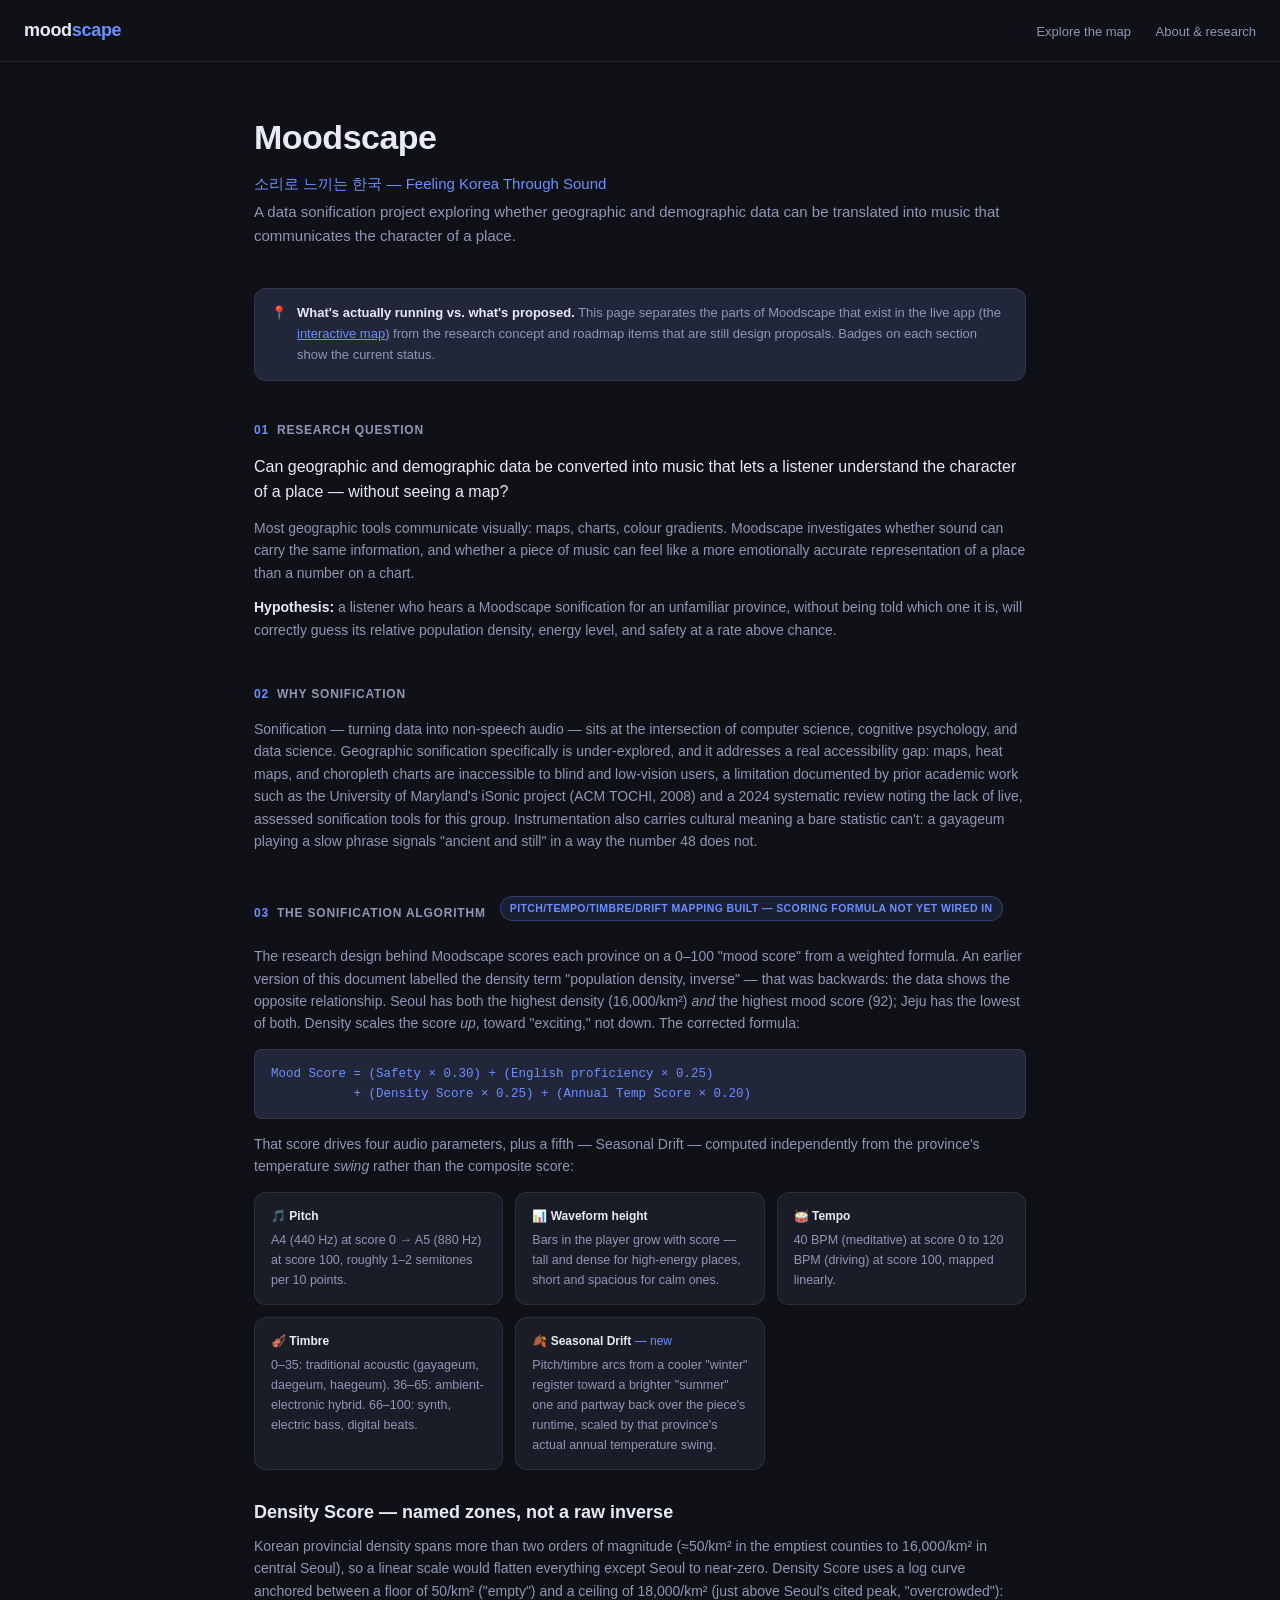
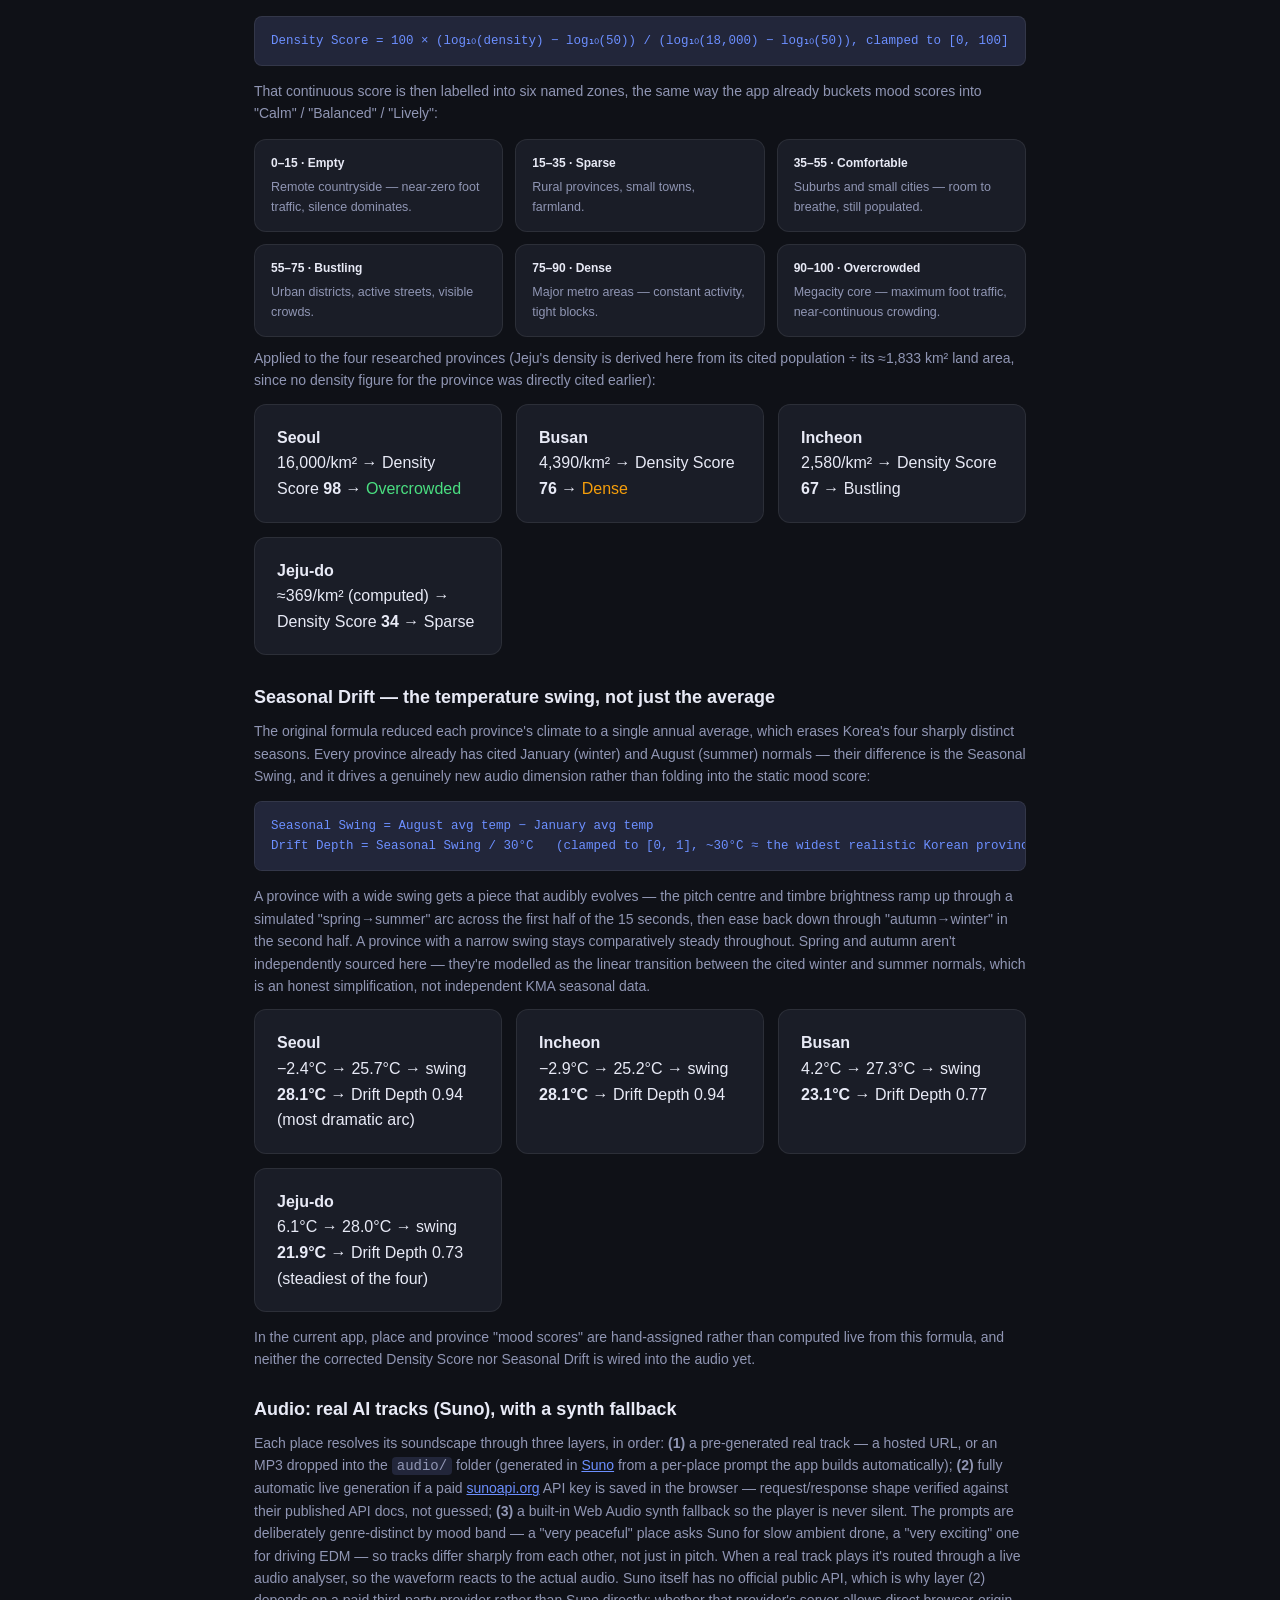
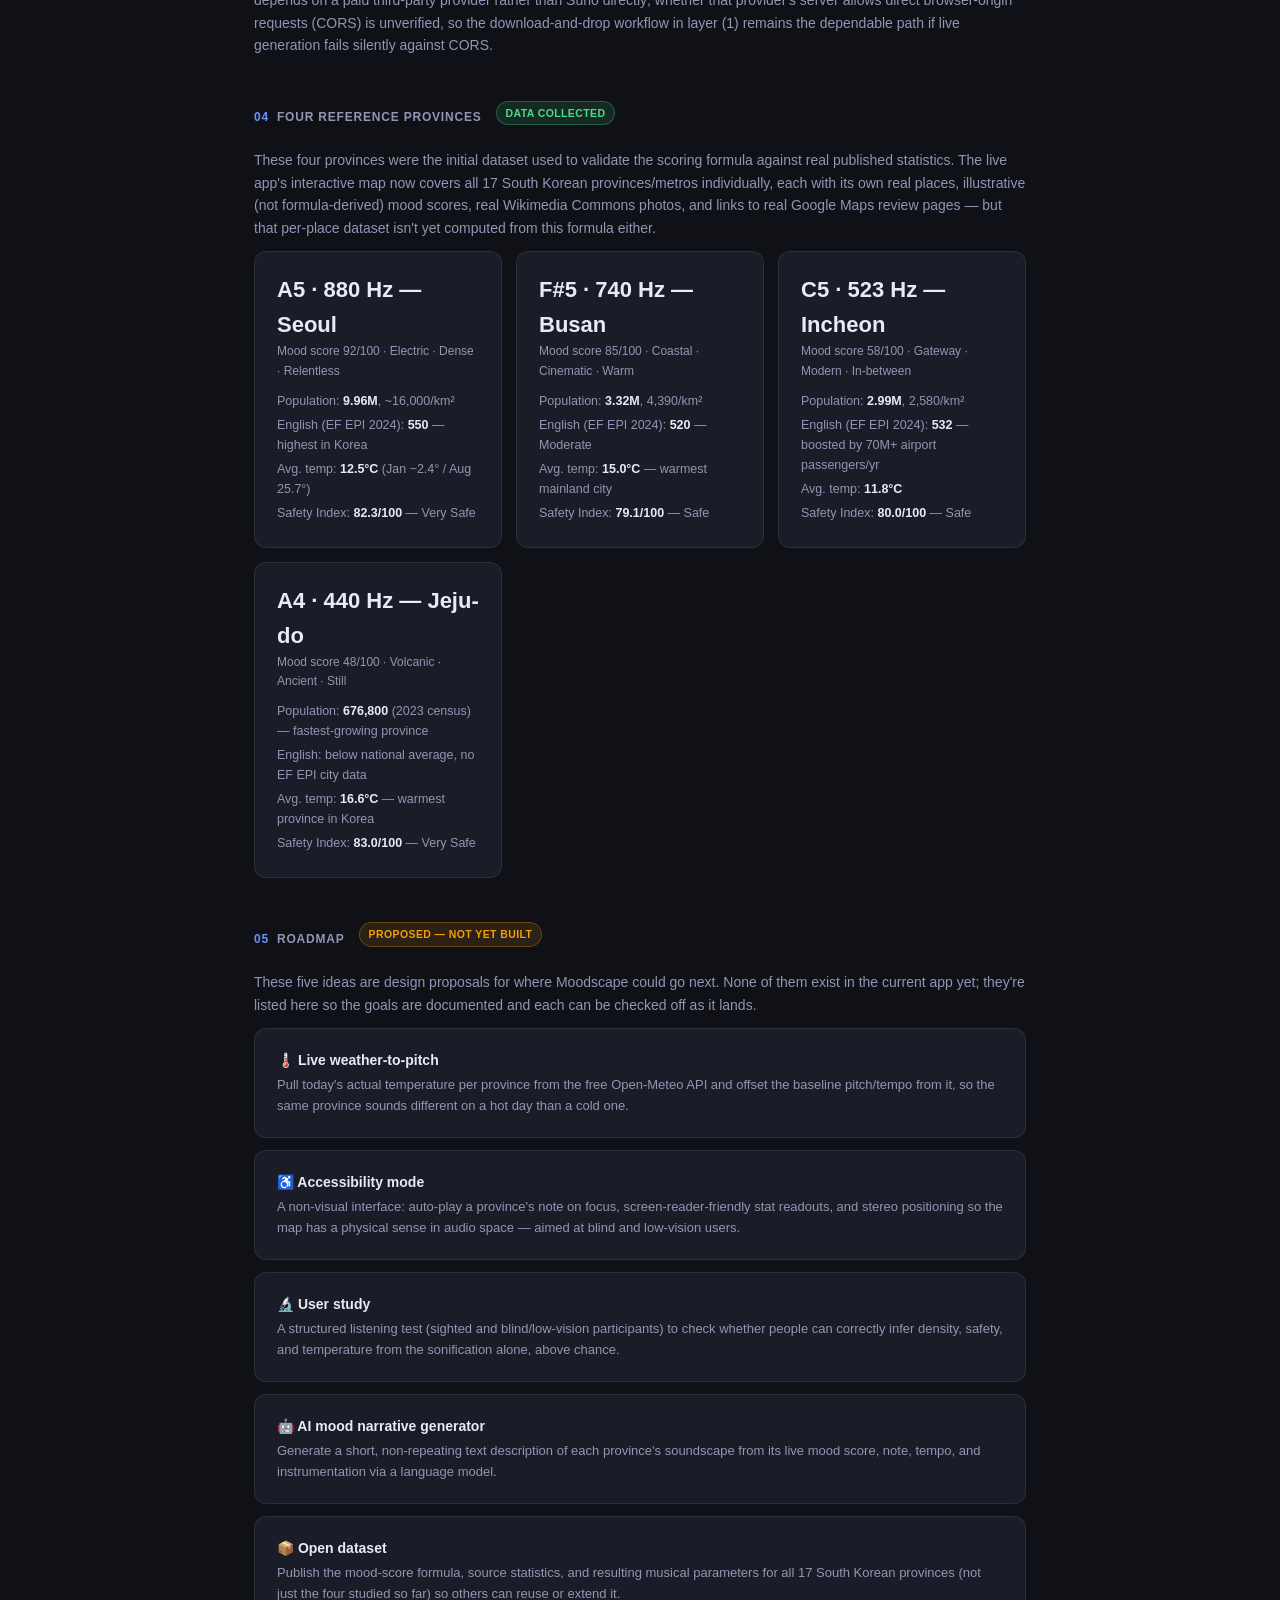
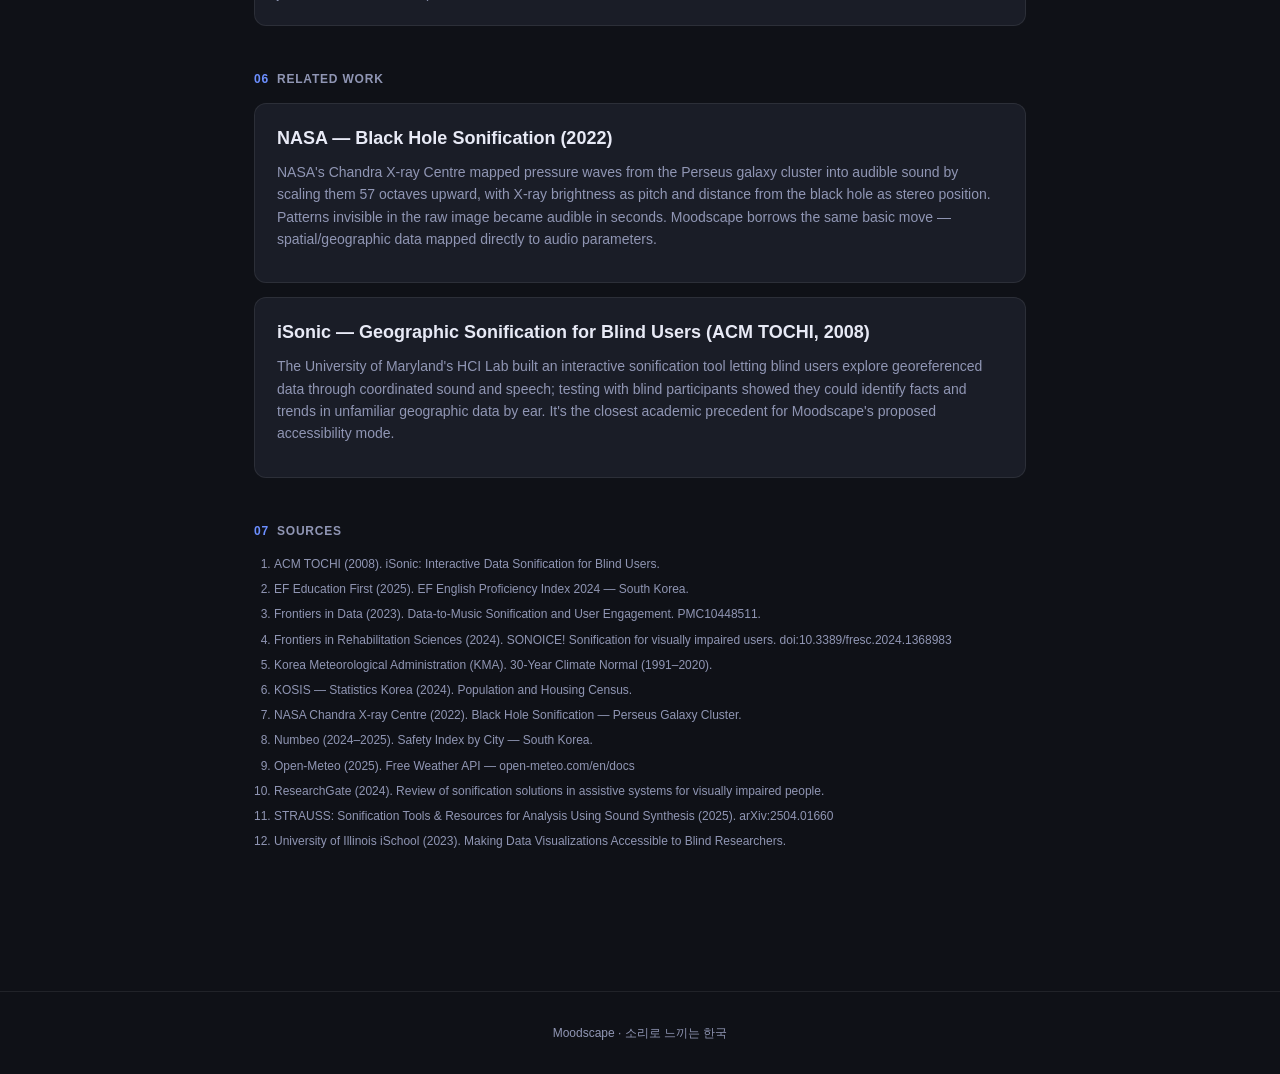
==== about.html @ f53197a3 "Initial commit - Moodscape sound map" ====
<!DOCTYPE html>
<html lang="en">
<head>
<meta charset="UTF-8">
<meta name="viewport" content="width=device-width, initial-scale=1.0">
<title>About & Research — Moodscape</title>
<style>
  * { box-sizing: border-box; margin: 0; padding: 0; }
  :root {
    --bg: #0f1117;
    --bg2: #1a1d27;
    --bg3: #22263a;
    --text: #e8eaf6;
    --text2: #9096b4;
    --border: rgba(255,255,255,0.08);
    --accent: #6c8fff;
    --green: #4ade80;
    --amber: #f59e0b;
    --radius: 12px;
  }
  body {
    background: var(--bg); color: var(--text);
    font-family: -apple-system, BlinkMacSystemFont, 'Segoe UI', sans-serif;
    line-height: 1.6;
  }
  header {
    display: flex; align-items: center; justify-content: space-between;
    padding: 16px 24px; border-bottom: 0.5px solid var(--border);
    position: sticky; top: 0; background: var(--bg); z-index: 100;
  }
  .logo { font-size: 18px; font-weight: 600; letter-spacing: -0.3px; }
  .logo span { color: var(--accent); }
  header nav a { color: var(--text2); text-decoration: none; font-size: 13px; margin-left: 20px; }
  header nav a:hover { color: var(--text); }

  main { max-width: 820px; margin: 0 auto; padding: 48px 24px 96px; }

  .hero { margin-bottom: 40px; }
  .hero h1 { font-size: 34px; font-weight: 700; letter-spacing: -0.5px; margin-bottom: 8px; }
  .hero .kr { color: var(--accent); font-size: 15px; margin-bottom: 4px; }
  .hero .sub { color: var(--text2); font-size: 15px; }

  .status-banner {
    display: flex; gap: 10px; align-items: flex-start;
    background: var(--bg3); border: 0.5px solid var(--border);
    border-radius: var(--radius); padding: 14px 16px; margin-bottom: 40px;
    font-size: 13px; color: var(--text2);
  }
  .status-banner b { color: var(--text); }

  section { margin-bottom: 44px; }
  h2 {
    font-size: 12px; font-weight: 600; text-transform: uppercase;
    letter-spacing: 0.8px; color: var(--text2); margin-bottom: 14px;
    display: flex; align-items: center; gap: 8px;
  }
  h2 .n { color: var(--accent); }
  h3 { font-size: 18px; font-weight: 600; margin-bottom: 8px; }
  p { color: var(--text2); font-size: 14px; margin-bottom: 12px; }
  p.lede { color: var(--text); font-size: 16px; }
  .card {
    background: var(--bg2); border: 0.5px solid var(--border);
    border-radius: var(--radius); padding: 20px 22px; margin-bottom: 14px;
  }

  .badge {
    display: inline-flex; align-items: center; gap: 5px;
    font-size: 10.5px; font-weight: 600; text-transform: uppercase;
    letter-spacing: 0.4px; padding: 3px 9px; border-radius: 999px;
    margin-bottom: 10px;
  }
  .badge.built { background: rgba(74,222,128,0.12); color: var(--green); border: 0.5px solid rgba(74,222,128,0.3); }
  .badge.roadmap { background: rgba(245,158,11,0.12); color: var(--amber); border: 0.5px solid rgba(245,158,11,0.3); }
  .badge.partial { background: rgba(108,143,255,0.12); color: var(--accent); border: 0.5px solid rgba(108,143,255,0.3); }

  .formula {
    background: var(--bg3); border: 0.5px solid var(--border); border-radius: 8px;
    padding: 14px 16px; font-family: ui-monospace, SFMono-Regular, Menlo, monospace;
    font-size: 12.5px; color: var(--accent); margin: 14px 0; overflow-x: auto;
    white-space: pre;
  }

  .param-grid { display: grid; grid-template-columns: repeat(auto-fit, minmax(220px,1fr)); gap: 12px; margin-top: 14px; }
  .param-grid .card { margin-bottom: 0; padding: 14px 16px; }
  .param-grid .k { font-size: 12px; font-weight: 600; color: var(--text); margin-bottom: 4px; }
  .param-grid .v { font-size: 12.5px; color: var(--text2); }

  .province-grid { display: grid; grid-template-columns: repeat(auto-fit, minmax(230px,1fr)); gap: 14px; }
  .province-grid .card { margin-bottom: 0; }
  .province-note { font-size: 22px; font-weight: 700; }
  .province-hz { font-size: 12px; color: var(--text2); margin-bottom: 8px; }
  .province-stats { list-style: none; font-size: 12.5px; color: var(--text2); margin-top: 10px; }
  .province-stats li { margin-bottom: 4px; }
  .province-stats b { color: var(--text); }

  .feature-list { display: flex; flex-direction: column; gap: 12px; }
  .feature-list .card { display: flex; justify-content: space-between; align-items: flex-start; gap: 16px; margin-bottom: 0; }
  .feature-list .ft { flex: 1; }
  .feature-list .ft h4 { font-size: 14px; font-weight: 600; margin-bottom: 4px; }
  .feature-list .ft p { margin-bottom: 0; font-size: 13px; }

  .refs { font-size: 12px; color: var(--text2); }
  .refs li { margin-bottom: 6px; }
  .refs ol { padding-left: 20px; }

  footer { text-align: center; padding: 32px 24px; color: var(--text2); font-size: 12px; border-top: 0.5px solid var(--border); }
</style>
</head>
<body>

<header>
  <div class="logo">mood<span>scape</span></div>
  <nav>
    <a href="index.html">Explore the map</a>
    <a href="about.html">About &amp; research</a>
  </nav>
</header>

<main>
  <div class="hero">
    <h1>Moodscape</h1>
    <div class="kr">소리로 느끼는 한국 — Feeling Korea Through Sound</div>
    <div class="sub">A data sonification project exploring whether geographic and demographic data can be translated into music that communicates the character of a place.</div>
  </div>

  <div class="status-banner">
    <span>📍</span>
    <div>
      <b>What's actually running vs. what's proposed.</b> This page separates the parts of Moodscape that exist in the live app (the <a href="index.html" style="color:var(--accent)">interactive map</a>) from the research concept and roadmap items that are still design proposals. Badges on each section show the current status.
    </div>
  </div>

  <section>
    <h2><span class="n">01</span> Research question</h2>
    <p class="lede">Can geographic and demographic data be converted into music that lets a listener understand the character of a place — without seeing a map?</p>
    <p>Most geographic tools communicate visually: maps, charts, colour gradients. Moodscape investigates whether sound can carry the same information, and whether a piece of music can feel like a more emotionally accurate representation of a place than a number on a chart.</p>
    <p><b style="color:var(--text)">Hypothesis:</b> a listener who hears a Moodscape sonification for an unfamiliar province, without being told which one it is, will correctly guess its relative population density, energy level, and safety at a rate above chance.</p>
  </section>

  <section>
    <h2><span class="n">02</span> Why sonification</h2>
    <p>Sonification — turning data into non-speech audio — sits at the intersection of computer science, cognitive psychology, and data science. Geographic sonification specifically is under-explored, and it addresses a real accessibility gap: maps, heat maps, and choropleth charts are inaccessible to blind and low-vision users, a limitation documented by prior academic work such as the University of Maryland's iSonic project (ACM TOCHI, 2008) and a 2024 systematic review noting the lack of live, assessed sonification tools for this group. Instrumentation also carries cultural meaning a bare statistic can't: a gayageum playing a slow phrase signals "ancient and still" in a way the number 48 does not.</p>
  </section>

  <section>
    <h2><span class="n">03</span> The sonification algorithm <span class="badge partial" style="margin-left:6px;">Pitch/tempo/timbre/drift mapping built — scoring formula not yet wired in</span></h2>
    <p>The research design behind Moodscape scores each province on a 0–100 "mood score" from a weighted formula. An earlier version of this document labelled the density term "population density, inverse" — that was backwards: the data shows the opposite relationship. Seoul has both the highest density (16,000/km²) <em>and</em> the highest mood score (92); Jeju has the lowest of both. Density scales the score <em>up</em>, toward "exciting," not down. The corrected formula:</p>
    <div class="formula">Mood Score = (Safety × 0.30) + (English proficiency × 0.25)
           + (Density Score × 0.25) + (Annual Temp Score × 0.20)</div>
    <p>That score drives four audio parameters, plus a fifth — Seasonal Drift — computed independently from the province's temperature <em>swing</em> rather than the composite score:</p>
    <div class="param-grid">
      <div class="card">
        <div class="k">🎵 Pitch</div>
        <div class="v">A4 (440 Hz) at score 0 → A5 (880 Hz) at score 100, roughly 1–2 semitones per 10 points.</div>
      </div>
      <div class="card">
        <div class="k">📊 Waveform height</div>
        <div class="v">Bars in the player grow with score — tall and dense for high-energy places, short and spacious for calm ones.</div>
      </div>
      <div class="card">
        <div class="k">🥁 Tempo</div>
        <div class="v">40 BPM (meditative) at score 0 to 120 BPM (driving) at score 100, mapped linearly.</div>
      </div>
      <div class="card">
        <div class="k">🎻 Timbre</div>
        <div class="v">0–35: traditional acoustic (gayageum, daegeum, haegeum). 36–65: ambient-electronic hybrid. 66–100: synth, electric bass, digital beats.</div>
      </div>
      <div class="card">
        <div class="k">🍂 Seasonal Drift <span style="color:var(--accent);font-weight:400;">— new</span></div>
        <div class="v">Pitch/timbre arcs from a cooler "winter" register toward a brighter "summer" one and partway back over the piece's runtime, scaled by that province's actual annual temperature swing.</div>
      </div>
    </div>

    <h3 style="margin-top:28px;">Density Score — named zones, not a raw inverse</h3>
    <p>Korean provincial density spans more than two orders of magnitude (≈50/km² in the emptiest counties to 16,000/km² in central Seoul), so a linear scale would flatten everything except Seoul to near-zero. Density Score uses a log curve anchored between a floor of 50/km² ("empty") and a ceiling of 18,000/km² (just above Seoul's cited peak, "overcrowded"):</p>
    <div class="formula">Density Score = 100 × (log₁₀(density) − log₁₀(50)) / (log₁₀(18,000) − log₁₀(50)), clamped to [0, 100]</div>
    <p>That continuous score is then labelled into six named zones, the same way the app already buckets mood scores into "Calm" / "Balanced" / "Lively":</p>
    <div class="param-grid">
      <div class="card"><div class="k">0–15 · Empty</div><div class="v">Remote countryside — near-zero foot traffic, silence dominates.</div></div>
      <div class="card"><div class="k">15–35 · Sparse</div><div class="v">Rural provinces, small towns, farmland.</div></div>
      <div class="card"><div class="k">35–55 · Comfortable</div><div class="v">Suburbs and small cities — room to breathe, still populated.</div></div>
      <div class="card"><div class="k">55–75 · Bustling</div><div class="v">Urban districts, active streets, visible crowds.</div></div>
      <div class="card"><div class="k">75–90 · Dense</div><div class="v">Major metro areas — constant activity, tight blocks.</div></div>
      <div class="card"><div class="k">90–100 · Overcrowded</div><div class="v">Megacity core — maximum foot traffic, near-continuous crowding.</div></div>
    </div>
    <p style="margin-top:10px;">Applied to the four researched provinces (Jeju's density is derived here from its cited population ÷ its ≈1,833 km² land area, since no density figure for the province was directly cited earlier):</p>
    <div class="province-grid">
      <div class="card"><div class="k" style="font-weight:600;">Seoul</div><div class="v">16,000/km² → Density Score <b>98</b> → <span style="color:var(--green);">Overcrowded</span></div></div>
      <div class="card"><div class="k" style="font-weight:600;">Busan</div><div class="v">4,390/km² → Density Score <b>76</b> → <span style="color:var(--amber);">Dense</span></div></div>
      <div class="card"><div class="k" style="font-weight:600;">Incheon</div><div class="v">2,580/km² → Density Score <b>67</b> → Bustling</div></div>
      <div class="card"><div class="k" style="font-weight:600;">Jeju-do</div><div class="v">≈369/km² (computed) → Density Score <b>34</b> → Sparse</div></div>
    </div>

    <h3 style="margin-top:28px;">Seasonal Drift — the temperature swing, not just the average</h3>
    <p>The original formula reduced each province's climate to a single annual average, which erases Korea's four sharply distinct seasons. Every province already has cited January (winter) and August (summer) normals — their difference is the Seasonal Swing, and it drives a genuinely new audio dimension rather than folding into the static mood score:</p>
    <div class="formula">Seasonal Swing = August avg temp − January avg temp
Drift Depth = Seasonal Swing / 30°C   (clamped to [0, 1], ~30°C ≈ the widest realistic Korean provincial swing)</div>
    <p>A province with a wide swing gets a piece that audibly evolves — the pitch centre and timbre brightness ramp up through a simulated "spring→summer" arc across the first half of the 15 seconds, then ease back down through "autumn→winter" in the second half. A province with a narrow swing stays comparatively steady throughout. Spring and autumn aren't independently sourced here — they're modelled as the linear transition between the cited winter and summer normals, which is an honest simplification, not independent KMA seasonal data.</p>
    <div class="province-grid">
      <div class="card"><div class="k" style="font-weight:600;">Seoul</div><div class="v">−2.4°C → 25.7°C → swing <b>28.1°C</b> → Drift Depth 0.94 (most dramatic arc)</div></div>
      <div class="card"><div class="k" style="font-weight:600;">Incheon</div><div class="v">−2.9°C → 25.2°C → swing <b>28.1°C</b> → Drift Depth 0.94</div></div>
      <div class="card"><div class="k" style="font-weight:600;">Busan</div><div class="v">4.2°C → 27.3°C → swing <b>23.1°C</b> → Drift Depth 0.77</div></div>
      <div class="card"><div class="k" style="font-weight:600;">Jeju-do</div><div class="v">6.1°C → 28.0°C → swing <b>21.9°C</b> → Drift Depth 0.73 (steadiest of the four)</div></div>
    </div>

    <p style="margin-top:14px;">In the current app, place and province "mood scores" are hand-assigned rather than computed live from this formula, and neither the corrected Density Score nor Seasonal Drift is wired into the audio yet.</p>
    <h3 style="margin-top:24px;">Audio: real AI tracks (Suno), with a synth fallback</h3>
    <p>Each place resolves its soundscape through three layers, in order: <b>(1)</b> a pre-generated real track — a hosted URL, or an MP3 dropped into the <code style="background:var(--bg3);padding:1px 5px;border-radius:4px;">audio/</code> folder (generated in <a href="https://suno.com" target="_blank" rel="noopener" style="color:var(--accent)">Suno</a> from a per-place prompt the app builds automatically); <b>(2)</b> fully automatic live generation if a paid <a href="https://sunoapi.org" target="_blank" rel="noopener" style="color:var(--accent)">sunoapi.org</a> API key is saved in the browser — request/response shape verified against their published API docs, not guessed; <b>(3)</b> a built-in Web Audio synth fallback so the player is never silent. The prompts are deliberately genre-distinct by mood band — a "very peaceful" place asks Suno for slow ambient drone, a "very exciting" one for driving EDM — so tracks differ sharply from each other, not just in pitch. When a real track plays it's routed through a live audio analyser, so the waveform reacts to the actual audio. Suno itself has no official public API, which is why layer (2) depends on a paid third-party provider rather than Suno directly; whether that provider's server allows direct browser-origin requests (CORS) is unverified, so the download-and-drop workflow in layer (1) remains the dependable path if live generation fails silently against CORS.</p>
  </section>

  <section>
    <h2><span class="n">04</span> Four reference provinces <span class="badge built" style="margin-left:6px;">Data collected</span></h2>
    <p>These four provinces were the initial dataset used to validate the scoring formula against real published statistics. The live app's interactive map now covers all 17 South Korean provinces/metros individually, each with its own real places, illustrative (not formula-derived) mood scores, real Wikimedia Commons photos, and links to real Google Maps review pages — but that per-place dataset isn't yet computed from this formula either.</p>
    <div class="province-grid">
      <div class="card">
        <div class="province-note">A5 · 880 Hz — Seoul</div>
        <div class="province-hz">Mood score 92/100 · Electric · Dense · Relentless</div>
        <ul class="province-stats">
          <li>Population: <b>9.96M</b>, ~16,000/km²</li>
          <li>English (EF EPI 2024): <b>550</b> — highest in Korea</li>
          <li>Avg. temp: <b>12.5°C</b> (Jan −2.4° / Aug 25.7°)</li>
          <li>Safety Index: <b>82.3/100</b> — Very Safe</li>
        </ul>
      </div>
      <div class="card">
        <div class="province-note">F#5 · 740 Hz — Busan</div>
        <div class="province-hz">Mood score 85/100 · Coastal · Cinematic · Warm</div>
        <ul class="province-stats">
          <li>Population: <b>3.32M</b>, 4,390/km²</li>
          <li>English (EF EPI 2024): <b>520</b> — Moderate</li>
          <li>Avg. temp: <b>15.0°C</b> — warmest mainland city</li>
          <li>Safety Index: <b>79.1/100</b> — Safe</li>
        </ul>
      </div>
      <div class="card">
        <div class="province-note">C5 · 523 Hz — Incheon</div>
        <div class="province-hz">Mood score 58/100 · Gateway · Modern · In-between</div>
        <ul class="province-stats">
          <li>Population: <b>2.99M</b>, 2,580/km²</li>
          <li>English (EF EPI 2024): <b>532</b> — boosted by 70M+ airport passengers/yr</li>
          <li>Avg. temp: <b>11.8°C</b></li>
          <li>Safety Index: <b>80.0/100</b> — Safe</li>
        </ul>
      </div>
      <div class="card">
        <div class="province-note">A4 · 440 Hz — Jeju-do</div>
        <div class="province-hz">Mood score 48/100 · Volcanic · Ancient · Still</div>
        <ul class="province-stats">
          <li>Population: <b>676,800</b> (2023 census) — fastest-growing province</li>
          <li>English: below national average, no EF EPI city data</li>
          <li>Avg. temp: <b>16.6°C</b> — warmest province in Korea</li>
          <li>Safety Index: <b>83.0/100</b> — Very Safe</li>
        </ul>
      </div>
    </div>
  </section>

  <section>
    <h2><span class="n">05</span> Roadmap <span class="badge roadmap" style="margin-left:6px;">Proposed — not yet built</span></h2>
    <p>These five ideas are design proposals for where Moodscape could go next. None of them exist in the current app yet; they're listed here so the goals are documented and each can be checked off as it lands.</p>
    <div class="feature-list">
      <div class="card">
        <div class="ft">
          <h4>🌡️ Live weather-to-pitch</h4>
          <p>Pull today's actual temperature per province from the free Open-Meteo API and offset the baseline pitch/tempo from it, so the same province sounds different on a hot day than a cold one.</p>
        </div>
      </div>
      <div class="card">
        <div class="ft">
          <h4>♿ Accessibility mode</h4>
          <p>A non-visual interface: auto-play a province's note on focus, screen-reader-friendly stat readouts, and stereo positioning so the map has a physical sense in audio space — aimed at blind and low-vision users.</p>
        </div>
      </div>
      <div class="card">
        <div class="ft">
          <h4>🔬 User study</h4>
          <p>A structured listening test (sighted and blind/low-vision participants) to check whether people can correctly infer density, safety, and temperature from the sonification alone, above chance.</p>
        </div>
      </div>
      <div class="card">
        <div class="ft">
          <h4>🤖 AI mood narrative generator</h4>
          <p>Generate a short, non-repeating text description of each province's soundscape from its live mood score, note, tempo, and instrumentation via a language model.</p>
        </div>
      </div>
      <div class="card">
        <div class="ft">
          <h4>📦 Open dataset</h4>
          <p>Publish the mood-score formula, source statistics, and resulting musical parameters for all 17 South Korean provinces (not just the four studied so far) so others can reuse or extend it.</p>
        </div>
      </div>
    </div>
  </section>

  <section>
    <h2><span class="n">06</span> Related work</h2>
    <div class="card">
      <h3>NASA — Black Hole Sonification (2022)</h3>
      <p>NASA's Chandra X-ray Centre mapped pressure waves from the Perseus galaxy cluster into audible sound by scaling them 57 octaves upward, with X-ray brightness as pitch and distance from the black hole as stereo position. Patterns invisible in the raw image became audible in seconds. Moodscape borrows the same basic move — spatial/geographic data mapped directly to audio parameters.</p>
    </div>
    <div class="card">
      <h3>iSonic — Geographic Sonification for Blind Users (ACM TOCHI, 2008)</h3>
      <p>The University of Maryland's HCI Lab built an interactive sonification tool letting blind users explore georeferenced data through coordinated sound and speech; testing with blind participants showed they could identify facts and trends in unfamiliar geographic data by ear. It's the closest academic precedent for Moodscape's proposed accessibility mode.</p>
    </div>
  </section>

  <section>
    <h2><span class="n">07</span> Sources</h2>
    <div class="refs">
      <ol>
        <li>ACM TOCHI (2008). iSonic: Interactive Data Sonification for Blind Users.</li>
        <li>EF Education First (2025). EF English Proficiency Index 2024 — South Korea.</li>
        <li>Frontiers in Data (2023). Data-to-Music Sonification and User Engagement. PMC10448511.</li>
        <li>Frontiers in Rehabilitation Sciences (2024). SONOICE! Sonification for visually impaired users. doi:10.3389/fresc.2024.1368983</li>
        <li>Korea Meteorological Administration (KMA). 30-Year Climate Normal (1991–2020).</li>
        <li>KOSIS — Statistics Korea (2024). Population and Housing Census.</li>
        <li>NASA Chandra X-ray Centre (2022). Black Hole Sonification — Perseus Galaxy Cluster.</li>
        <li>Numbeo (2024–2025). Safety Index by City — South Korea.</li>
        <li>Open-Meteo (2025). Free Weather API — open-meteo.com/en/docs</li>
        <li>ResearchGate (2024). Review of sonification solutions in assistive systems for visually impaired people.</li>
        <li>STRAUSS: Sonification Tools & Resources for Analysis Using Sound Synthesis (2025). arXiv:2504.01660</li>
        <li>University of Illinois iSchool (2023). Making Data Visualizations Accessible to Blind Researchers.</li>
      </ol>
    </div>
  </section>
</main>

<footer>Moodscape · 소리로 느끼는 한국</footer>

</body>
</html>
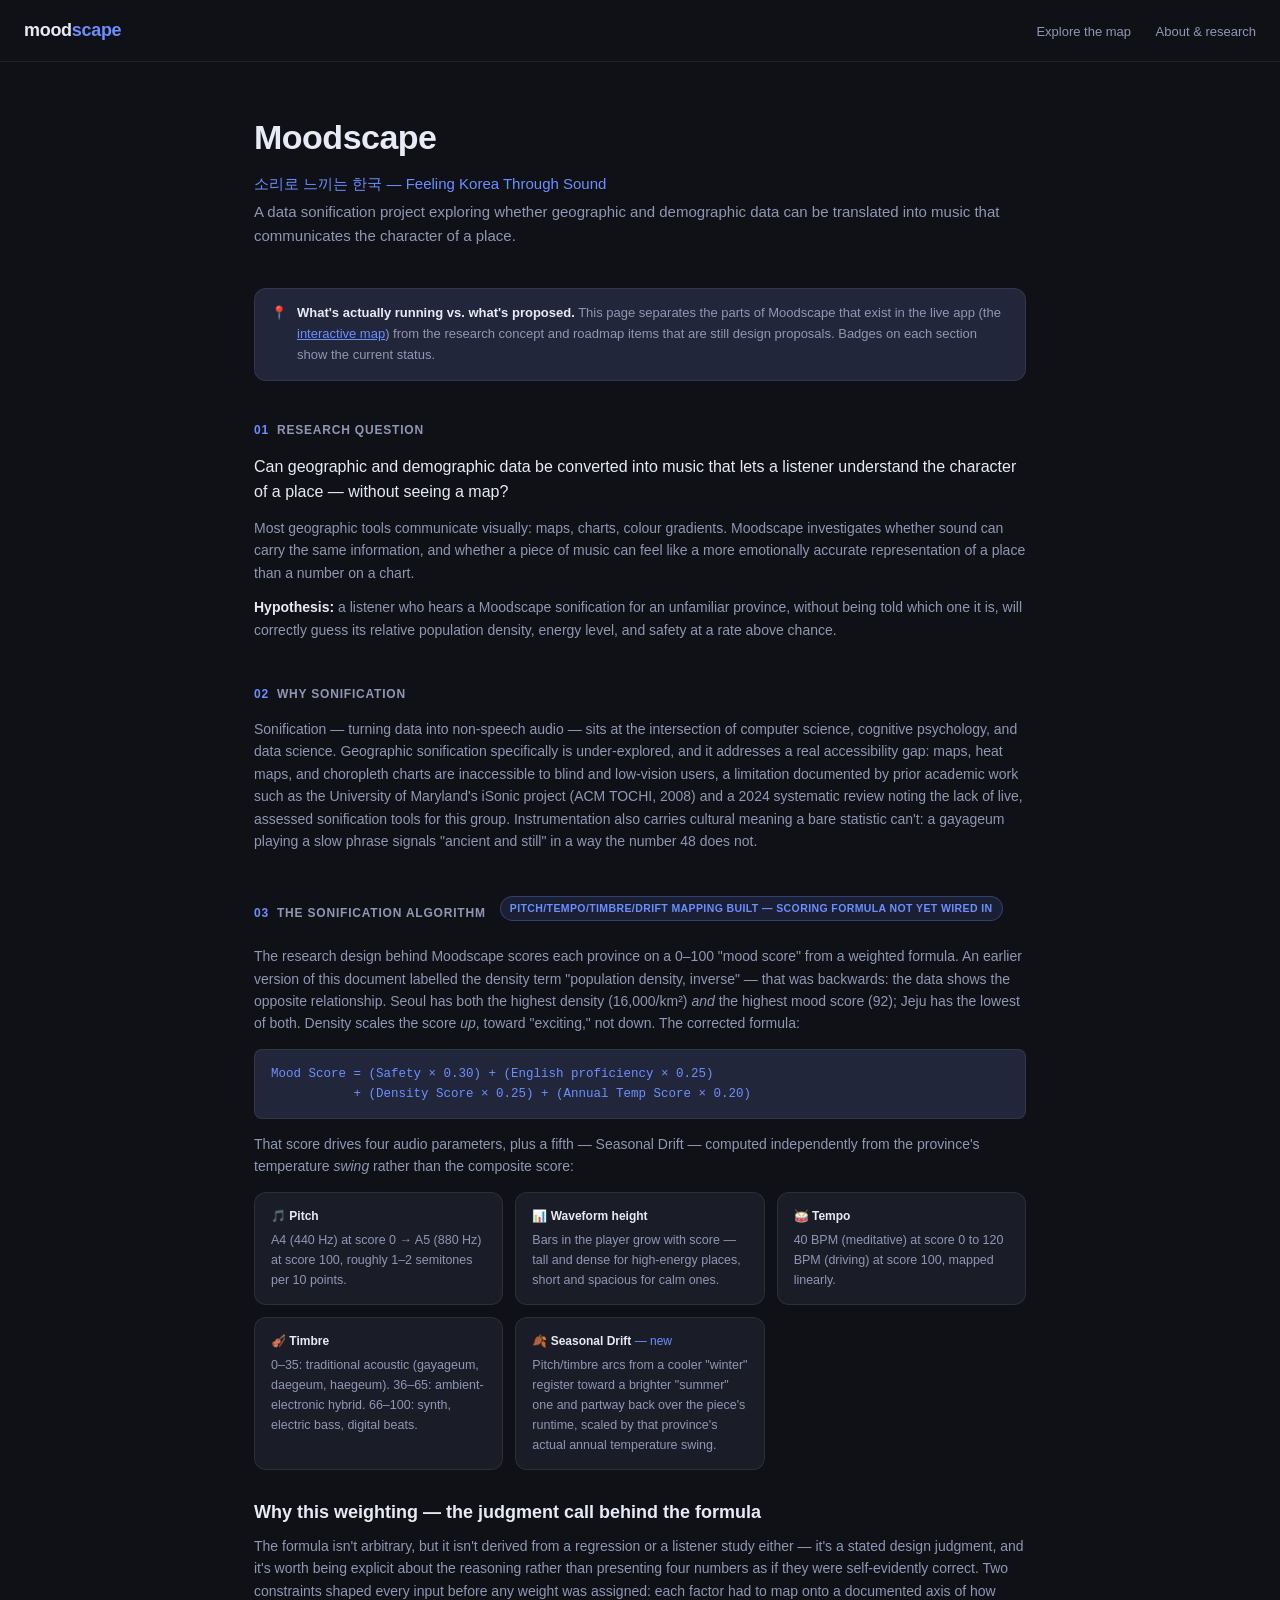
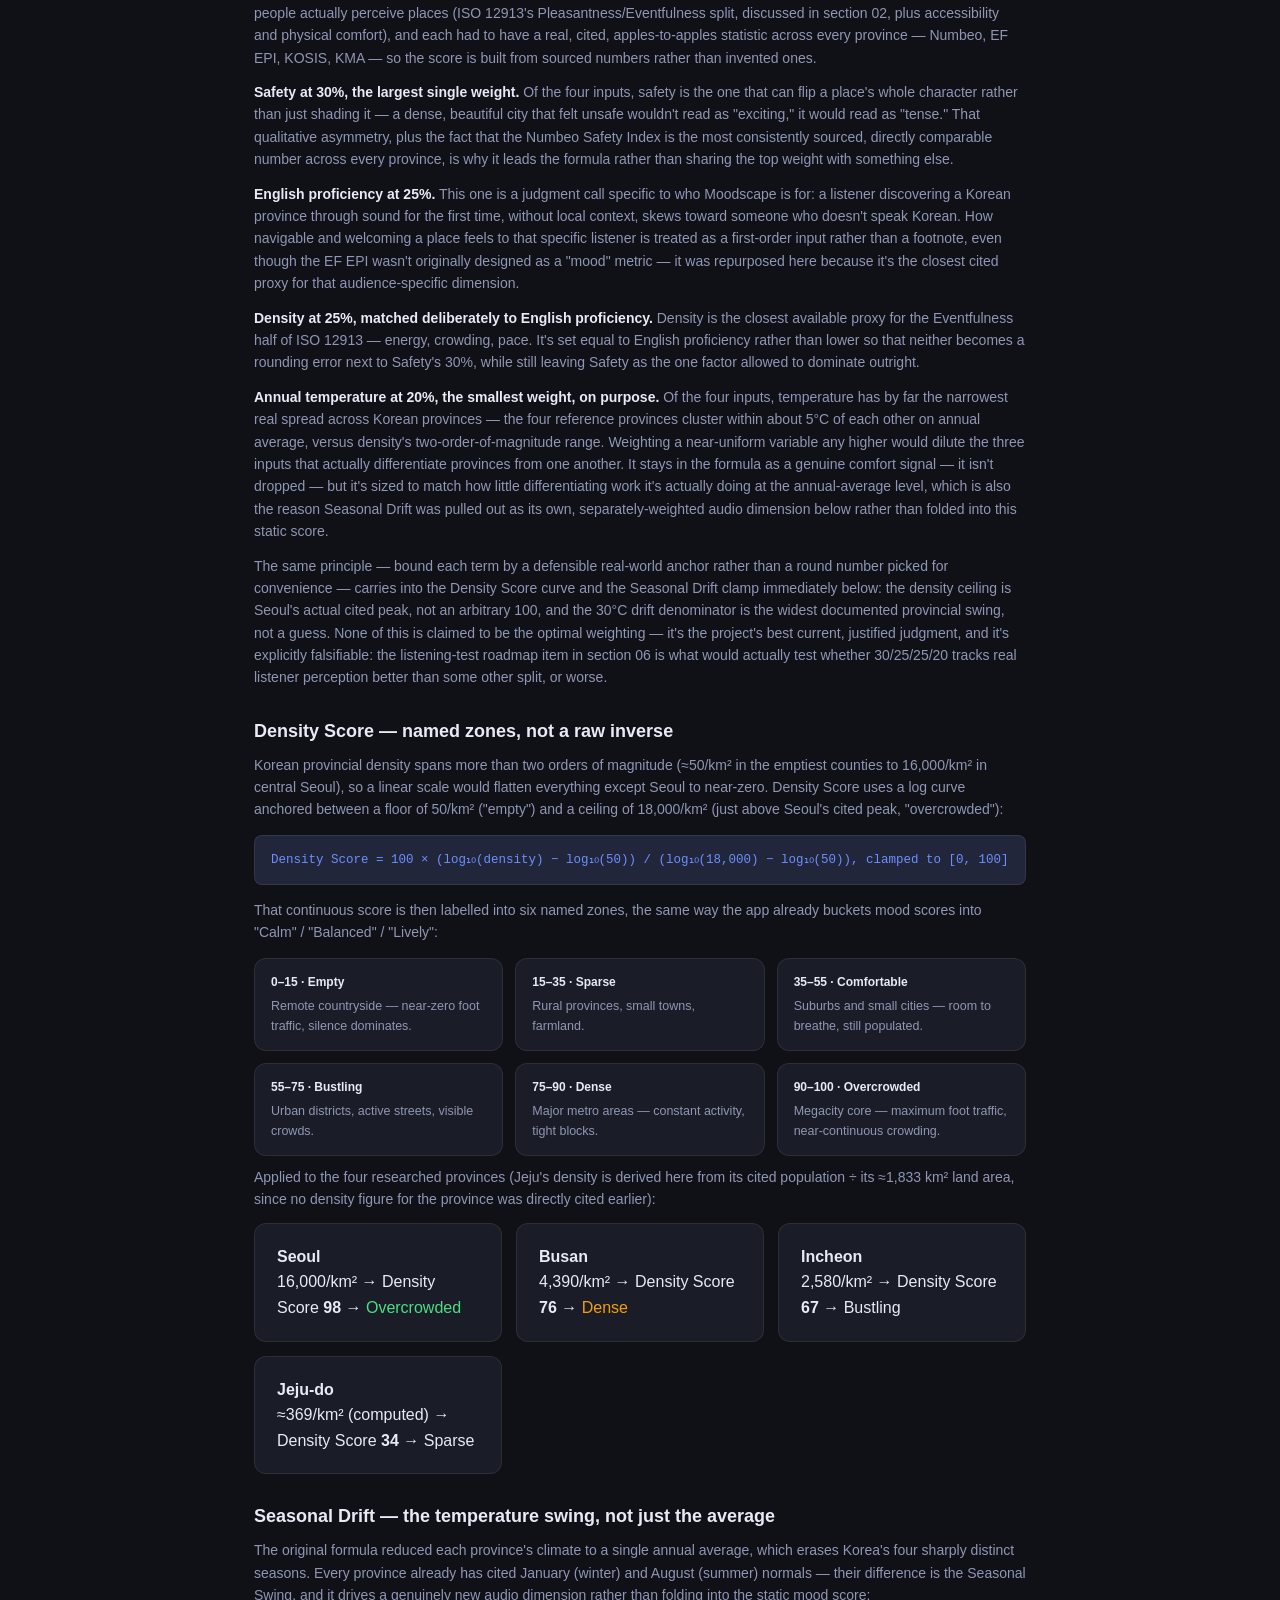
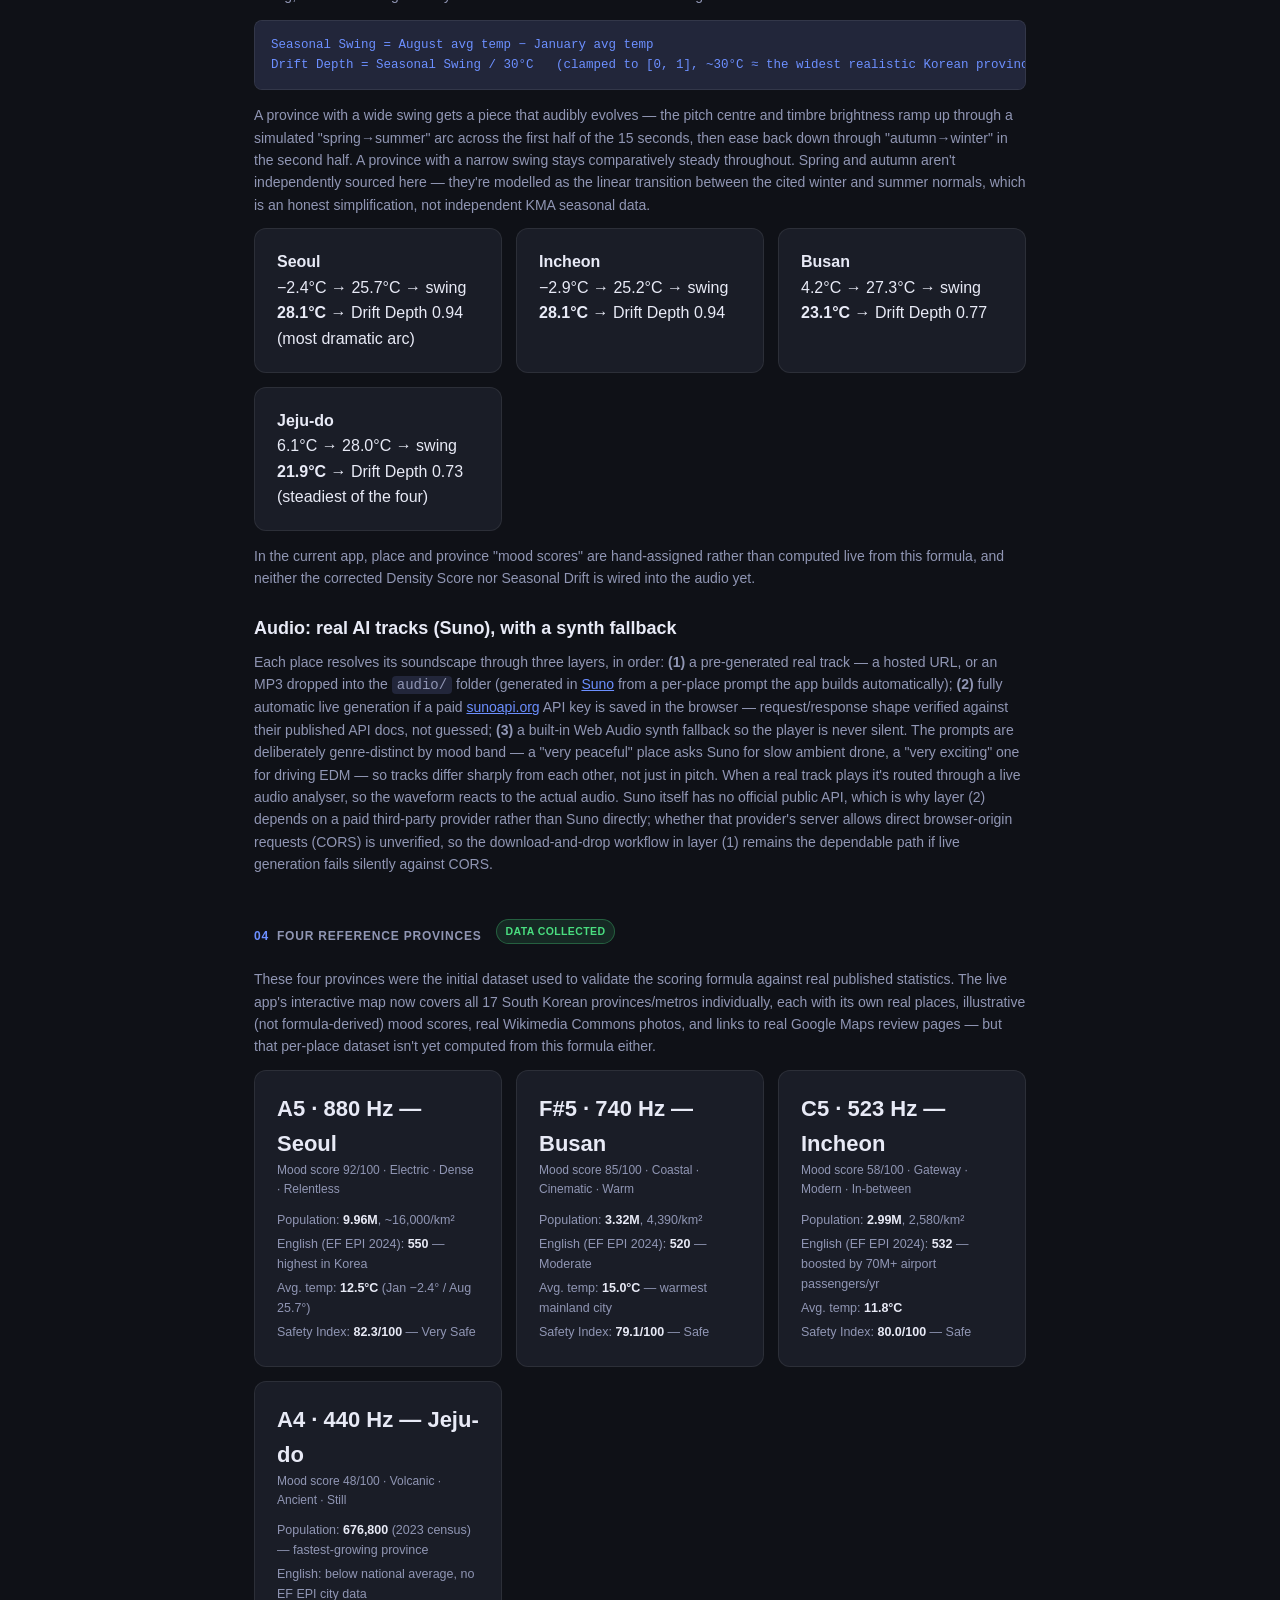
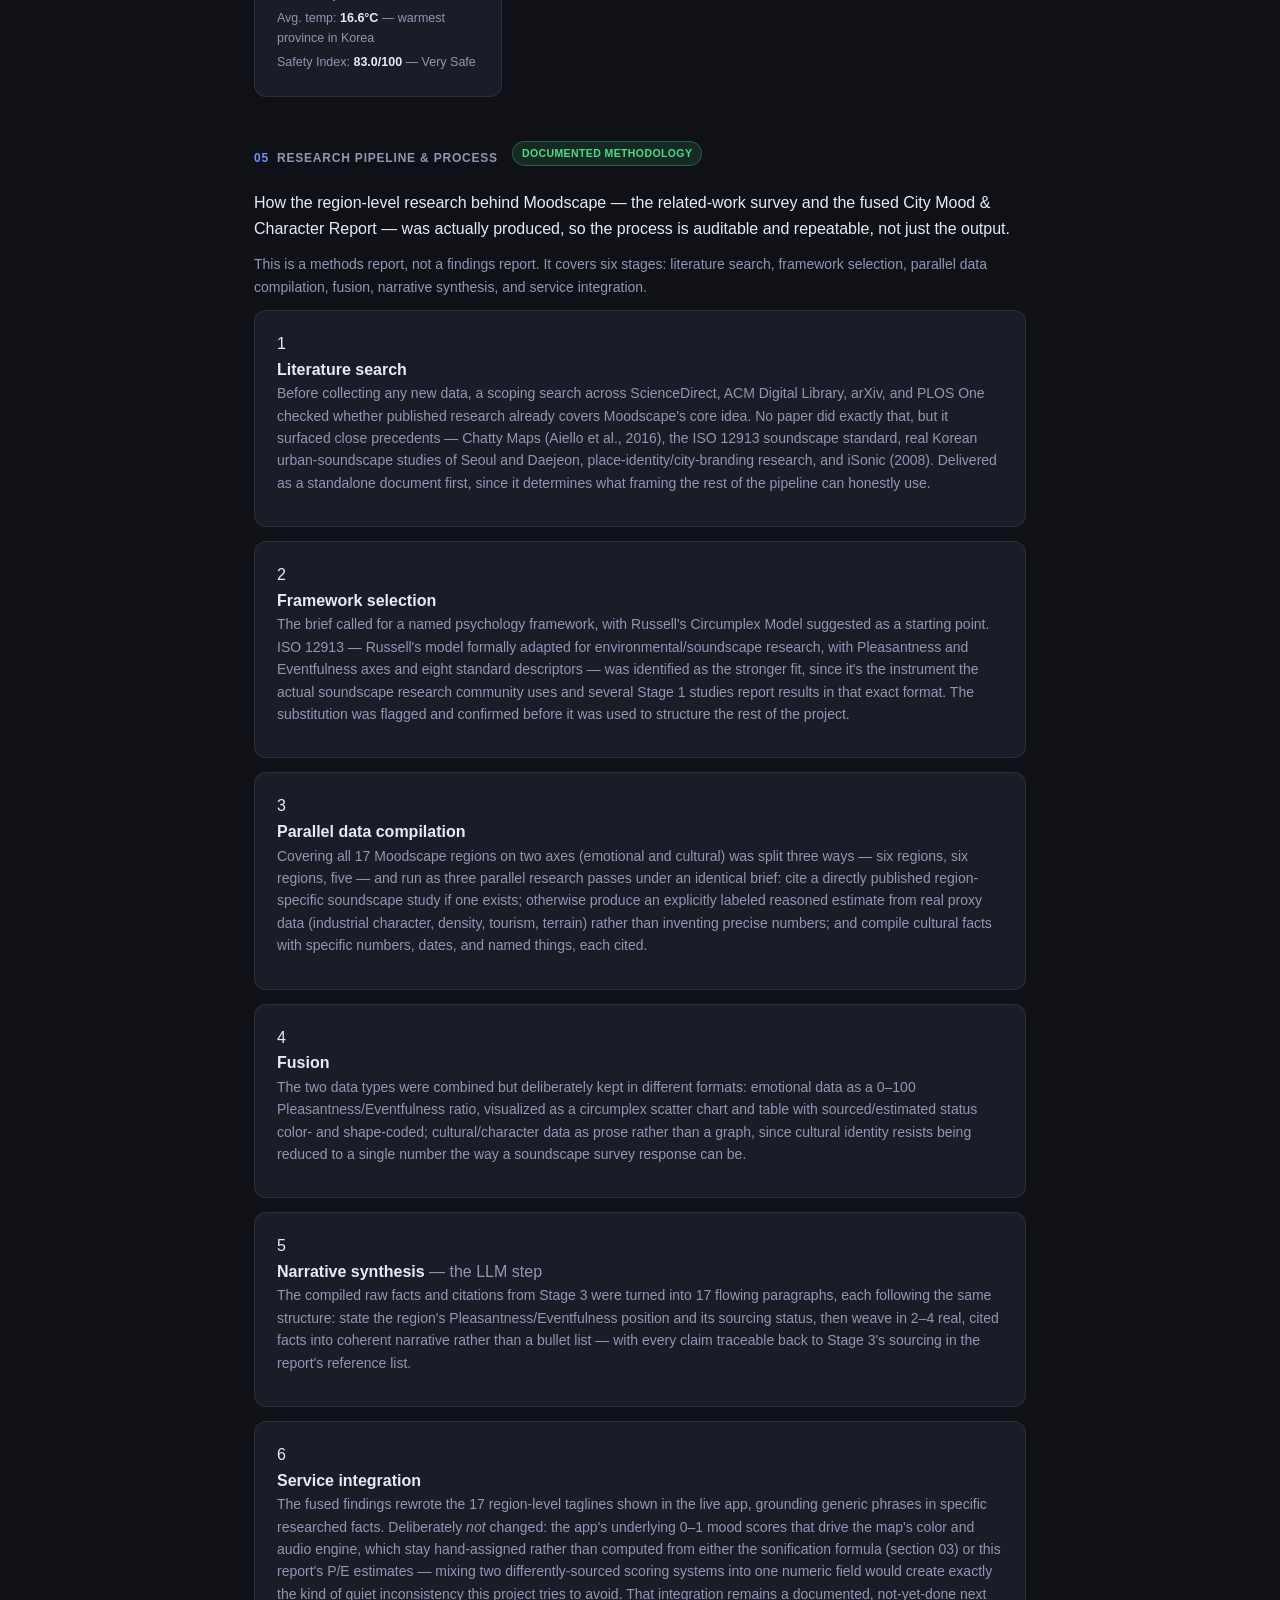
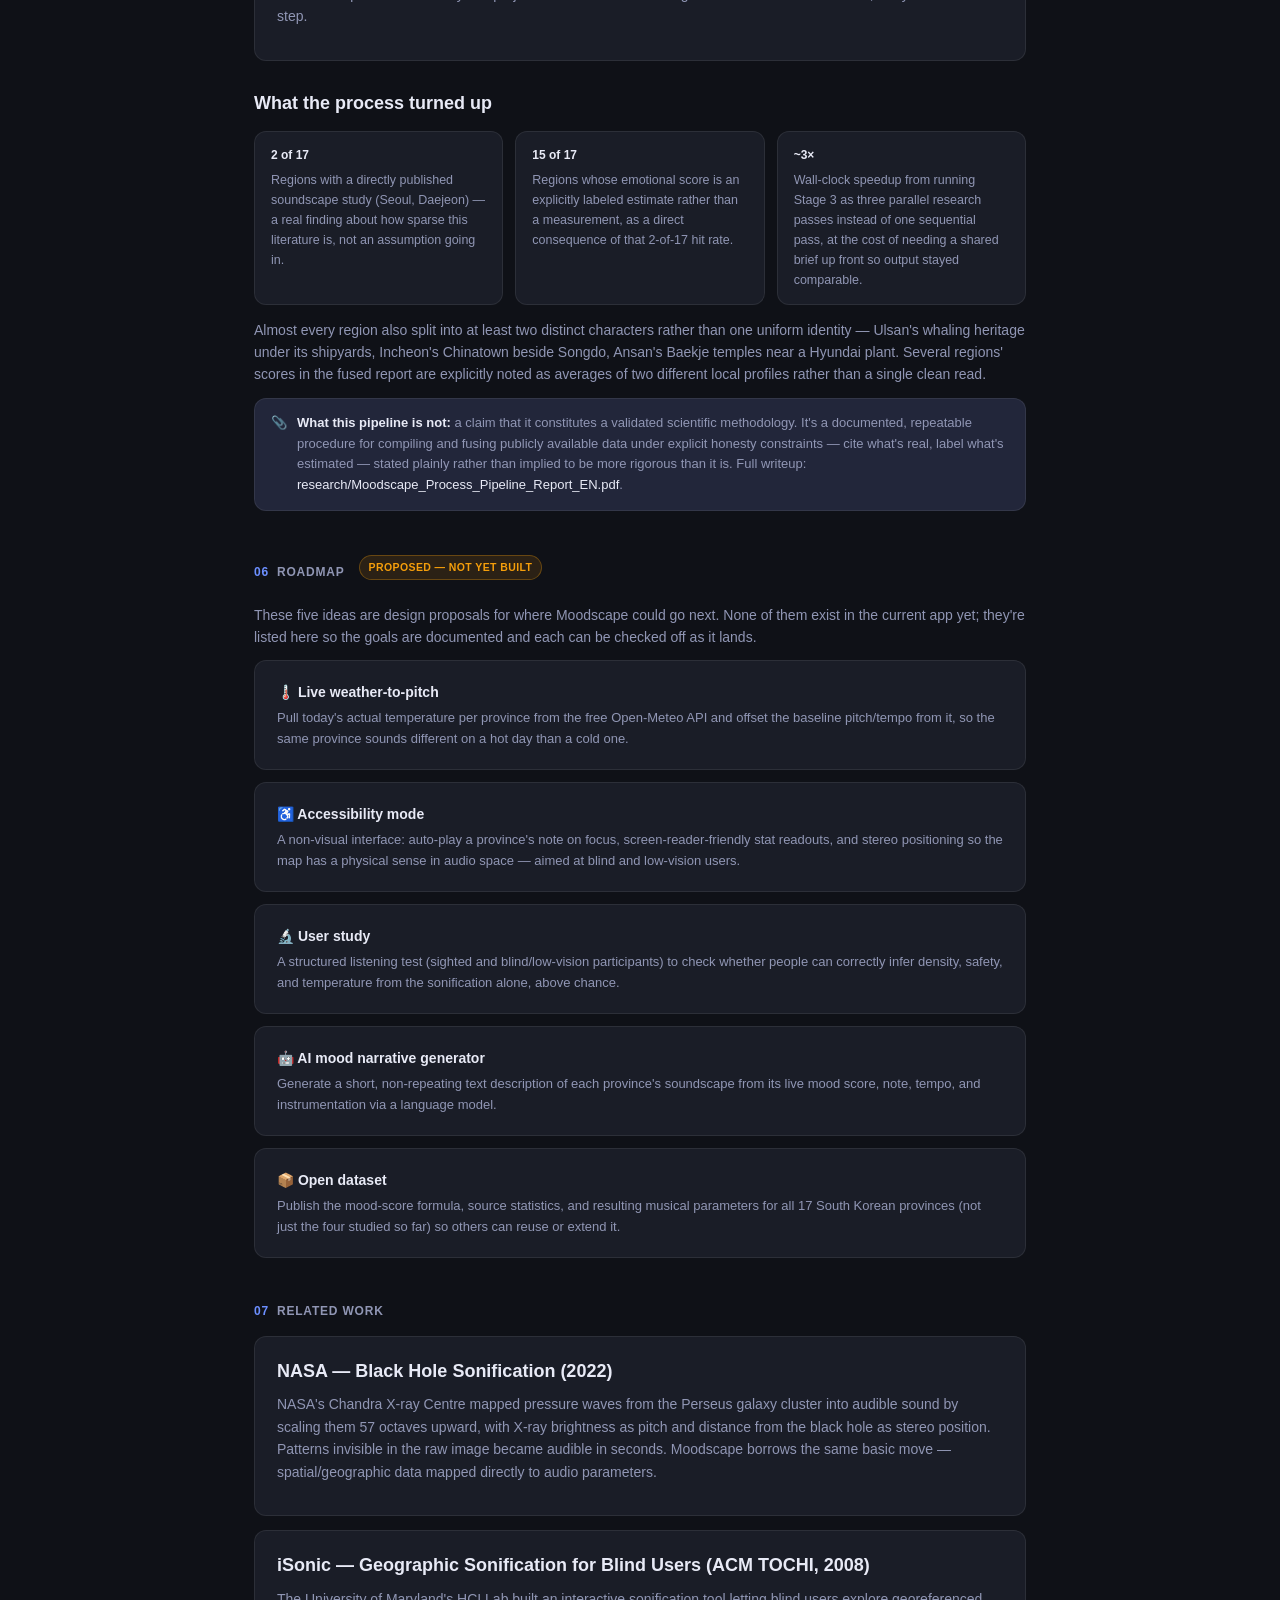
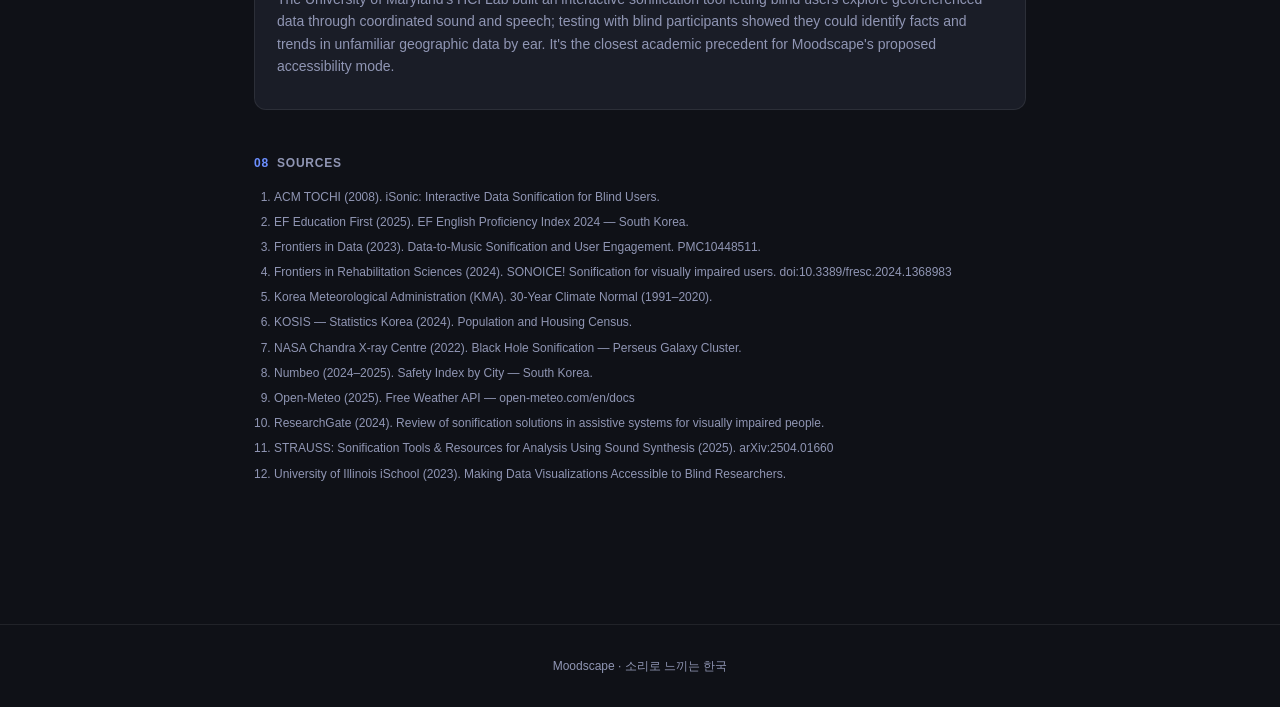
==== commit e1a8dd96: "Explain the design judgment behind the mood-score formula weights Adds a "Why this weighting" subsec" ====
--- a/about.html
+++ b/about.html
@@ -4,107 +4,7 @@
 <meta charset="UTF-8">
 <meta name="viewport" content="width=device-width, initial-scale=1.0">
 <title>About & Research — Moodscape</title>
-<style>
-  * { box-sizing: border-box; margin: 0; padding: 0; }
-  :root {
-    --bg: #0f1117;
-    --bg2: #1a1d27;
-    --bg3: #22263a;
-    --text: #e8eaf6;
-    --text2: #9096b4;
-    --border: rgba(255,255,255,0.08);
-    --accent: #6c8fff;
-    --green: #4ade80;
-    --amber: #f59e0b;
-    --radius: 12px;
-  }
-  body {
-    background: var(--bg); color: var(--text);
-    font-family: -apple-system, BlinkMacSystemFont, 'Segoe UI', sans-serif;
-    line-height: 1.6;
-  }
-  header {
-    display: flex; align-items: center; justify-content: space-between;
-    padding: 16px 24px; border-bottom: 0.5px solid var(--border);
-    position: sticky; top: 0; background: var(--bg); z-index: 100;
-  }
-  .logo { font-size: 18px; font-weight: 600; letter-spacing: -0.3px; }
-  .logo span { color: var(--accent); }
-  header nav a { color: var(--text2); text-decoration: none; font-size: 13px; margin-left: 20px; }
-  header nav a:hover { color: var(--text); }
-
-  main { max-width: 820px; margin: 0 auto; padding: 48px 24px 96px; }
-
-  .hero { margin-bottom: 40px; }
-  .hero h1 { font-size: 34px; font-weight: 700; letter-spacing: -0.5px; margin-bottom: 8px; }
-  .hero .kr { color: var(--accent); font-size: 15px; margin-bottom: 4px; }
-  .hero .sub { color: var(--text2); font-size: 15px; }
-
-  .status-banner {
-    display: flex; gap: 10px; align-items: flex-start;
-    background: var(--bg3); border: 0.5px solid var(--border);
-    border-radius: var(--radius); padding: 14px 16px; margin-bottom: 40px;
-    font-size: 13px; color: var(--text2);
-  }
-  .status-banner b { color: var(--text); }
-
-  section { margin-bottom: 44px; }
-  h2 {
-    font-size: 12px; font-weight: 600; text-transform: uppercase;
-    letter-spacing: 0.8px; color: var(--text2); margin-bottom: 14px;
-    display: flex; align-items: center; gap: 8px;
-  }
-  h2 .n { color: var(--accent); }
-  h3 { font-size: 18px; font-weight: 600; margin-bottom: 8px; }
-  p { color: var(--text2); font-size: 14px; margin-bottom: 12px; }
-  p.lede { color: var(--text); font-size: 16px; }
-  .card {
-    background: var(--bg2); border: 0.5px solid var(--border);
-    border-radius: var(--radius); padding: 20px 22px; margin-bottom: 14px;
-  }
-
-  .badge {
-    display: inline-flex; align-items: center; gap: 5px;
-    font-size: 10.5px; font-weight: 600; text-transform: uppercase;
-    letter-spacing: 0.4px; padding: 3px 9px; border-radius: 999px;
-    margin-bottom: 10px;
-  }
-  .badge.built { background: rgba(74,222,128,0.12); color: var(--green); border: 0.5px solid rgba(74,222,128,0.3); }
-  .badge.roadmap { background: rgba(245,158,11,0.12); color: var(--amber); border: 0.5px solid rgba(245,158,11,0.3); }
-  .badge.partial { background: rgba(108,143,255,0.12); color: var(--accent); border: 0.5px solid rgba(108,143,255,0.3); }
-
-  .formula {
-    background: var(--bg3); border: 0.5px solid var(--border); border-radius: 8px;
-    padding: 14px 16px; font-family: ui-monospace, SFMono-Regular, Menlo, monospace;
-    font-size: 12.5px; color: var(--accent); margin: 14px 0; overflow-x: auto;
-    white-space: pre;
-  }
-
-  .param-grid { display: grid; grid-template-columns: repeat(auto-fit, minmax(220px,1fr)); gap: 12px; margin-top: 14px; }
-  .param-grid .card { margin-bottom: 0; padding: 14px 16px; }
-  .param-grid .k { font-size: 12px; font-weight: 600; color: var(--text); margin-bottom: 4px; }
-  .param-grid .v { font-size: 12.5px; color: var(--text2); }
-
-  .province-grid { display: grid; grid-template-columns: repeat(auto-fit, minmax(230px,1fr)); gap: 14px; }
-  .province-grid .card { margin-bottom: 0; }
-  .province-note { font-size: 22px; font-weight: 700; }
-  .province-hz { font-size: 12px; color: var(--text2); margin-bottom: 8px; }
-  .province-stats { list-style: none; font-size: 12.5px; color: var(--text2); margin-top: 10px; }
-  .province-stats li { margin-bottom: 4px; }
-  .province-stats b { color: var(--text); }
-
-  .feature-list { display: flex; flex-direction: column; gap: 12px; }
-  .feature-list .card { display: flex; justify-content: space-between; align-items: flex-start; gap: 16px; margin-bottom: 0; }
-  .feature-list .ft { flex: 1; }
-  .feature-list .ft h4 { font-size: 14px; font-weight: 600; margin-bottom: 4px; }
-  .feature-list .ft p { margin-bottom: 0; font-size: 13px; }
-
-  .refs { font-size: 12px; color: var(--text2); }
-  .refs li { margin-bottom: 6px; }
-  .refs ol { padding-left: 20px; }
-
-  footer { text-align: center; padding: 32px 24px; color: var(--text2); font-size: 12px; border-top: 0.5px solid var(--border); }
-</style>
+<link rel="stylesheet" href="about.css">
 </head>
 <body>
 
@@ -170,6 +70,14 @@
         <div class="v">Pitch/timbre arcs from a cooler "winter" register toward a brighter "summer" one and partway back over the piece's runtime, scaled by that province's actual annual temperature swing.</div>
       </div>
     </div>
+
+    <h3 style="margin-top:28px;">Why this weighting — the judgment call behind the formula</h3>
+    <p>The formula isn't arbitrary, but it isn't derived from a regression or a listener study either — it's a stated design judgment, and it's worth being explicit about the reasoning rather than presenting four numbers as if they were self-evidently correct. Two constraints shaped every input before any weight was assigned: each factor had to map onto a documented axis of how people actually perceive places (ISO 12913's Pleasantness/Eventfulness split, discussed in section 02, plus accessibility and physical comfort), and each had to have a real, cited, apples-to-apples statistic across every province — Numbeo, EF EPI, KOSIS, KMA — so the score is built from sourced numbers rather than invented ones.</p>
+    <p><b style="color:var(--text)">Safety at 30%, the largest single weight.</b> Of the four inputs, safety is the one that can flip a place's whole character rather than just shading it — a dense, beautiful city that felt unsafe wouldn't read as "exciting," it would read as "tense." That qualitative asymmetry, plus the fact that the Numbeo Safety Index is the most consistently sourced, directly comparable number across every province, is why it leads the formula rather than sharing the top weight with something else.</p>
+    <p><b style="color:var(--text)">English proficiency at 25%.</b> This one is a judgment call specific to who Moodscape is for: a listener discovering a Korean province through sound for the first time, without local context, skews toward someone who doesn't speak Korean. How navigable and welcoming a place feels to that specific listener is treated as a first-order input rather than a footnote, even though the EF EPI wasn't originally designed as a "mood" metric — it was repurposed here because it's the closest cited proxy for that audience-specific dimension.</p>
+    <p><b style="color:var(--text)">Density at 25%, matched deliberately to English proficiency.</b> Density is the closest available proxy for the Eventfulness half of ISO 12913 — energy, crowding, pace. It's set equal to English proficiency rather than lower so that neither becomes a rounding error next to Safety's 30%, while still leaving Safety as the one factor allowed to dominate outright.</p>
+    <p><b style="color:var(--text)">Annual temperature at 20%, the smallest weight, on purpose.</b> Of the four inputs, temperature has by far the narrowest real spread across Korean provinces — the four reference provinces cluster within about 5°C of each other on annual average, versus density's two-order-of-magnitude range. Weighting a near-uniform variable any higher would dilute the three inputs that actually differentiate provinces from one another. It stays in the formula as a genuine comfort signal — it isn't dropped — but it's sized to match how little differentiating work it's actually doing at the annual-average level, which is also the reason Seasonal Drift was pulled out as its own, separately-weighted audio dimension below rather than folded into this static score.</p>
+    <p>The same principle — bound each term by a defensible real-world anchor rather than a round number picked for convenience — carries into the Density Score curve and the Seasonal Drift clamp immediately below: the density ceiling is Seoul's actual cited peak, not an arbitrary 100, and the 30°C drift denominator is the widest documented provincial swing, not a guess. None of this is claimed to be the optimal weighting — it's the project's best current, justified judgment, and it's explicitly falsifiable: the listening-test roadmap item in section 06 is what would actually test whether 30/25/25/20 tracks real listener perception better than some other split, or worse.</p>
 
     <h3 style="margin-top:28px;">Density Score — named zones, not a raw inverse</h3>
     <p>Korean provincial density spans more than two orders of magnitude (≈50/km² in the emptiest counties to 16,000/km² in central Seoul), so a linear scale would flatten everything except Seoul to near-zero. Density Score uses a log curve anchored between a floor of 50/km² ("empty") and a ceiling of 18,000/km² (just above Seoul's cited peak, "overcrowded"):</p>
@@ -256,7 +164,81 @@
   </section>
 
   <section>
-    <h2><span class="n">05</span> Roadmap <span class="badge roadmap" style="margin-left:6px;">Proposed — not yet built</span></h2>
+    <h2><span class="n">05</span> Research pipeline &amp; process <span class="badge built" style="margin-left:6px;">Documented methodology</span></h2>
+    <p class="lede">How the region-level research behind Moodscape — the related-work survey and the fused City Mood &amp; Character Report — was actually produced, so the process is auditable and repeatable, not just the output.</p>
+    <p>This is a methods report, not a findings report. It covers six stages: literature search, framework selection, parallel data compilation, fusion, narrative synthesis, and service integration.</p>
+
+    <div class="pipeline">
+      <div class="card">
+        <div class="num">1</div>
+        <div class="body">
+          <h4>Literature search</h4>
+          <p>Before collecting any new data, a scoping search across ScienceDirect, ACM Digital Library, arXiv, and PLOS One checked whether published research already covers Moodscape's core idea. No paper did exactly that, but it surfaced close precedents — Chatty Maps (Aiello et al., 2016), the ISO 12913 soundscape standard, real Korean urban-soundscape studies of Seoul and Daejeon, place-identity/city-branding research, and iSonic (2008). Delivered as a standalone document first, since it determines what framing the rest of the pipeline can honestly use.</p>
+        </div>
+      </div>
+      <div class="card">
+        <div class="num">2</div>
+        <div class="body">
+          <h4>Framework selection</h4>
+          <p>The brief called for a named psychology framework, with Russell's Circumplex Model suggested as a starting point. ISO 12913 — Russell's model formally adapted for environmental/soundscape research, with Pleasantness and Eventfulness axes and eight standard descriptors — was identified as the stronger fit, since it's the instrument the actual soundscape research community uses and several Stage 1 studies report results in that exact format. The substitution was flagged and confirmed before it was used to structure the rest of the project.</p>
+        </div>
+      </div>
+      <div class="card">
+        <div class="num">3</div>
+        <div class="body">
+          <h4>Parallel data compilation</h4>
+          <p>Covering all 17 Moodscape regions on two axes (emotional and cultural) was split three ways — six regions, six regions, five — and run as three parallel research passes under an identical brief: cite a directly published region-specific soundscape study if one exists; otherwise produce an explicitly labeled reasoned estimate from real proxy data (industrial character, density, tourism, terrain) rather than inventing precise numbers; and compile cultural facts with specific numbers, dates, and named things, each cited.</p>
+        </div>
+      </div>
+      <div class="card">
+        <div class="num">4</div>
+        <div class="body">
+          <h4>Fusion</h4>
+          <p>The two data types were combined but deliberately kept in different formats: emotional data as a 0–100 Pleasantness/Eventfulness ratio, visualized as a circumplex scatter chart and table with sourced/estimated status color- and shape-coded; cultural/character data as prose rather than a graph, since cultural identity resists being reduced to a single number the way a soundscape survey response can be.</p>
+        </div>
+      </div>
+      <div class="card">
+        <div class="num">5</div>
+        <div class="body">
+          <h4>Narrative synthesis <span style="color:var(--text2);font-weight:400;">— the LLM step</span></h4>
+          <p>The compiled raw facts and citations from Stage 3 were turned into 17 flowing paragraphs, each following the same structure: state the region's Pleasantness/Eventfulness position and its sourcing status, then weave in 2–4 real, cited facts into coherent narrative rather than a bullet list — with every claim traceable back to Stage 3's sourcing in the report's reference list.</p>
+        </div>
+      </div>
+      <div class="card">
+        <div class="num">6</div>
+        <div class="body">
+          <h4>Service integration</h4>
+          <p>The fused findings rewrote the 17 region-level taglines shown in the live app, grounding generic phrases in specific researched facts. Deliberately <em>not</em> changed: the app's underlying 0–1 mood scores that drive the map's color and audio engine, which stay hand-assigned rather than computed from either the sonification formula (section 03) or this report's P/E estimates — mixing two differently-sourced scoring systems into one numeric field would create exactly the kind of quiet inconsistency this project tries to avoid. That integration remains a documented, not-yet-done next step.</p>
+        </div>
+      </div>
+    </div>
+
+    <h3 style="margin-top:28px;">What the process turned up</h3>
+    <div class="param-grid">
+      <div class="card">
+        <div class="k">2 of 17</div>
+        <div class="v">Regions with a directly published soundscape study (Seoul, Daejeon) — a real finding about how sparse this literature is, not an assumption going in.</div>
+      </div>
+      <div class="card">
+        <div class="k">15 of 17</div>
+        <div class="v">Regions whose emotional score is an explicitly labeled estimate rather than a measurement, as a direct consequence of that 2-of-17 hit rate.</div>
+      </div>
+      <div class="card">
+        <div class="k">~3×</div>
+        <div class="v">Wall-clock speedup from running Stage 3 as three parallel research passes instead of one sequential pass, at the cost of needing a shared brief up front so output stayed comparable.</div>
+      </div>
+    </div>
+
+    <p style="margin-top:14px;">Almost every region also split into at least two distinct characters rather than one uniform identity — Ulsan's whaling heritage under its shipyards, Incheon's Chinatown beside Songdo, Ansan's Baekje temples near a Hyundai plant. Several regions' scores in the fused report are explicitly noted as averages of two different local profiles rather than a single clean read.</p>
+
+    <div class="status-banner" style="margin-top:10px;">
+      <span>📎</span>
+      <div><b>What this pipeline is not:</b> a claim that it constitutes a validated scientific methodology. It's a documented, repeatable procedure for compiling and fusing publicly available data under explicit honesty constraints — cite what's real, label what's estimated — stated plainly rather than implied to be more rigorous than it is. Full writeup: <span style="color:var(--text)">research/Moodscape_Process_Pipeline_Report_EN.pdf</span>.</div>
+    </div>
+  </section>
+
+  <section>
+    <h2><span class="n">06</span> Roadmap <span class="badge roadmap" style="margin-left:6px;">Proposed — not yet built</span></h2>
     <p>These five ideas are design proposals for where Moodscape could go next. None of them exist in the current app yet; they're listed here so the goals are documented and each can be checked off as it lands.</p>
     <div class="feature-list">
       <div class="card">
@@ -293,7 +275,7 @@
   </section>
 
   <section>
-    <h2><span class="n">06</span> Related work</h2>
+    <h2><span class="n">07</span> Related work</h2>
     <div class="card">
       <h3>NASA — Black Hole Sonification (2022)</h3>
       <p>NASA's Chandra X-ray Centre mapped pressure waves from the Perseus galaxy cluster into audible sound by scaling them 57 octaves upward, with X-ray brightness as pitch and distance from the black hole as stereo position. Patterns invisible in the raw image became audible in seconds. Moodscape borrows the same basic move — spatial/geographic data mapped directly to audio parameters.</p>
@@ -305,7 +287,7 @@
   </section>
 
   <section>
-    <h2><span class="n">07</span> Sources</h2>
+    <h2><span class="n">08</span> Sources</h2>
     <div class="refs">
       <ol>
         <li>ACM TOCHI (2008). iSonic: Interactive Data Sonification for Blind Users.</li>
--- a/about.css
+++ b/about.css
@@ -0,0 +1,99 @@
+* { box-sizing: border-box; margin: 0; padding: 0; }
+:root {
+  --bg: #0f1117;
+  --bg2: #1a1d27;
+  --bg3: #22263a;
+  --text: #e8eaf6;
+  --text2: #9096b4;
+  --border: rgba(255,255,255,0.08);
+  --accent: #6c8fff;
+  --green: #4ade80;
+  --amber: #f59e0b;
+  --radius: 12px;
+}
+body {
+  background: var(--bg); color: var(--text);
+  font-family: -apple-system, BlinkMacSystemFont, 'Segoe UI', sans-serif;
+  line-height: 1.6;
+}
+header {
+  display: flex; align-items: center; justify-content: space-between;
+  padding: 16px 24px; border-bottom: 0.5px solid var(--border);
+  position: sticky; top: 0; background: var(--bg); z-index: 100;
+}
+.logo { font-size: 18px; font-weight: 600; letter-spacing: -0.3px; }
+.logo span { color: var(--accent); }
+header nav a { color: var(--text2); text-decoration: none; font-size: 13px; margin-left: 20px; }
+header nav a:hover { color: var(--text); }
+
+main { max-width: 820px; margin: 0 auto; padding: 48px 24px 96px; }
+
+.hero { margin-bottom: 40px; }
+.hero h1 { font-size: 34px; font-weight: 700; letter-spacing: -0.5px; margin-bottom: 8px; }
+.hero .kr { color: var(--accent); font-size: 15px; margin-bottom: 4px; }
+.hero .sub { color: var(--text2); font-size: 15px; }
+
+.status-banner {
+  display: flex; gap: 10px; align-items: flex-start;
+  background: var(--bg3); border: 0.5px solid var(--border);
+  border-radius: var(--radius); padding: 14px 16px; margin-bottom: 40px;
+  font-size: 13px; color: var(--text2);
+}
+.status-banner b { color: var(--text); }
+
+section { margin-bottom: 44px; }
+h2 {
+  font-size: 12px; font-weight: 600; text-transform: uppercase;
+  letter-spacing: 0.8px; color: var(--text2); margin-bottom: 14px;
+  display: flex; align-items: center; gap: 8px;
+}
+h2 .n { color: var(--accent); }
+h3 { font-size: 18px; font-weight: 600; margin-bottom: 8px; }
+p { color: var(--text2); font-size: 14px; margin-bottom: 12px; }
+p.lede { color: var(--text); font-size: 16px; }
+.card {
+  background: var(--bg2); border: 0.5px solid var(--border);
+  border-radius: var(--radius); padding: 20px 22px; margin-bottom: 14px;
+}
+
+.badge {
+  display: inline-flex; align-items: center; gap: 5px;
+  font-size: 10.5px; font-weight: 600; text-transform: uppercase;
+  letter-spacing: 0.4px; padding: 3px 9px; border-radius: 999px;
+  margin-bottom: 10px;
+}
+.badge.built { background: rgba(74,222,128,0.12); color: var(--green); border: 0.5px solid rgba(74,222,128,0.3); }
+.badge.roadmap { background: rgba(245,158,11,0.12); color: var(--amber); border: 0.5px solid rgba(245,158,11,0.3); }
+.badge.partial { background: rgba(108,143,255,0.12); color: var(--accent); border: 0.5px solid rgba(108,143,255,0.3); }
+
+.formula {
+  background: var(--bg3); border: 0.5px solid var(--border); border-radius: 8px;
+  padding: 14px 16px; font-family: ui-monospace, SFMono-Regular, Menlo, monospace;
+  font-size: 12.5px; color: var(--accent); margin: 14px 0; overflow-x: auto;
+  white-space: pre;
+}
+
+.param-grid { display: grid; grid-template-columns: repeat(auto-fit, minmax(220px,1fr)); gap: 12px; margin-top: 14px; }
+.param-grid .card { margin-bottom: 0; padding: 14px 16px; }
+.param-grid .k { font-size: 12px; font-weight: 600; color: var(--text); margin-bottom: 4px; }
+.param-grid .v { font-size: 12.5px; color: var(--text2); }
+
+.province-grid { display: grid; grid-template-columns: repeat(auto-fit, minmax(230px,1fr)); gap: 14px; }
+.province-grid .card { margin-bottom: 0; }
+.province-note { font-size: 22px; font-weight: 700; }
+.province-hz { font-size: 12px; color: var(--text2); margin-bottom: 8px; }
+.province-stats { list-style: none; font-size: 12.5px; color: var(--text2); margin-top: 10px; }
+.province-stats li { margin-bottom: 4px; }
+.province-stats b { color: var(--text); }
+
+.feature-list { display: flex; flex-direction: column; gap: 12px; }
+.feature-list .card { display: flex; justify-content: space-between; align-items: flex-start; gap: 16px; margin-bottom: 0; }
+.feature-list .ft { flex: 1; }
+.feature-list .ft h4 { font-size: 14px; font-weight: 600; margin-bottom: 4px; }
+.feature-list .ft p { margin-bottom: 0; font-size: 13px; }
+
+.refs { font-size: 12px; color: var(--text2); }
+.refs li { margin-bottom: 6px; }
+.refs ol { padding-left: 20px; }
+
+footer { text-align: center; padding: 32px 24px; color: var(--text2); font-size: 12px; border-top: 0.5px solid var(--border); }
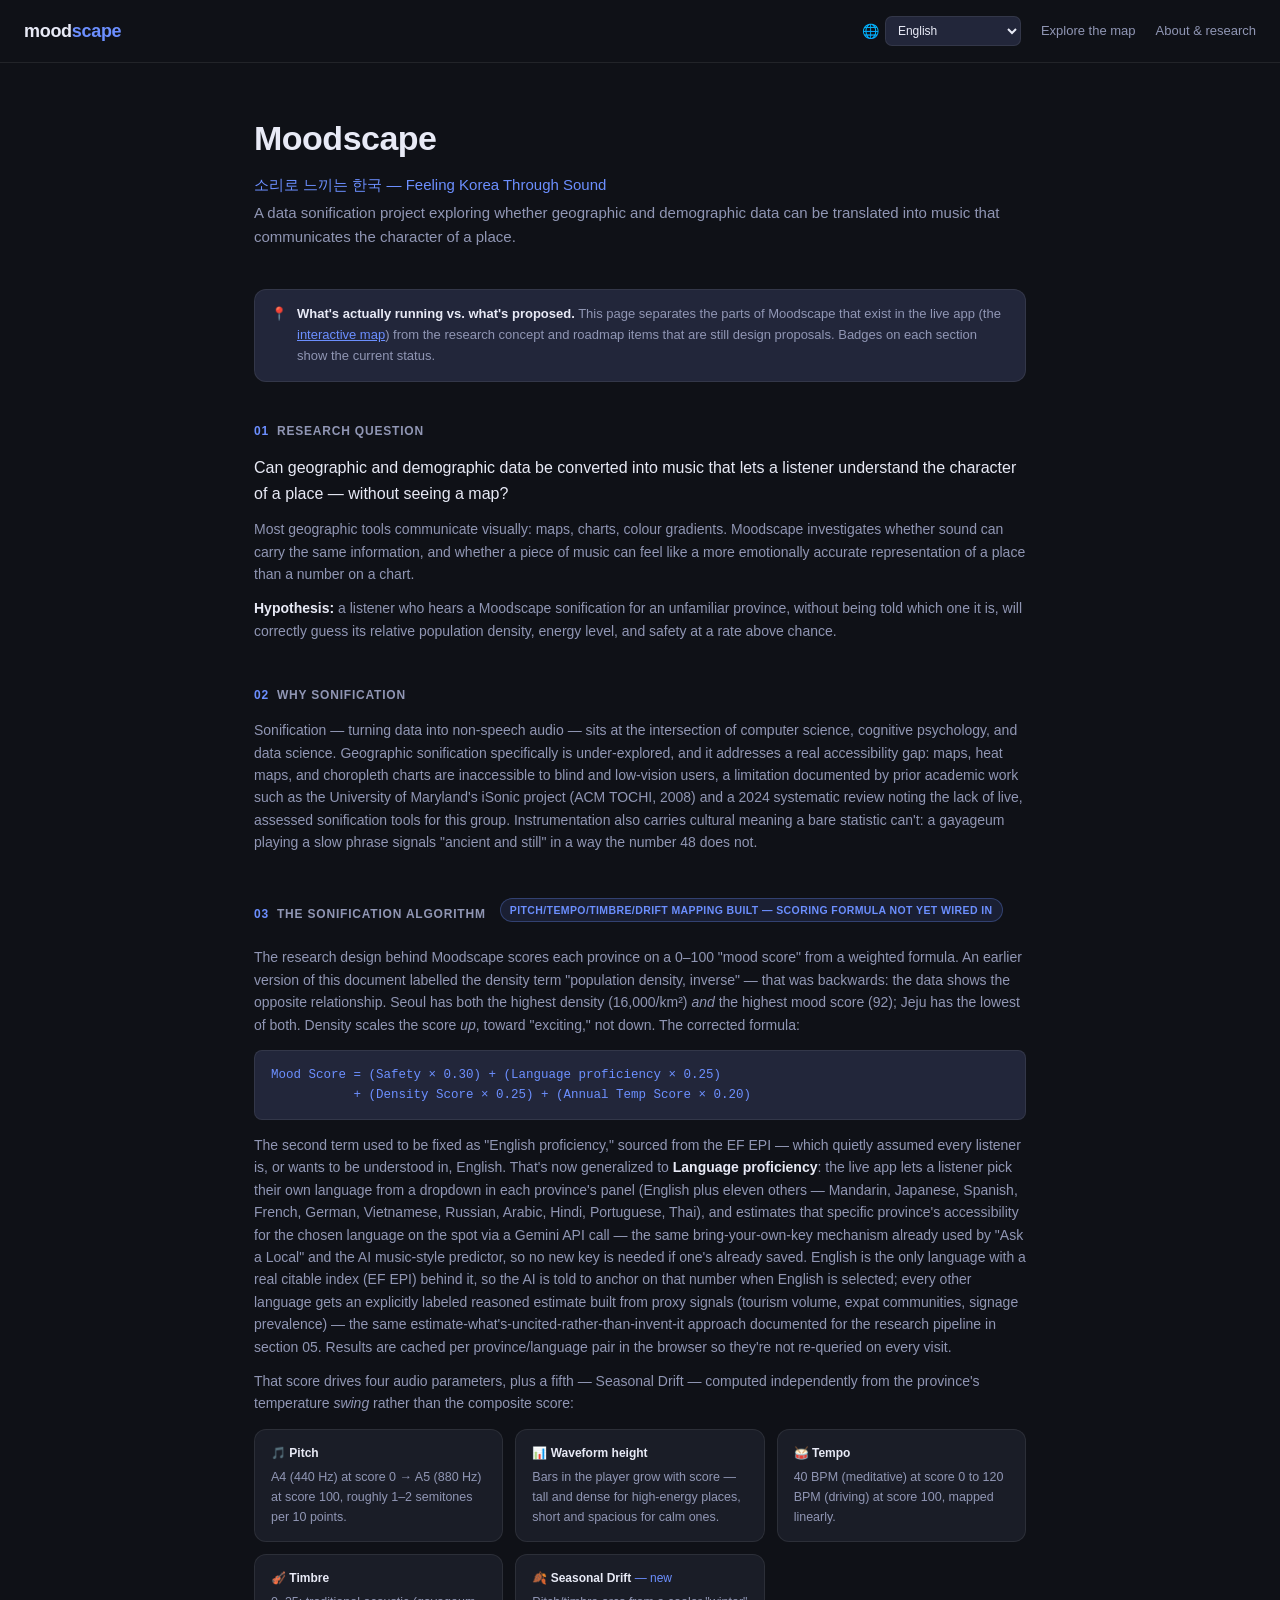
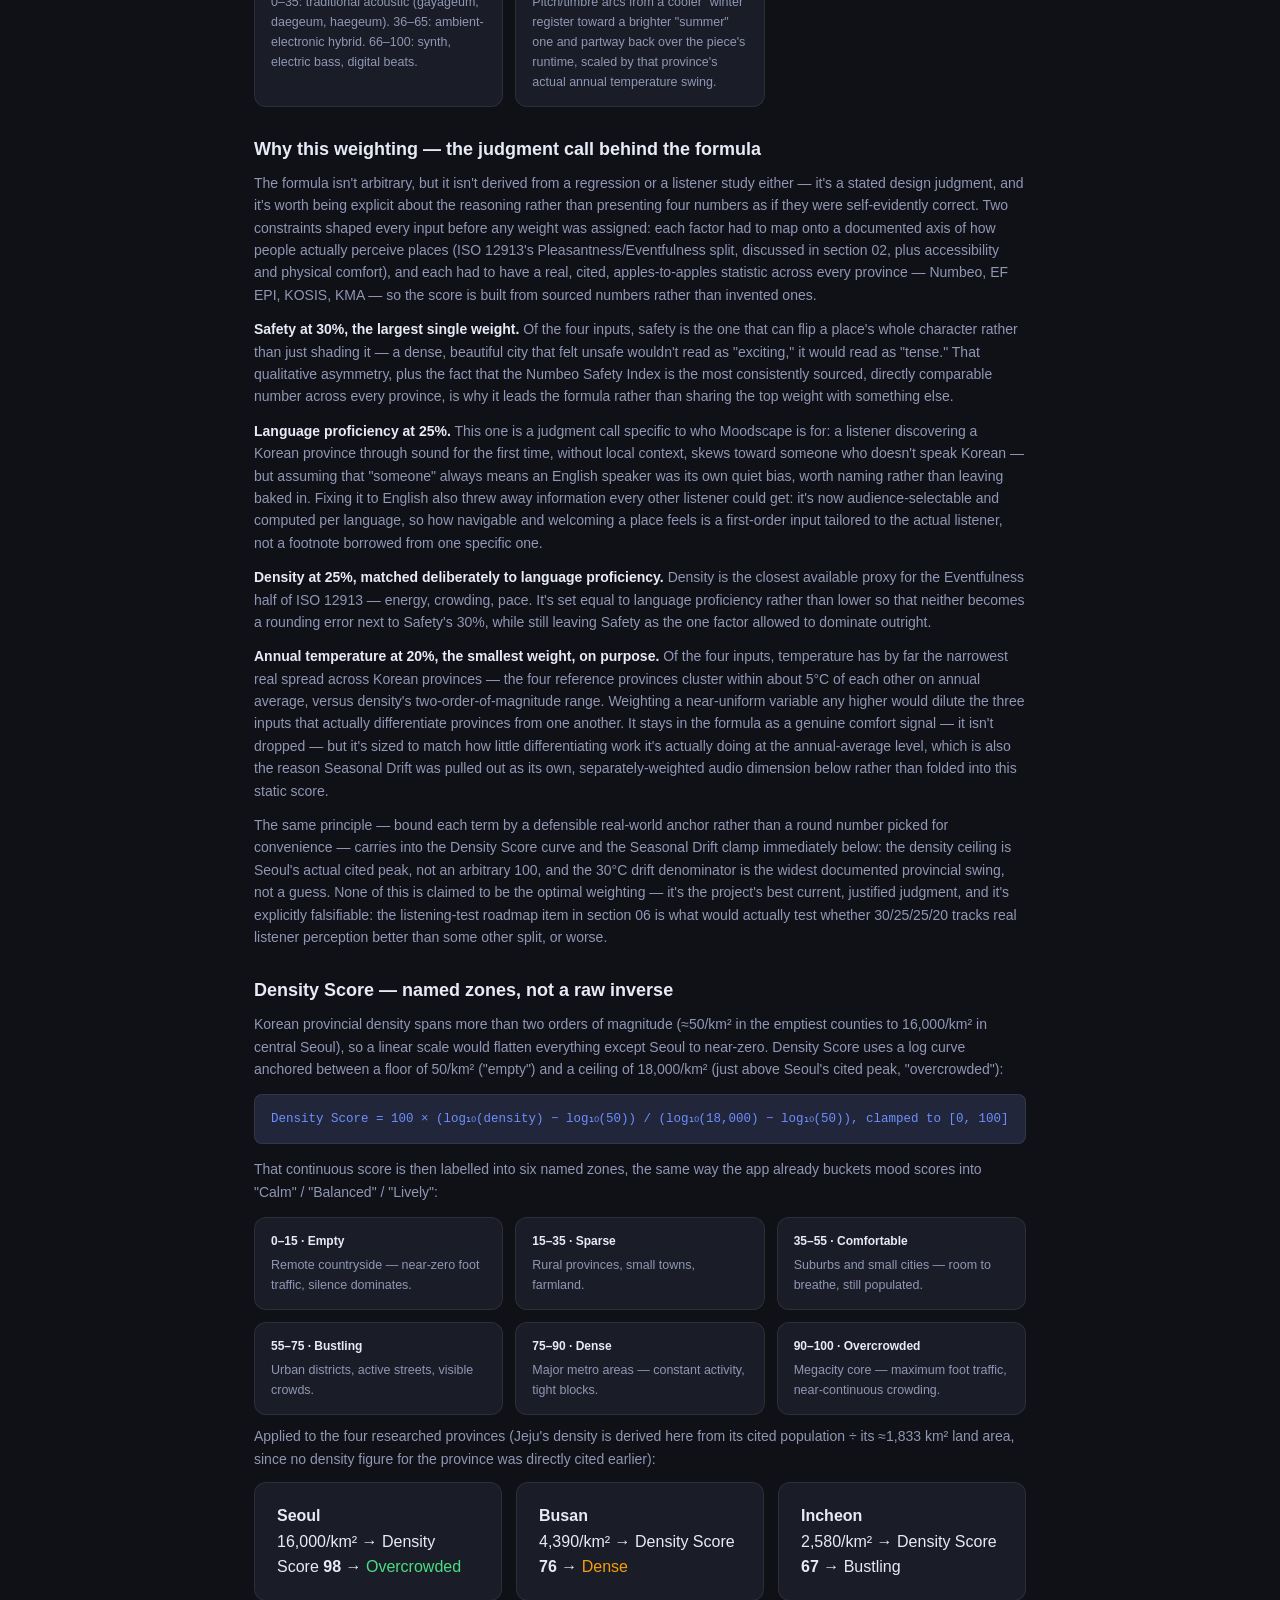
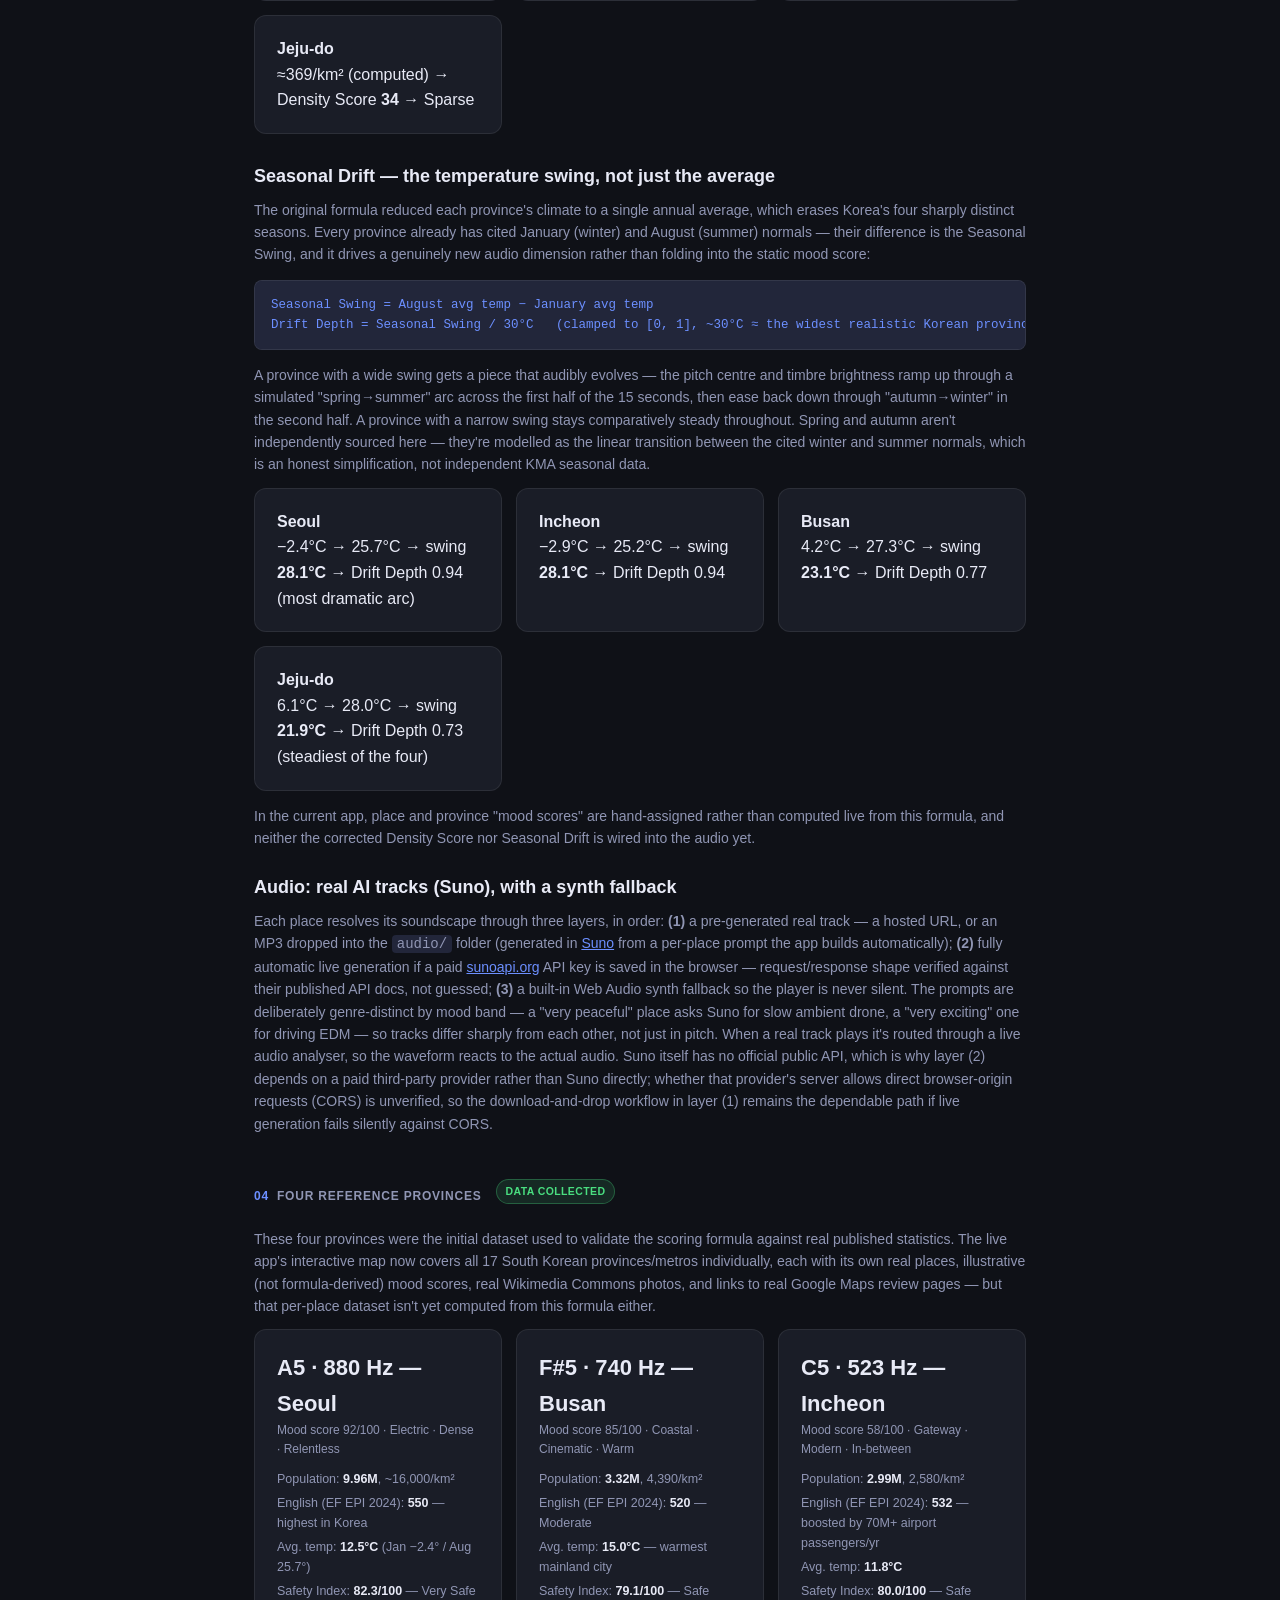
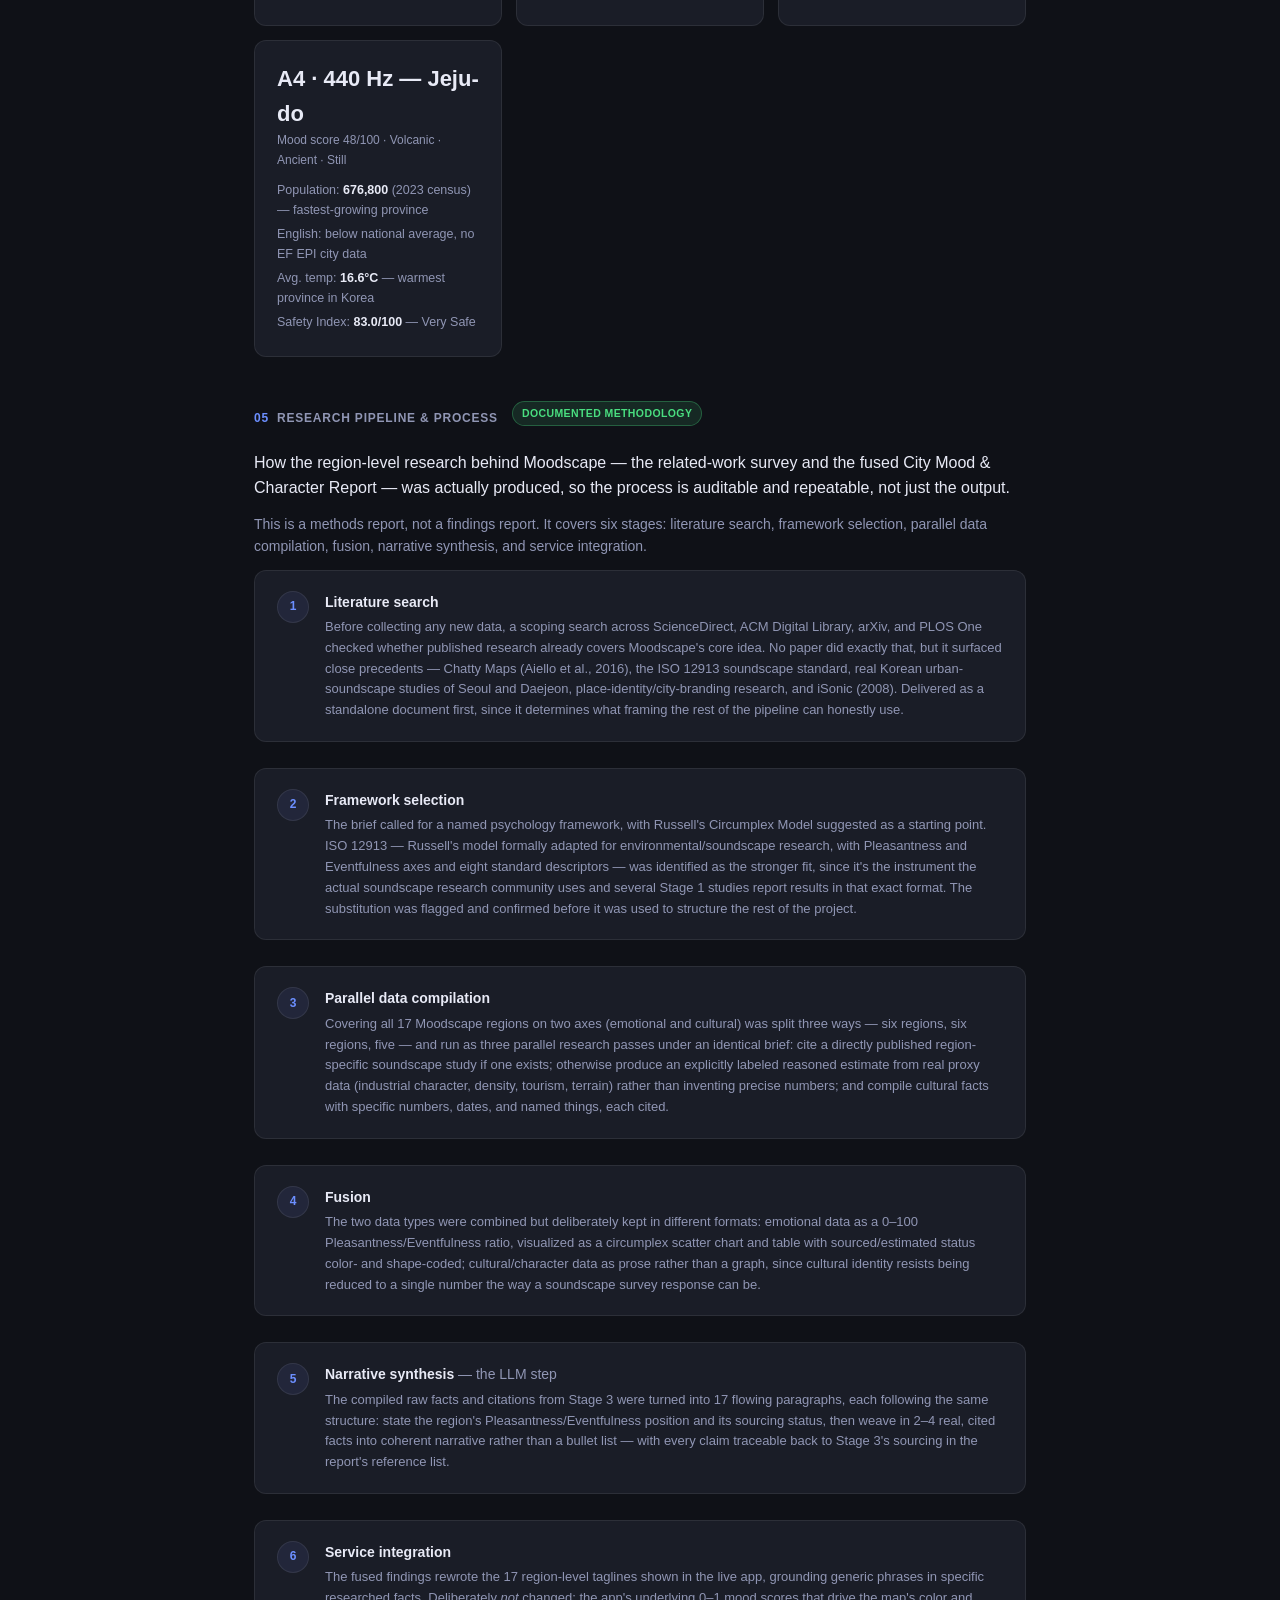
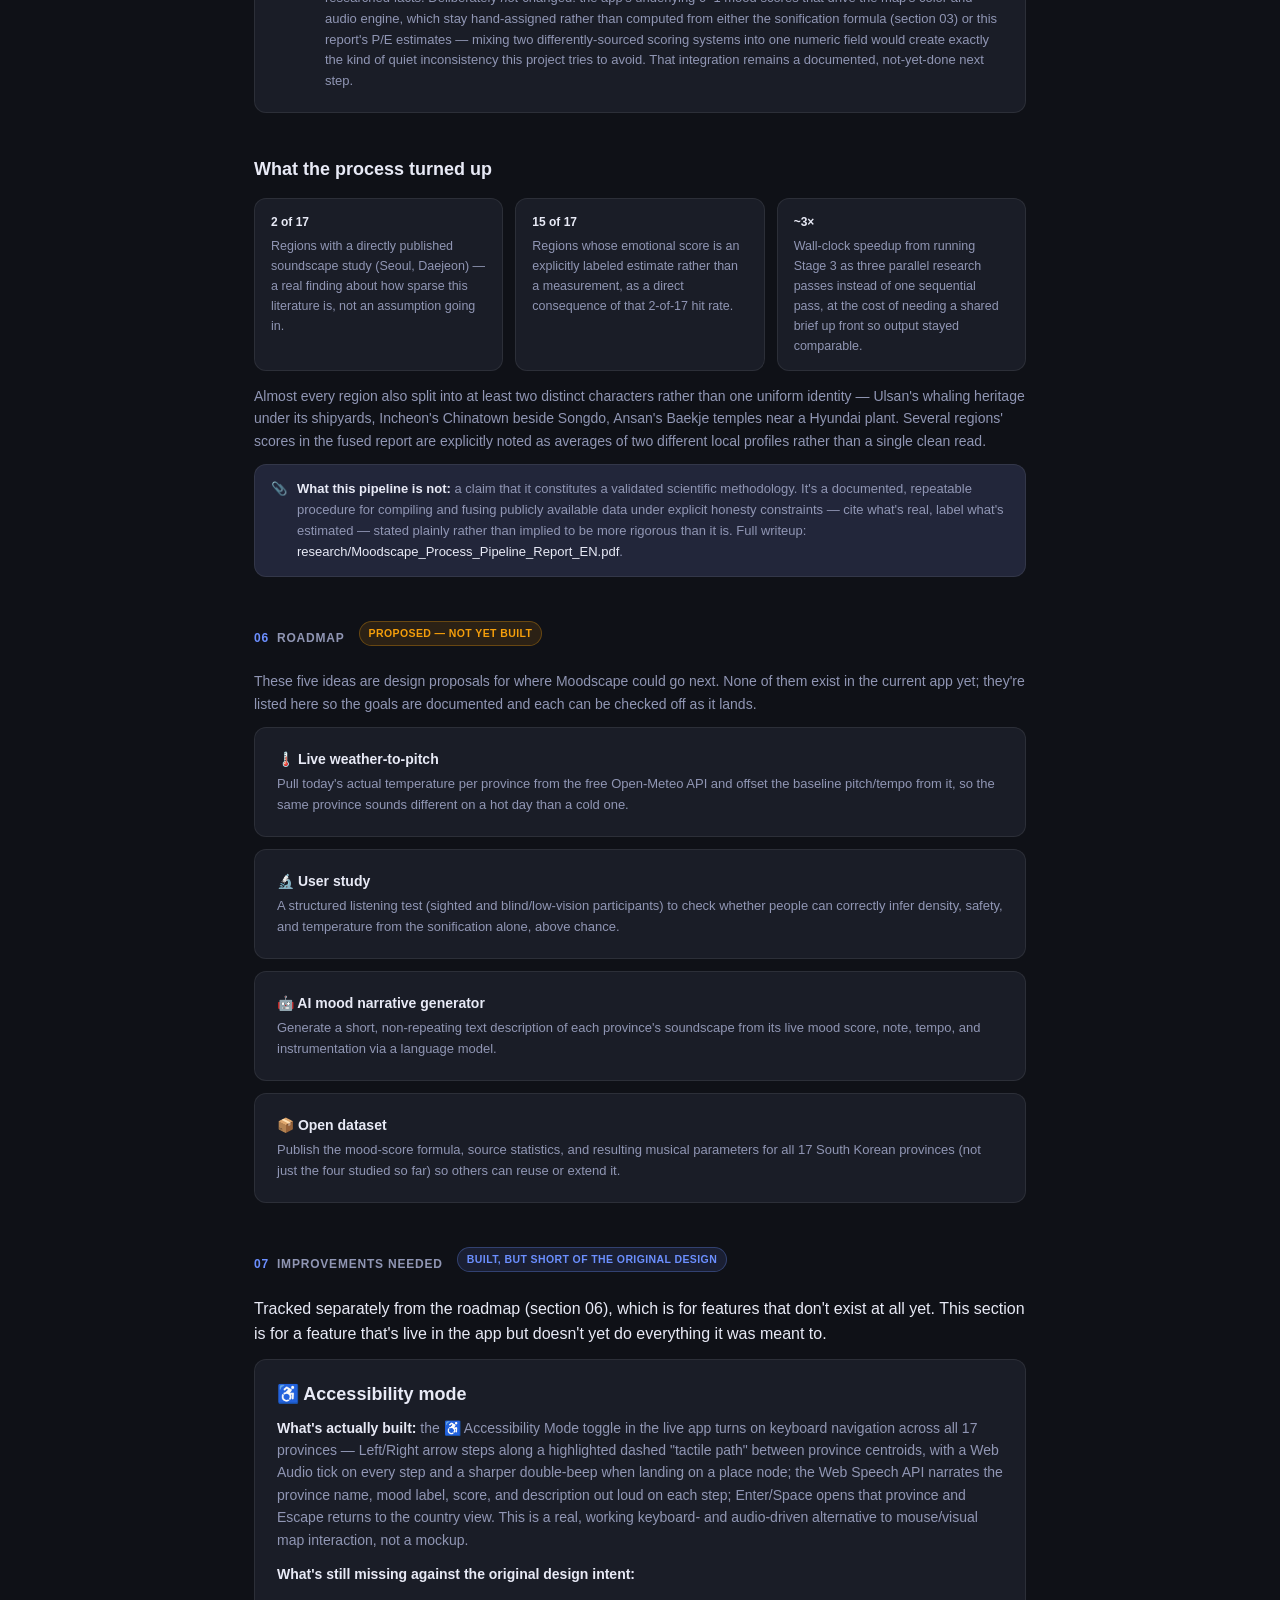
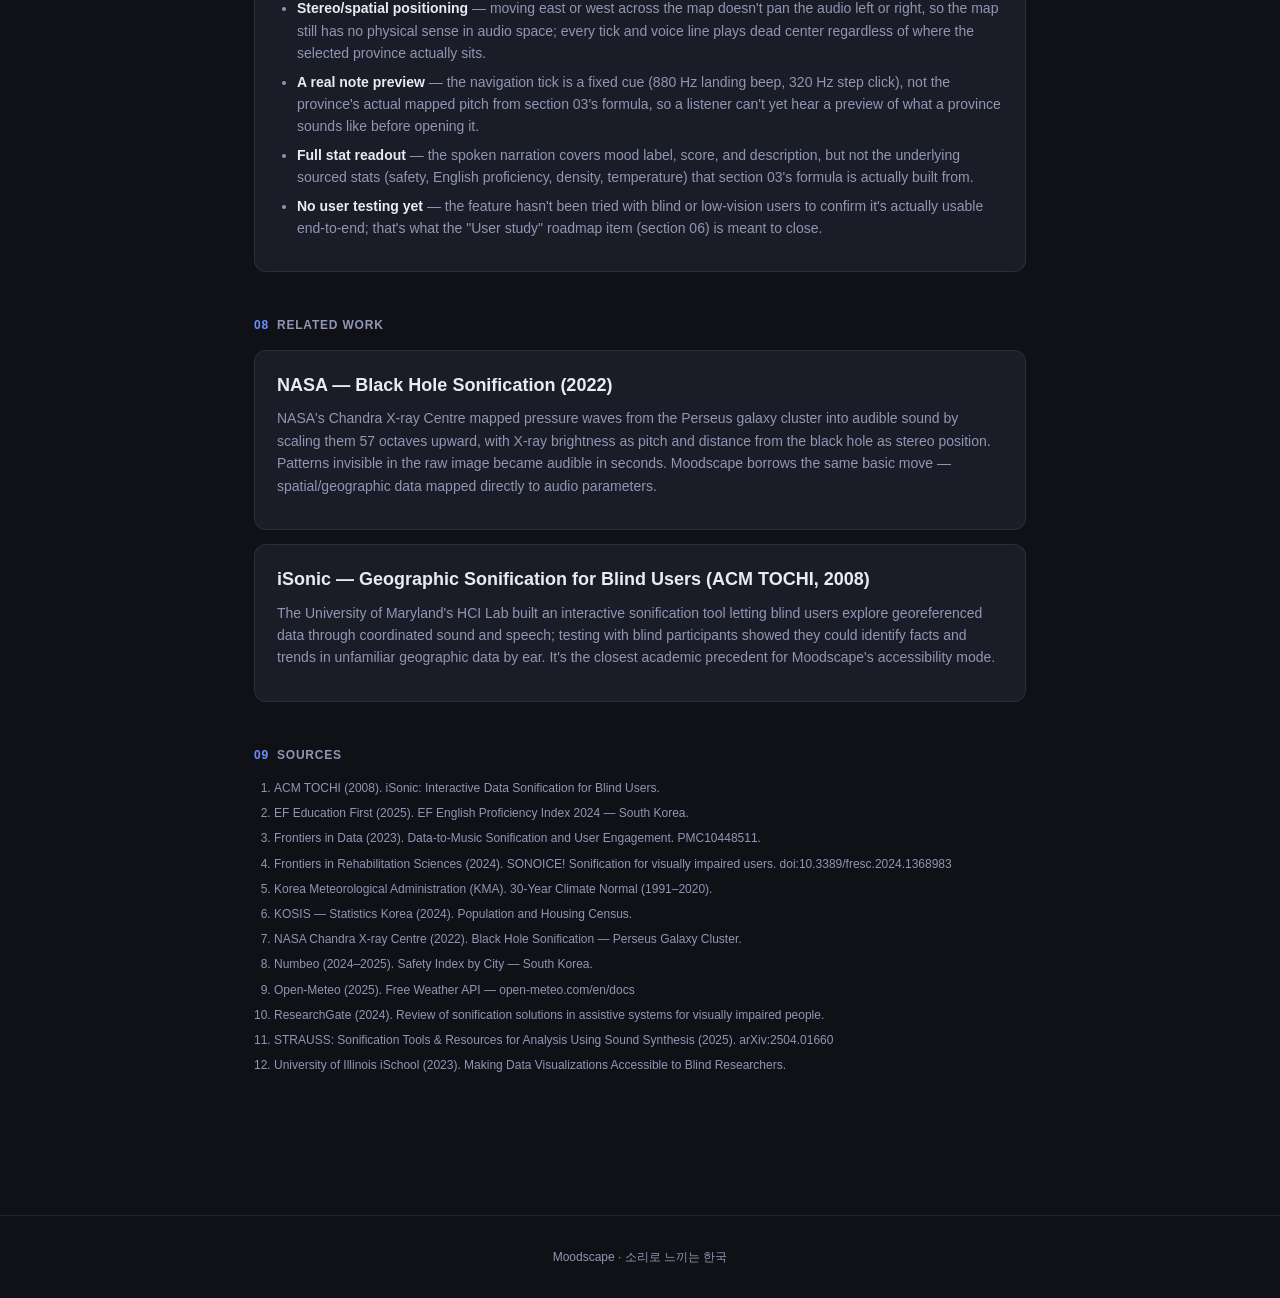
==== commit 6aec5e56: "Generalize language accessibility, add Vibe Narrative, widen BPM range - Language accessibility: the" ====
--- a/about.html
+++ b/about.html
@@ -11,6 +11,21 @@
 <header>
   <div class="logo">mood<span>scape</span></div>
   <nav>
+    <span class="header-lang-icon" title="Language for the accessibility estimate">🌐</span>
+    <select id="header-lang-select" class="header-lang-select" onchange="onHeaderLanguageChange(this.value)">
+      <option value="English">English</option>
+      <option value="Mandarin Chinese">Mandarin Chinese</option>
+      <option value="Japanese">Japanese</option>
+      <option value="Spanish">Spanish</option>
+      <option value="French">French</option>
+      <option value="German">German</option>
+      <option value="Vietnamese">Vietnamese</option>
+      <option value="Russian">Russian</option>
+      <option value="Arabic">Arabic</option>
+      <option value="Hindi">Hindi</option>
+      <option value="Portuguese">Portuguese</option>
+      <option value="Thai">Thai</option>
+    </select>
     <a href="index.html">Explore the map</a>
     <a href="about.html">About &amp; research</a>
   </nav>
@@ -45,8 +60,9 @@
   <section>
     <h2><span class="n">03</span> The sonification algorithm <span class="badge partial" style="margin-left:6px;">Pitch/tempo/timbre/drift mapping built — scoring formula not yet wired in</span></h2>
     <p>The research design behind Moodscape scores each province on a 0–100 "mood score" from a weighted formula. An earlier version of this document labelled the density term "population density, inverse" — that was backwards: the data shows the opposite relationship. Seoul has both the highest density (16,000/km²) <em>and</em> the highest mood score (92); Jeju has the lowest of both. Density scales the score <em>up</em>, toward "exciting," not down. The corrected formula:</p>
-    <div class="formula">Mood Score = (Safety × 0.30) + (English proficiency × 0.25)
+    <div class="formula">Mood Score = (Safety × 0.30) + (Language proficiency × 0.25)
            + (Density Score × 0.25) + (Annual Temp Score × 0.20)</div>
+    <p>The second term used to be fixed as "English proficiency," sourced from the EF EPI — which quietly assumed every listener is, or wants to be understood in, English. That's now generalized to <b style="color:var(--text)">Language proficiency</b>: the live app lets a listener pick their own language from a dropdown in each province's panel (English plus eleven others — Mandarin, Japanese, Spanish, French, German, Vietnamese, Russian, Arabic, Hindi, Portuguese, Thai), and estimates that specific province's accessibility for the chosen language on the spot via a Gemini API call — the same bring-your-own-key mechanism already used by "Ask a Local" and the AI music-style predictor, so no new key is needed if one's already saved. English is the only language with a real citable index (EF EPI) behind it, so the AI is told to anchor on that number when English is selected; every other language gets an explicitly labeled reasoned estimate built from proxy signals (tourism volume, expat communities, signage prevalence) — the same estimate-what's-uncited-rather-than-invent-it approach documented for the research pipeline in section 05. Results are cached per province/language pair in the browser so they're not re-queried on every visit.</p>
     <p>That score drives four audio parameters, plus a fifth — Seasonal Drift — computed independently from the province's temperature <em>swing</em> rather than the composite score:</p>
     <div class="param-grid">
       <div class="card">
@@ -74,8 +90,8 @@
     <h3 style="margin-top:28px;">Why this weighting — the judgment call behind the formula</h3>
     <p>The formula isn't arbitrary, but it isn't derived from a regression or a listener study either — it's a stated design judgment, and it's worth being explicit about the reasoning rather than presenting four numbers as if they were self-evidently correct. Two constraints shaped every input before any weight was assigned: each factor had to map onto a documented axis of how people actually perceive places (ISO 12913's Pleasantness/Eventfulness split, discussed in section 02, plus accessibility and physical comfort), and each had to have a real, cited, apples-to-apples statistic across every province — Numbeo, EF EPI, KOSIS, KMA — so the score is built from sourced numbers rather than invented ones.</p>
     <p><b style="color:var(--text)">Safety at 30%, the largest single weight.</b> Of the four inputs, safety is the one that can flip a place's whole character rather than just shading it — a dense, beautiful city that felt unsafe wouldn't read as "exciting," it would read as "tense." That qualitative asymmetry, plus the fact that the Numbeo Safety Index is the most consistently sourced, directly comparable number across every province, is why it leads the formula rather than sharing the top weight with something else.</p>
-    <p><b style="color:var(--text)">English proficiency at 25%.</b> This one is a judgment call specific to who Moodscape is for: a listener discovering a Korean province through sound for the first time, without local context, skews toward someone who doesn't speak Korean. How navigable and welcoming a place feels to that specific listener is treated as a first-order input rather than a footnote, even though the EF EPI wasn't originally designed as a "mood" metric — it was repurposed here because it's the closest cited proxy for that audience-specific dimension.</p>
-    <p><b style="color:var(--text)">Density at 25%, matched deliberately to English proficiency.</b> Density is the closest available proxy for the Eventfulness half of ISO 12913 — energy, crowding, pace. It's set equal to English proficiency rather than lower so that neither becomes a rounding error next to Safety's 30%, while still leaving Safety as the one factor allowed to dominate outright.</p>
+    <p><b style="color:var(--text)">Language proficiency at 25%.</b> This one is a judgment call specific to who Moodscape is for: a listener discovering a Korean province through sound for the first time, without local context, skews toward someone who doesn't speak Korean — but assuming that "someone" always means an English speaker was its own quiet bias, worth naming rather than leaving baked in. Fixing it to English also threw away information every other listener could get: it's now audience-selectable and computed per language, so how navigable and welcoming a place feels is a first-order input tailored to the actual listener, not a footnote borrowed from one specific one.</p>
+    <p><b style="color:var(--text)">Density at 25%, matched deliberately to language proficiency.</b> Density is the closest available proxy for the Eventfulness half of ISO 12913 — energy, crowding, pace. It's set equal to language proficiency rather than lower so that neither becomes a rounding error next to Safety's 30%, while still leaving Safety as the one factor allowed to dominate outright.</p>
     <p><b style="color:var(--text)">Annual temperature at 20%, the smallest weight, on purpose.</b> Of the four inputs, temperature has by far the narrowest real spread across Korean provinces — the four reference provinces cluster within about 5°C of each other on annual average, versus density's two-order-of-magnitude range. Weighting a near-uniform variable any higher would dilute the three inputs that actually differentiate provinces from one another. It stays in the formula as a genuine comfort signal — it isn't dropped — but it's sized to match how little differentiating work it's actually doing at the annual-average level, which is also the reason Seasonal Drift was pulled out as its own, separately-weighted audio dimension below rather than folded into this static score.</p>
     <p>The same principle — bound each term by a defensible real-world anchor rather than a round number picked for convenience — carries into the Density Score curve and the Seasonal Drift clamp immediately below: the density ceiling is Seoul's actual cited peak, not an arbitrary 100, and the 30°C drift denominator is the widest documented provincial swing, not a guess. None of this is claimed to be the optimal weighting — it's the project's best current, justified judgment, and it's explicitly falsifiable: the listening-test roadmap item in section 06 is what would actually test whether 30/25/25/20 tracks real listener perception better than some other split, or worse.</p>
 
@@ -249,12 +265,6 @@
       </div>
       <div class="card">
         <div class="ft">
-          <h4>♿ Accessibility mode</h4>
-          <p>A non-visual interface: auto-play a province's note on focus, screen-reader-friendly stat readouts, and stereo positioning so the map has a physical sense in audio space — aimed at blind and low-vision users.</p>
-        </div>
-      </div>
-      <div class="card">
-        <div class="ft">
           <h4>🔬 User study</h4>
           <p>A structured listening test (sighted and blind/low-vision participants) to check whether people can correctly infer density, safety, and temperature from the sonification alone, above chance.</p>
         </div>
@@ -275,19 +285,35 @@
   </section>
 
   <section>
-    <h2><span class="n">07</span> Related work</h2>
+    <h2><span class="n">07</span> Improvements needed <span class="badge partial" style="margin-left:6px;">Built, but short of the original design</span></h2>
+    <p class="lede">Tracked separately from the roadmap (section 06), which is for features that don't exist at all yet. This section is for a feature that's live in the app but doesn't yet do everything it was meant to.</p>
+    <div class="card">
+      <h3>♿ Accessibility mode</h3>
+      <p><b style="color:var(--text)">What's actually built:</b> the ♿ Accessibility Mode toggle in the live app turns on keyboard navigation across all 17 provinces — Left/Right arrow steps along a highlighted dashed "tactile path" between province centroids, with a Web Audio tick on every step and a sharper double-beep when landing on a place node; the Web Speech API narrates the province name, mood label, score, and description out loud on each step; Enter/Space opens that province and Escape returns to the country view. This is a real, working keyboard- and audio-driven alternative to mouse/visual map interaction, not a mockup.</p>
+      <p><b style="color:var(--text)">What's still missing against the original design intent:</b></p>
+      <ul style="margin: 0 0 12px 20px; color: var(--text2); font-size: 14px;">
+        <li style="margin-bottom:6px;"><b style="color:var(--text)">Stereo/spatial positioning</b> — moving east or west across the map doesn't pan the audio left or right, so the map still has no physical sense in audio space; every tick and voice line plays dead center regardless of where the selected province actually sits.</li>
+        <li style="margin-bottom:6px;"><b style="color:var(--text)">A real note preview</b> — the navigation tick is a fixed cue (880 Hz landing beep, 320 Hz step click), not the province's actual mapped pitch from section 03's formula, so a listener can't yet hear a preview of what a province sounds like before opening it.</li>
+        <li style="margin-bottom:6px;"><b style="color:var(--text)">Full stat readout</b> — the spoken narration covers mood label, score, and description, but not the underlying sourced stats (safety, English proficiency, density, temperature) that section 03's formula is actually built from.</li>
+        <li><b style="color:var(--text)">No user testing yet</b> — the feature hasn't been tried with blind or low-vision users to confirm it's actually usable end-to-end; that's what the "User study" roadmap item (section 06) is meant to close.</li>
+      </ul>
+    </div>
+  </section>
+
+  <section>
+    <h2><span class="n">08</span> Related work</h2>
     <div class="card">
       <h3>NASA — Black Hole Sonification (2022)</h3>
       <p>NASA's Chandra X-ray Centre mapped pressure waves from the Perseus galaxy cluster into audible sound by scaling them 57 octaves upward, with X-ray brightness as pitch and distance from the black hole as stereo position. Patterns invisible in the raw image became audible in seconds. Moodscape borrows the same basic move — spatial/geographic data mapped directly to audio parameters.</p>
     </div>
     <div class="card">
       <h3>iSonic — Geographic Sonification for Blind Users (ACM TOCHI, 2008)</h3>
-      <p>The University of Maryland's HCI Lab built an interactive sonification tool letting blind users explore georeferenced data through coordinated sound and speech; testing with blind participants showed they could identify facts and trends in unfamiliar geographic data by ear. It's the closest academic precedent for Moodscape's proposed accessibility mode.</p>
-    </div>
-  </section>
-
-  <section>
-    <h2><span class="n">08</span> Sources</h2>
+      <p>The University of Maryland's HCI Lab built an interactive sonification tool letting blind users explore georeferenced data through coordinated sound and speech; testing with blind participants showed they could identify facts and trends in unfamiliar geographic data by ear. It's the closest academic precedent for Moodscape's accessibility mode.</p>
+    </div>
+  </section>
+
+  <section>
+    <h2><span class="n">09</span> Sources</h2>
     <div class="refs">
       <ol>
         <li>ACM TOCHI (2008). iSonic: Interactive Data Sonification for Blind Users.</li>
@@ -309,5 +335,6 @@
 
 <footer>Moodscape · 소리로 느끼는 한국</footer>
 
+<script src="prompt.js"></script>
 </body>
 </html>
--- a/about.css
+++ b/about.css
@@ -25,6 +25,10 @@
 .logo span { color: var(--accent); }
 header nav a { color: var(--text2); text-decoration: none; font-size: 13px; margin-left: 20px; }
 header nav a:hover { color: var(--text); }
+header nav { display: flex; align-items: center; }
+.header-lang-icon { font-size: 14px; }
+.header-lang-select { margin-left: 6px; background: var(--bg3); border: 0.5px solid var(--border); border-radius: 7px; padding: 6px 8px; color: var(--text); font-size: 12px; outline: none; cursor: pointer; }
+.header-lang-select:focus { border-color: var(--accent); }
 
 main { max-width: 820px; margin: 0 auto; padding: 48px 24px 96px; }
 
@@ -86,6 +90,18 @@
 .province-stats li { margin-bottom: 4px; }
 .province-stats b { color: var(--text); }
 
+.pipeline { display: flex; flex-direction: column; gap: 12px; margin-top: 6px; }
+.pipeline .card { display: flex; gap: 16px; align-items: flex-start; }
+.pipeline .num {
+  flex: 0 0 auto; width: 32px; height: 32px; border-radius: 50%;
+  background: var(--bg3); border: 0.5px solid var(--border);
+  display: flex; align-items: center; justify-content: center;
+  font-size: 12px; font-weight: 700; color: var(--accent);
+}
+.pipeline .body { flex: 1; }
+.pipeline .body h4 { font-size: 14px; font-weight: 600; margin-bottom: 4px; color: var(--text); }
+.pipeline .body p { margin-bottom: 0; font-size: 13px; }
+
 .feature-list { display: flex; flex-direction: column; gap: 12px; }
 .feature-list .card { display: flex; justify-content: space-between; align-items: flex-start; gap: 16px; margin-bottom: 0; }
 .feature-list .ft { flex: 1; }
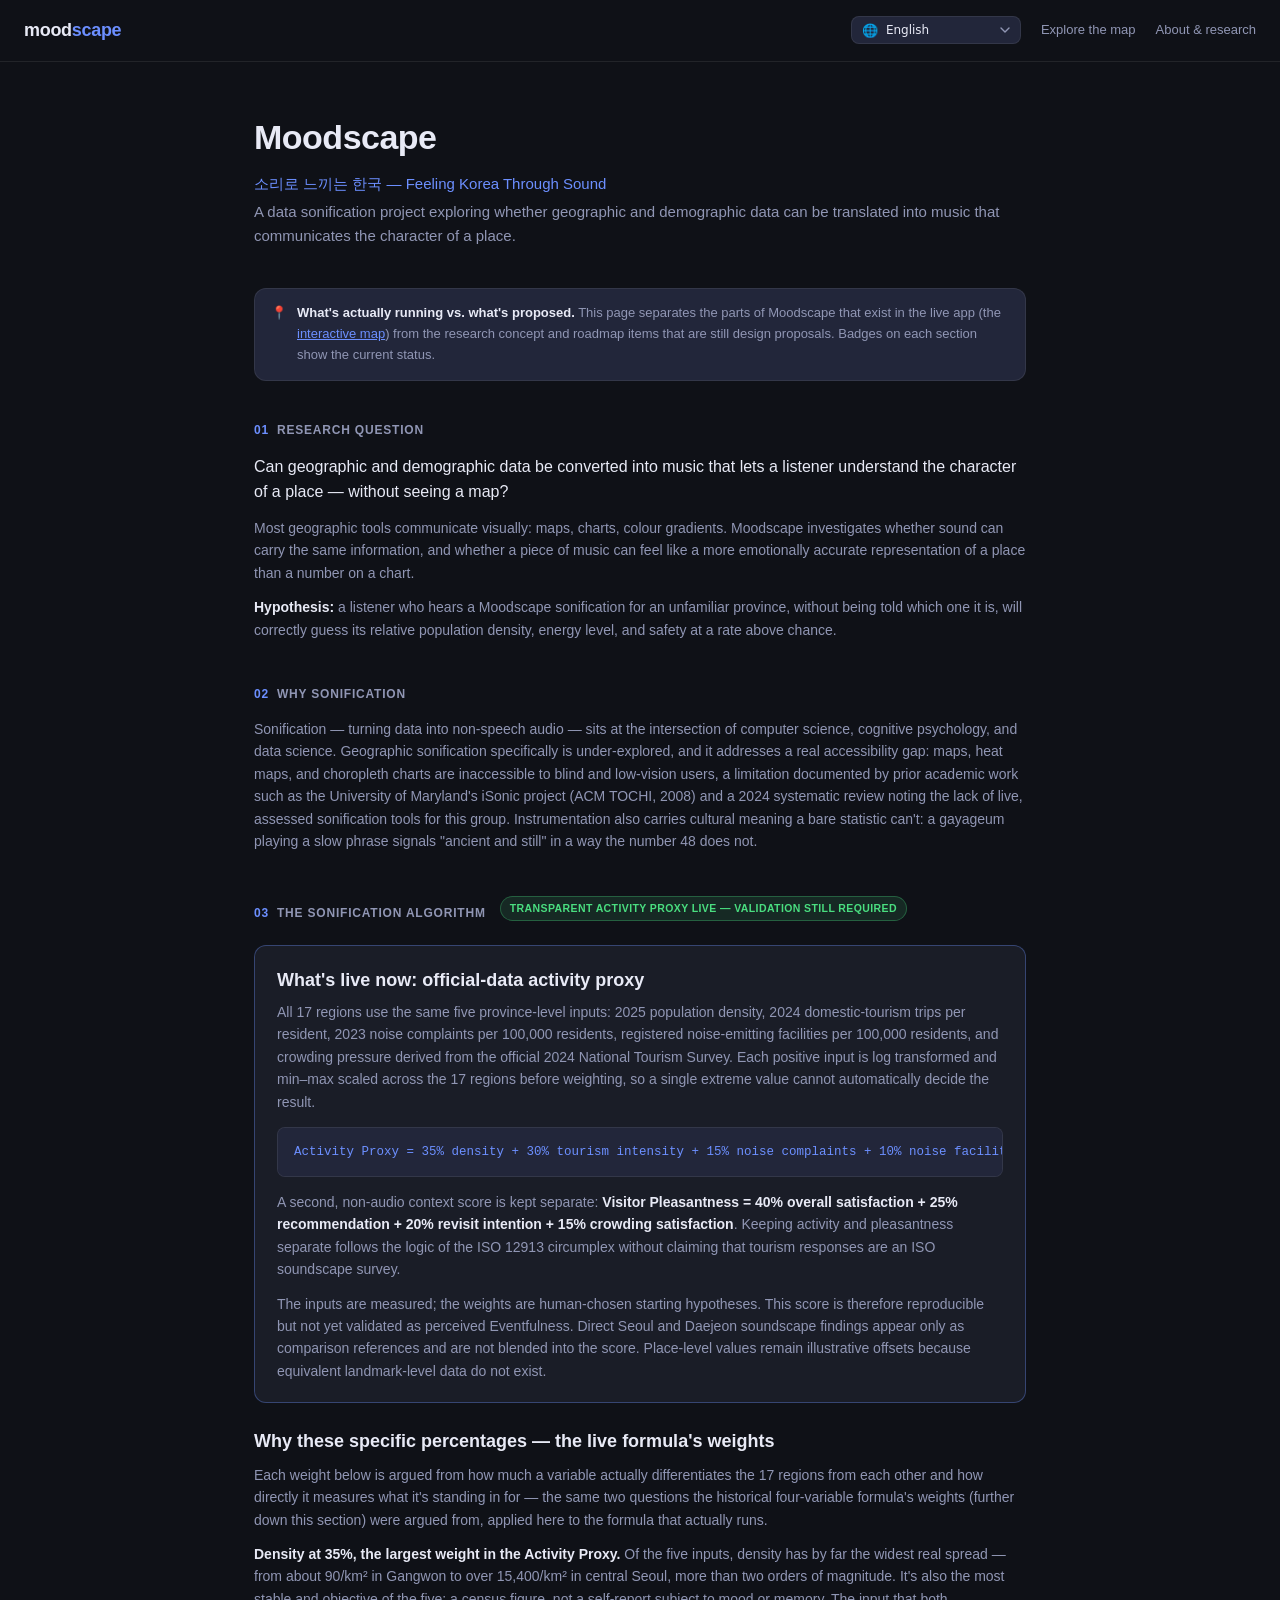
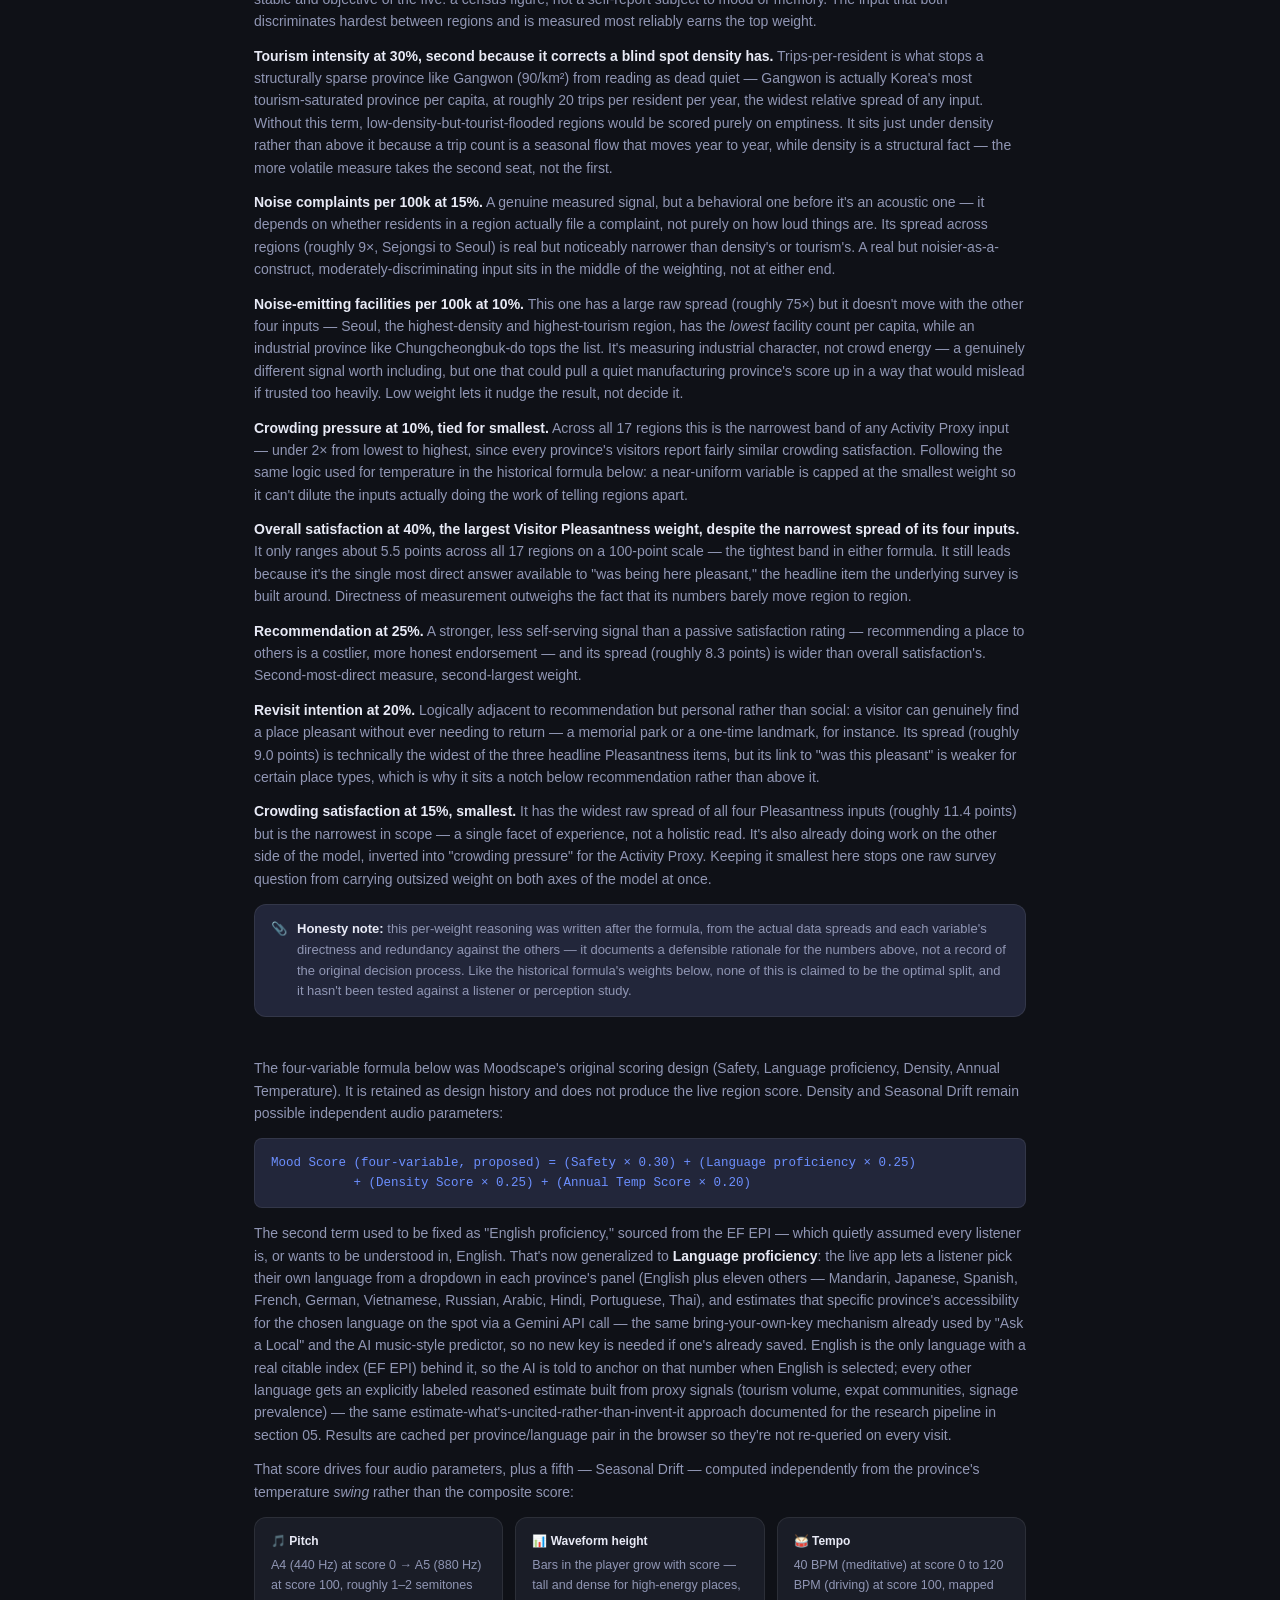
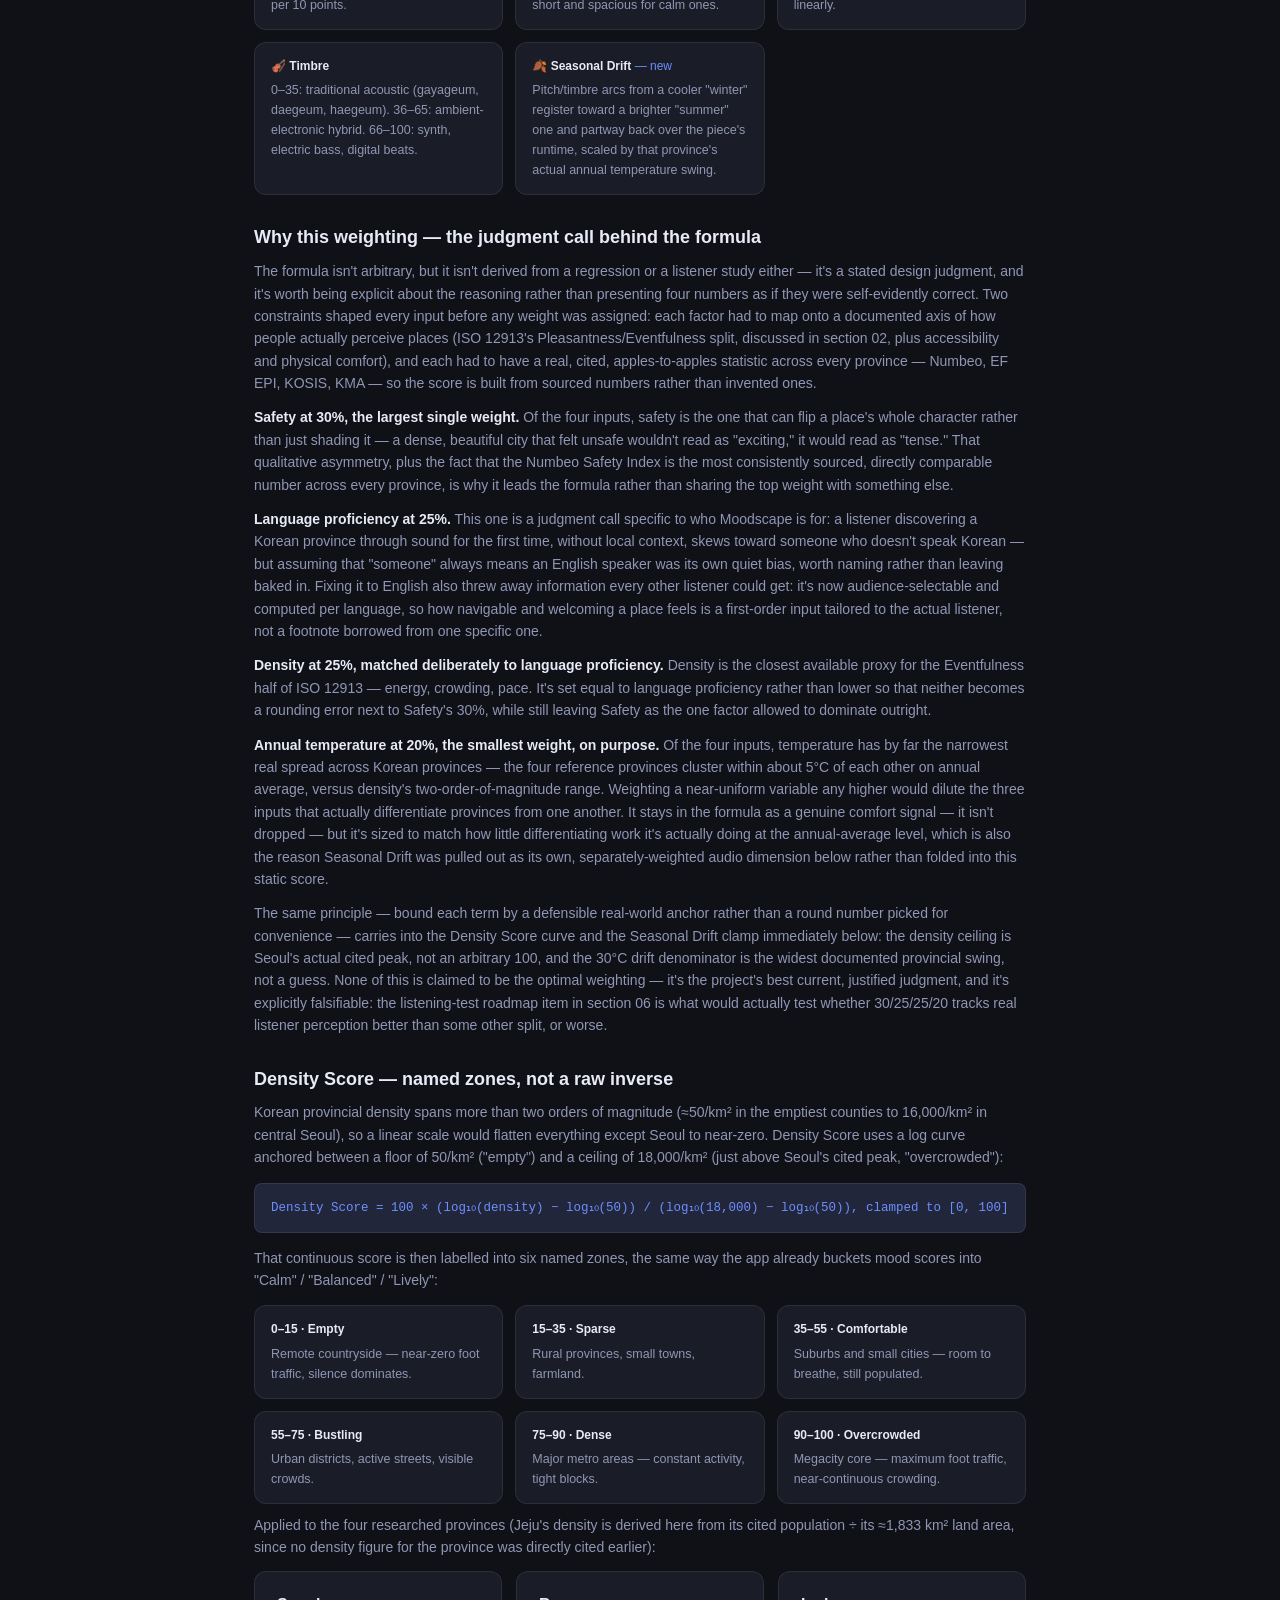
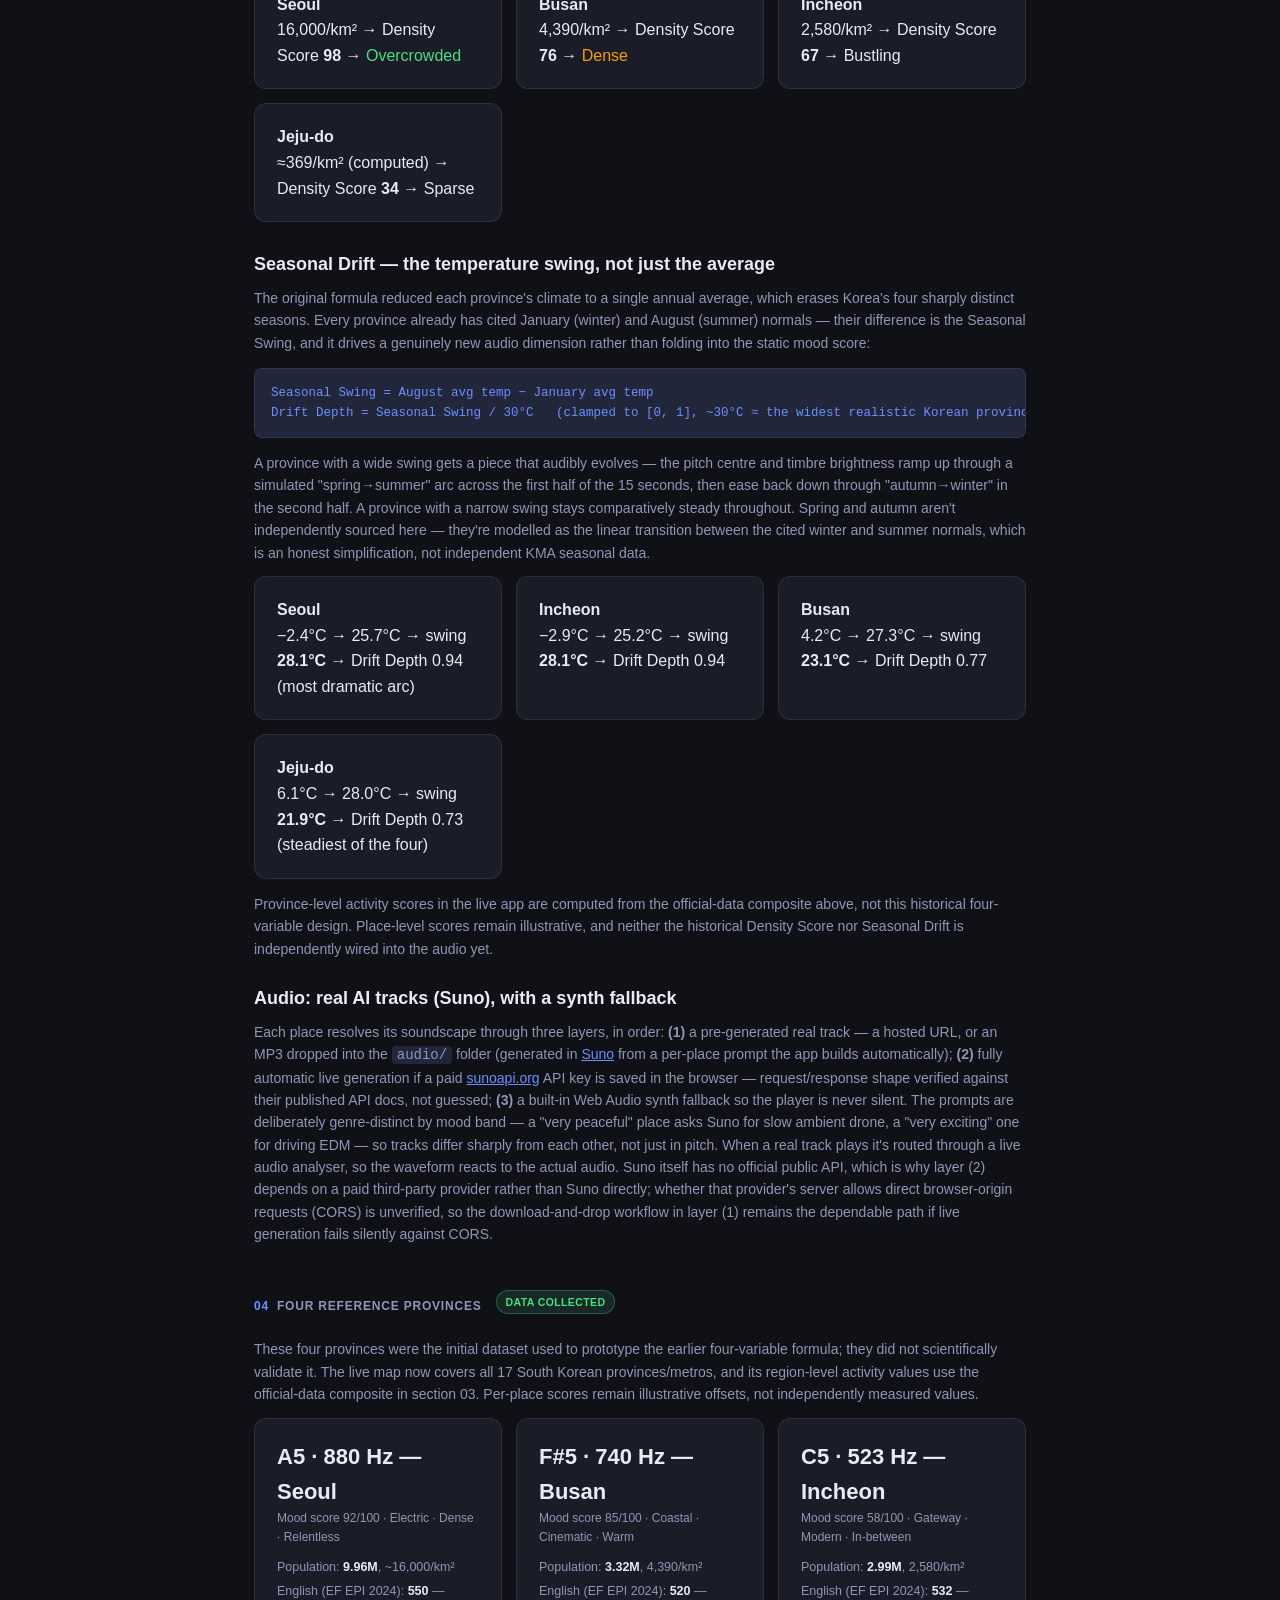
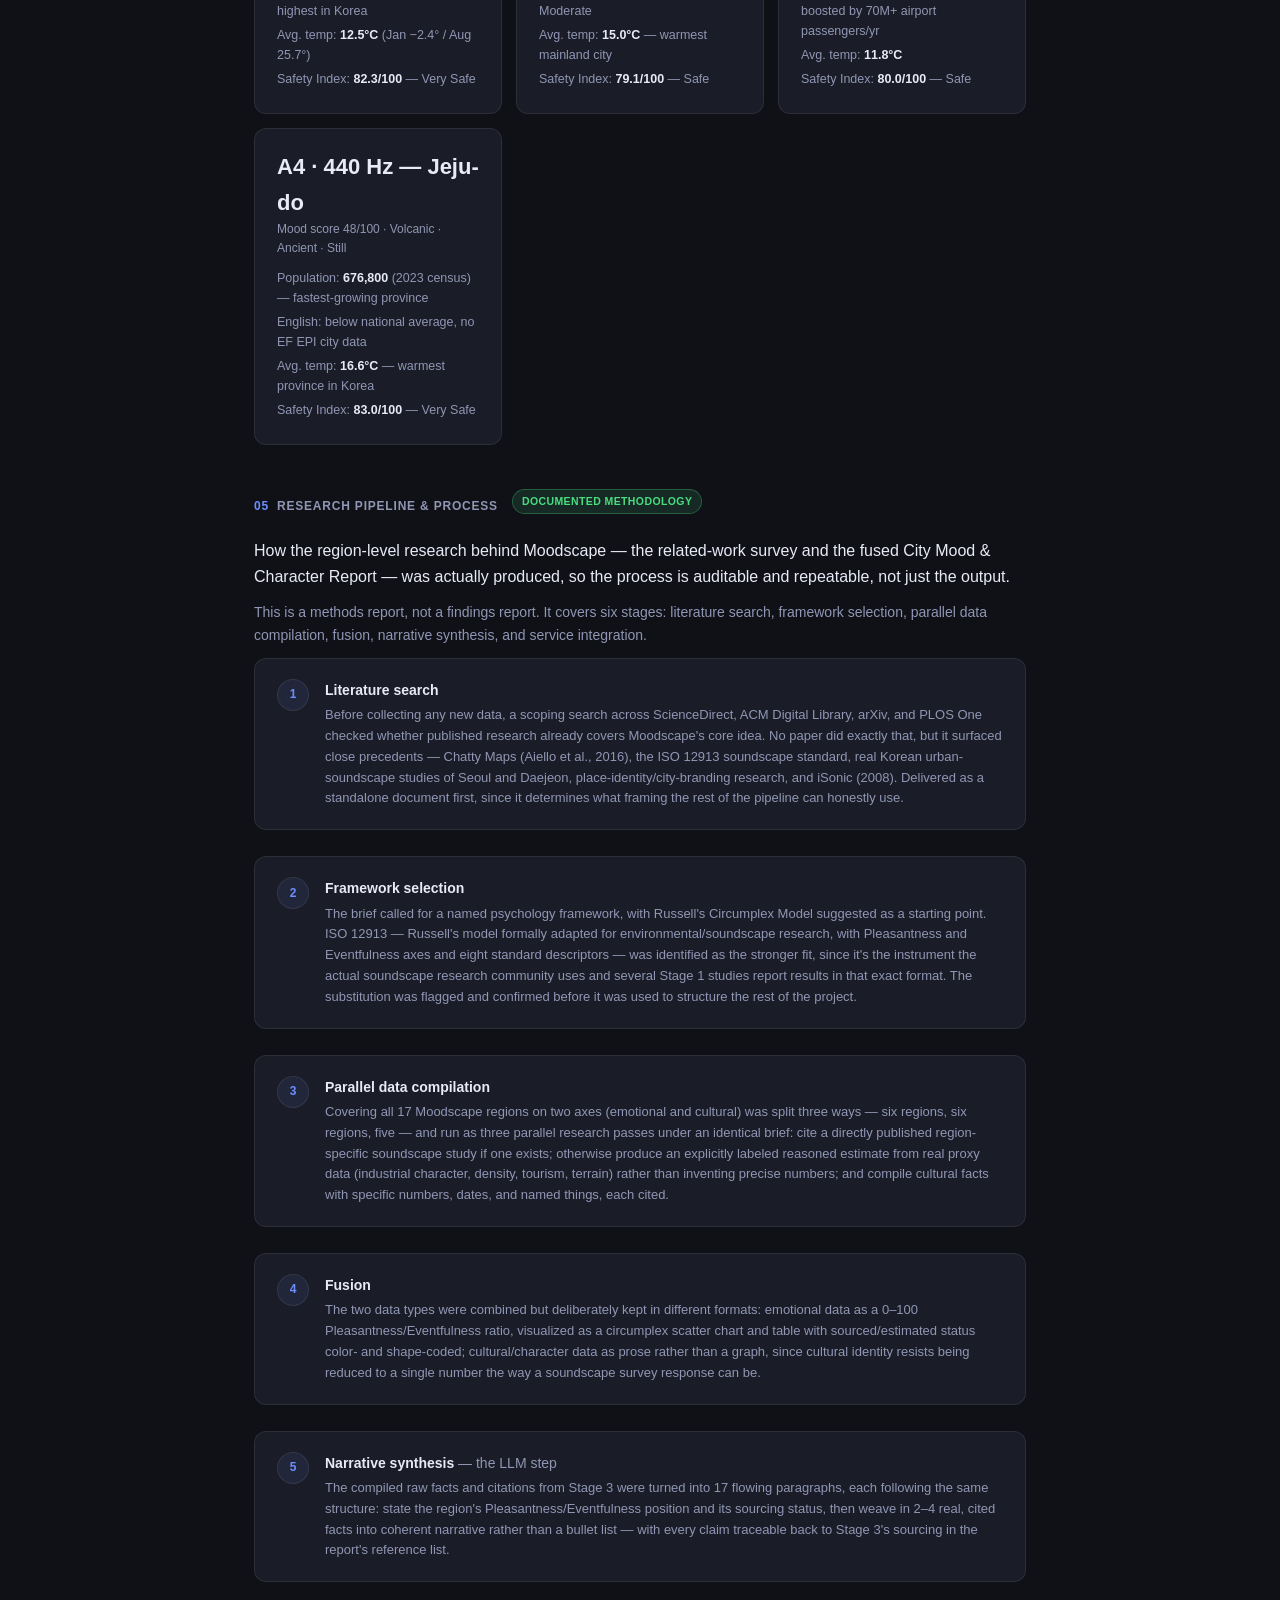
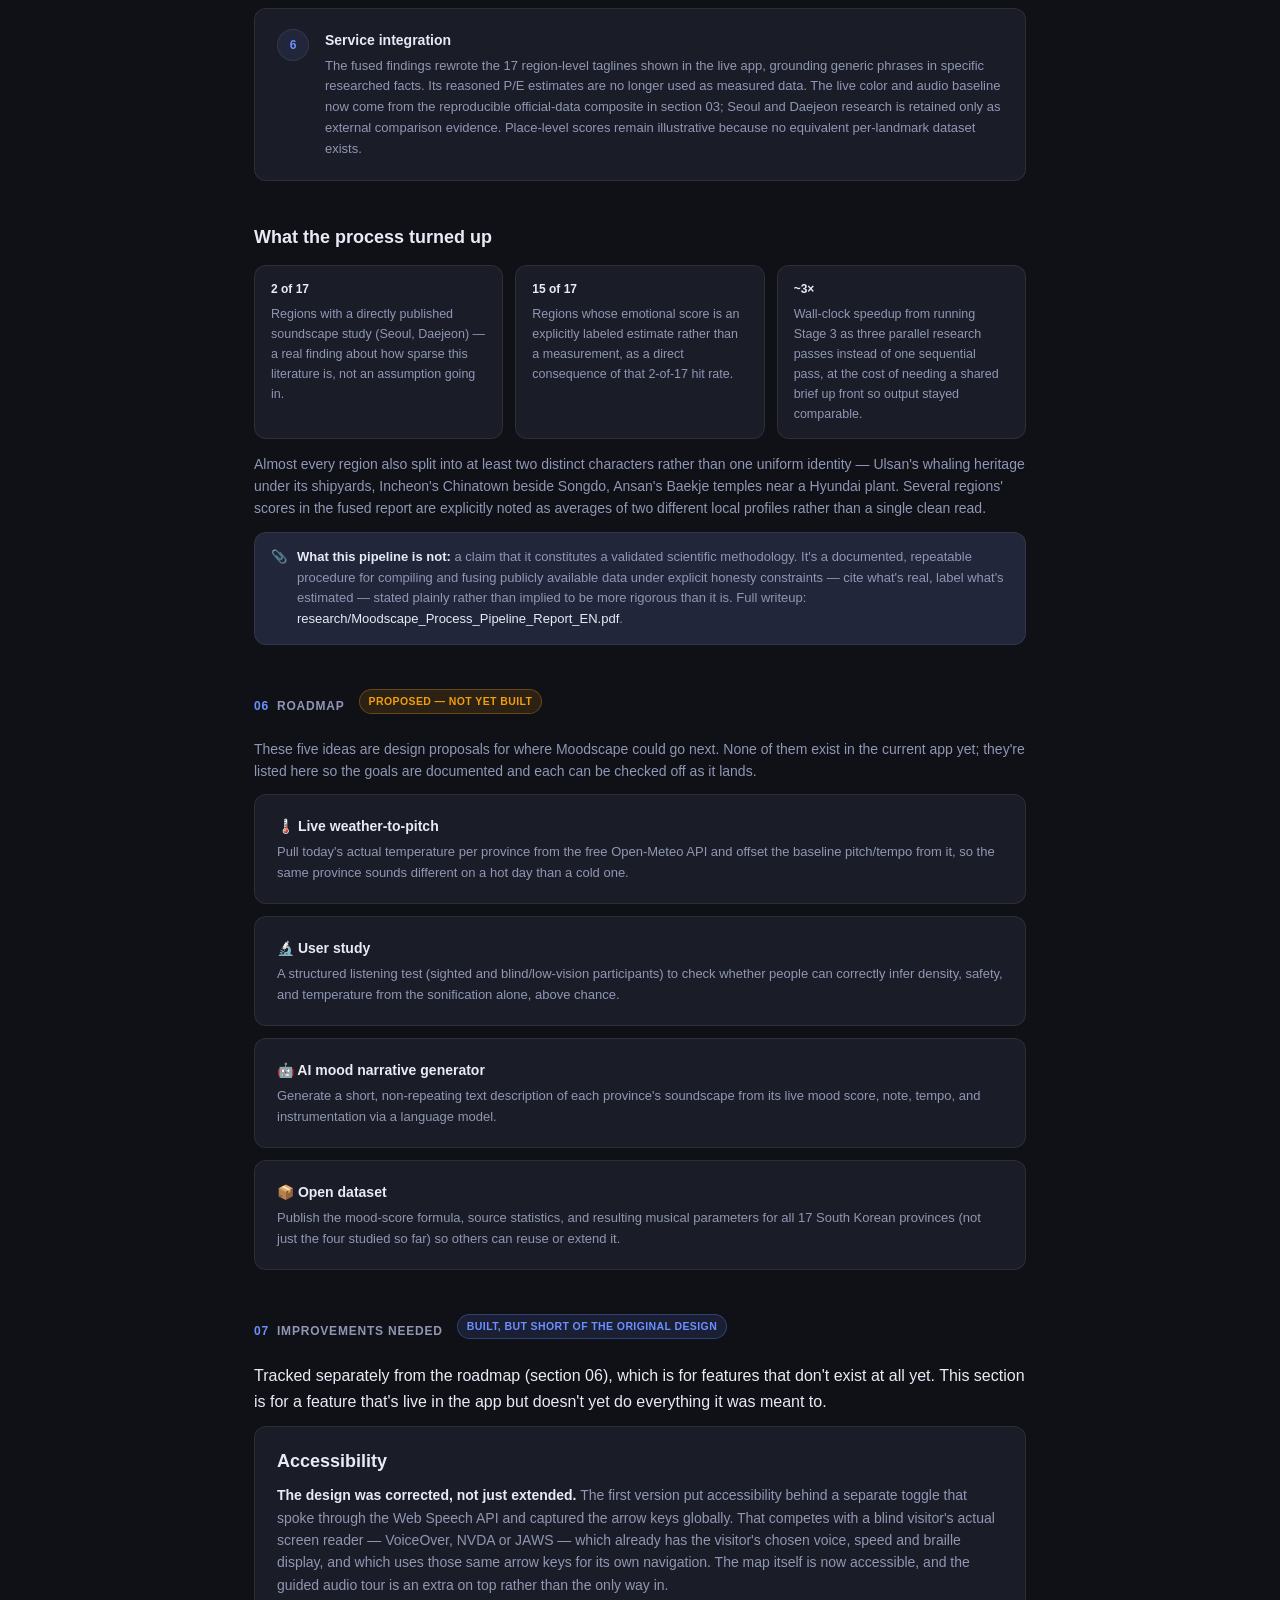
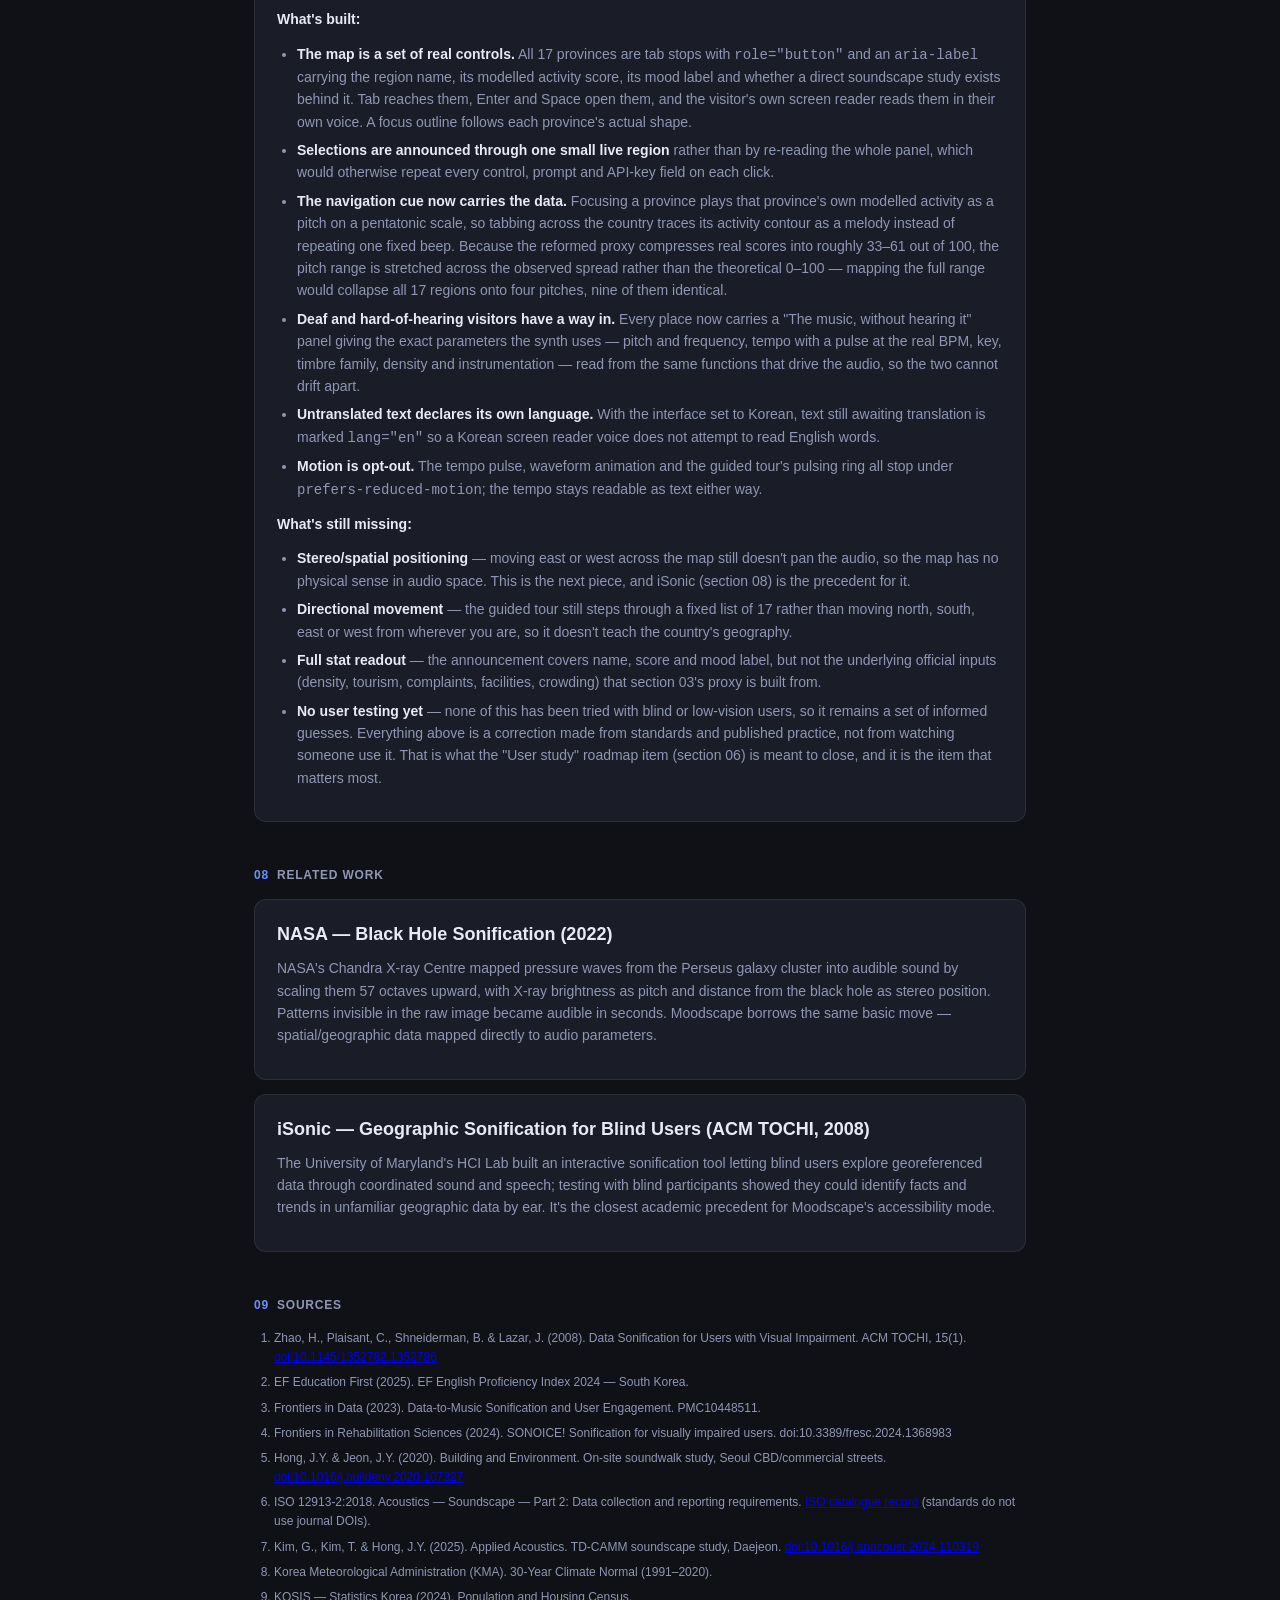
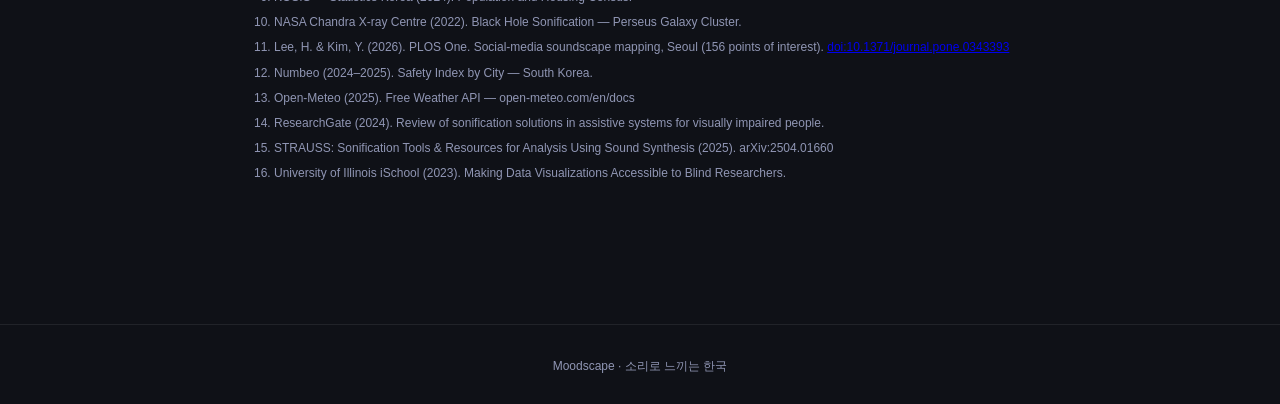
==== commit 23919d36: "Reproducible region scoring + accessible map navigation Two structural changes, documented in out/Lo" ====
--- a/about.html
+++ b/about.html
@@ -11,21 +11,24 @@
 <header>
   <div class="logo">mood<span>scape</span></div>
   <nav>
-    <span class="header-lang-icon" title="Language for the accessibility estimate">🌐</span>
-    <select id="header-lang-select" class="header-lang-select" onchange="onHeaderLanguageChange(this.value)">
-      <option value="English">English</option>
-      <option value="Mandarin Chinese">Mandarin Chinese</option>
-      <option value="Japanese">Japanese</option>
-      <option value="Spanish">Spanish</option>
-      <option value="French">French</option>
-      <option value="German">German</option>
-      <option value="Vietnamese">Vietnamese</option>
-      <option value="Russian">Russian</option>
-      <option value="Arabic">Arabic</option>
-      <option value="Hindi">Hindi</option>
-      <option value="Portuguese">Portuguese</option>
-      <option value="Thai">Thai</option>
-    </select>
+    <div class="lang-picker" title="Language for the accessibility estimate">
+      <span class="header-lang-icon">🌐</span>
+      <select id="header-lang-select" class="header-lang-select" onchange="onHeaderLanguageChange(this.value)">
+        <option value="English">English</option>
+        <option value="Korean">한국어</option>
+        <option value="Mandarin Chinese">Mandarin Chinese</option>
+        <option value="Japanese">Japanese</option>
+        <option value="Spanish">Spanish</option>
+        <option value="French">French</option>
+        <option value="German">German</option>
+        <option value="Vietnamese">Vietnamese</option>
+        <option value="Russian">Russian</option>
+        <option value="Arabic">Arabic</option>
+        <option value="Hindi">Hindi</option>
+        <option value="Portuguese">Portuguese</option>
+        <option value="Thai">Thai</option>
+      </select>
+    </div>
     <a href="index.html">Explore the map</a>
     <a href="about.html">About &amp; research</a>
   </nav>
@@ -58,9 +61,33 @@
   </section>
 
   <section>
-    <h2><span class="n">03</span> The sonification algorithm <span class="badge partial" style="margin-left:6px;">Pitch/tempo/timbre/drift mapping built — scoring formula not yet wired in</span></h2>
-    <p>The research design behind Moodscape scores each province on a 0–100 "mood score" from a weighted formula. An earlier version of this document labelled the density term "population density, inverse" — that was backwards: the data shows the opposite relationship. Seoul has both the highest density (16,000/km²) <em>and</em> the highest mood score (92); Jeju has the lowest of both. Density scales the score <em>up</em>, toward "exciting," not down. The corrected formula:</p>
-    <div class="formula">Mood Score = (Safety × 0.30) + (Language proficiency × 0.25)
+    <h2><span class="n">03</span> The sonification algorithm <span class="badge built" style="margin-left:6px;">Transparent activity proxy live — validation still required</span></h2>
+    <div class="card" style="border-color:rgba(108,143,255,0.35);">
+      <h3 style="margin-bottom:6px;">What's live now: official-data activity proxy</h3>
+      <p style="margin-bottom:8px;">All 17 regions use the same five province-level inputs: 2025 population density, 2024 domestic-tourism trips per resident, 2023 noise complaints per 100,000 residents, registered noise-emitting facilities per 100,000 residents, and crowding pressure derived from the official 2024 National Tourism Survey. Each positive input is log transformed and min–max scaled across the 17 regions before weighting, so a single extreme value cannot automatically decide the result.</p>
+      <div class="formula">Activity Proxy = 35% density + 30% tourism intensity + 15% noise complaints + 10% noise facilities + 10% crowding pressure</div>
+      <p>A second, non-audio context score is kept separate: <b style="color:var(--text)">Visitor Pleasantness = 40% overall satisfaction + 25% recommendation + 20% revisit intention + 15% crowding satisfaction</b>. Keeping activity and pleasantness separate follows the logic of the ISO 12913 circumplex without claiming that tourism responses are an ISO soundscape survey.</p>
+      <p style="margin-bottom:0;">The inputs are measured; the weights are human-chosen starting hypotheses. This score is therefore reproducible but not yet validated as perceived Eventfulness. Direct Seoul and Daejeon soundscape findings appear only as comparison references and are not blended into the score. Place-level values remain illustrative offsets because equivalent landmark-level data do not exist.</p>
+    </div>
+
+    <h3 style="margin-top:24px;">Why these specific percentages — the live formula's weights</h3>
+    <p>Each weight below is argued from how much a variable actually differentiates the 17 regions from each other and how directly it measures what it's standing in for — the same two questions the historical four-variable formula's weights (further down this section) were argued from, applied here to the formula that actually runs.</p>
+    <p><b style="color:var(--text)">Density at 35%, the largest weight in the Activity Proxy.</b> Of the five inputs, density has by far the widest real spread — from about 90/km² in Gangwon to over 15,400/km² in central Seoul, more than two orders of magnitude. It's also the most stable and objective of the five: a census figure, not a self-report subject to mood or memory. The input that both discriminates hardest between regions and is measured most reliably earns the top weight.</p>
+    <p><b style="color:var(--text)">Tourism intensity at 30%, second because it corrects a blind spot density has.</b> Trips-per-resident is what stops a structurally sparse province like Gangwon (90/km²) from reading as dead quiet — Gangwon is actually Korea's most tourism-saturated province per capita, at roughly 20 trips per resident per year, the widest relative spread of any input. Without this term, low-density-but-tourist-flooded regions would be scored purely on emptiness. It sits just under density rather than above it because a trip count is a seasonal flow that moves year to year, while density is a structural fact — the more volatile measure takes the second seat, not the first.</p>
+    <p><b style="color:var(--text)">Noise complaints per 100k at 15%.</b> A genuine measured signal, but a behavioral one before it's an acoustic one — it depends on whether residents in a region actually file a complaint, not purely on how loud things are. Its spread across regions (roughly 9×, Sejongsi to Seoul) is real but noticeably narrower than density's or tourism's. A real but noisier-as-a-construct, moderately-discriminating input sits in the middle of the weighting, not at either end.</p>
+    <p><b style="color:var(--text)">Noise-emitting facilities per 100k at 10%.</b> This one has a large raw spread (roughly 75×) but it doesn't move with the other four inputs — Seoul, the highest-density and highest-tourism region, has the <em>lowest</em> facility count per capita, while an industrial province like Chungcheongbuk-do tops the list. It's measuring industrial character, not crowd energy — a genuinely different signal worth including, but one that could pull a quiet manufacturing province's score up in a way that would mislead if trusted too heavily. Low weight lets it nudge the result, not decide it.</p>
+    <p><b style="color:var(--text)">Crowding pressure at 10%, tied for smallest.</b> Across all 17 regions this is the narrowest band of any Activity Proxy input — under 2× from lowest to highest, since every province's visitors report fairly similar crowding satisfaction. Following the same logic used for temperature in the historical formula below: a near-uniform variable is capped at the smallest weight so it can't dilute the inputs actually doing the work of telling regions apart.</p>
+    <p><b style="color:var(--text)">Overall satisfaction at 40%, the largest Visitor Pleasantness weight, despite the narrowest spread of its four inputs.</b> It only ranges about 5.5 points across all 17 regions on a 100-point scale — the tightest band in either formula. It still leads because it's the single most direct answer available to "was being here pleasant," the headline item the underlying survey is built around. Directness of measurement outweighs the fact that its numbers barely move region to region.</p>
+    <p><b style="color:var(--text)">Recommendation at 25%.</b> A stronger, less self-serving signal than a passive satisfaction rating — recommending a place to others is a costlier, more honest endorsement — and its spread (roughly 8.3 points) is wider than overall satisfaction's. Second-most-direct measure, second-largest weight.</p>
+    <p><b style="color:var(--text)">Revisit intention at 20%.</b> Logically adjacent to recommendation but personal rather than social: a visitor can genuinely find a place pleasant without ever needing to return — a memorial park or a one-time landmark, for instance. Its spread (roughly 9.0 points) is technically the widest of the three headline Pleasantness items, but its link to "was this pleasant" is weaker for certain place types, which is why it sits a notch below recommendation rather than above it.</p>
+    <p style="margin-bottom:0;"><b style="color:var(--text)">Crowding satisfaction at 15%, smallest.</b> It has the widest raw spread of all four Pleasantness inputs (roughly 11.4 points) but is the narrowest in scope — a single facet of experience, not a holistic read. It's also already doing work on the other side of the model, inverted into "crowding pressure" for the Activity Proxy. Keeping it smallest here stops one raw survey question from carrying outsized weight on both axes of the model at once.</p>
+    <div class="status-banner" style="margin-top:14px;">
+      <span>📎</span>
+      <div><b>Honesty note:</b> this per-weight reasoning was written after the formula, from the actual data spreads and each variable's directness and redundancy against the others — it documents a defensible rationale for the numbers above, not a record of the original decision process. Like the historical formula's weights below, none of this is claimed to be the optimal split, and it hasn't been tested against a listener or perception study.</div>
+    </div>
+
+    <p style="margin-top:24px;">The four-variable formula below was Moodscape's original scoring design (Safety, Language proficiency, Density, Annual Temperature). It is retained as design history and does not produce the live region score. Density and Seasonal Drift remain possible independent audio parameters:</p>
+    <div class="formula">Mood Score (four-variable, proposed) = (Safety × 0.30) + (Language proficiency × 0.25)
            + (Density Score × 0.25) + (Annual Temp Score × 0.20)</div>
     <p>The second term used to be fixed as "English proficiency," sourced from the EF EPI — which quietly assumed every listener is, or wants to be understood in, English. That's now generalized to <b style="color:var(--text)">Language proficiency</b>: the live app lets a listener pick their own language from a dropdown in each province's panel (English plus eleven others — Mandarin, Japanese, Spanish, French, German, Vietnamese, Russian, Arabic, Hindi, Portuguese, Thai), and estimates that specific province's accessibility for the chosen language on the spot via a Gemini API call — the same bring-your-own-key mechanism already used by "Ask a Local" and the AI music-style predictor, so no new key is needed if one's already saved. English is the only language with a real citable index (EF EPI) behind it, so the AI is told to anchor on that number when English is selected; every other language gets an explicitly labeled reasoned estimate built from proxy signals (tourism volume, expat communities, signage prevalence) — the same estimate-what's-uncited-rather-than-invent-it approach documented for the research pipeline in section 05. Results are cached per province/language pair in the browser so they're not re-queried on every visit.</p>
     <p>That score drives four audio parameters, plus a fifth — Seasonal Drift — computed independently from the province's temperature <em>swing</em> rather than the composite score:</p>
@@ -127,14 +154,14 @@
       <div class="card"><div class="k" style="font-weight:600;">Jeju-do</div><div class="v">6.1°C → 28.0°C → swing <b>21.9°C</b> → Drift Depth 0.73 (steadiest of the four)</div></div>
     </div>
 
-    <p style="margin-top:14px;">In the current app, place and province "mood scores" are hand-assigned rather than computed live from this formula, and neither the corrected Density Score nor Seasonal Drift is wired into the audio yet.</p>
+    <p style="margin-top:14px;">Province-level activity scores in the live app are computed from the official-data composite above, not this historical four-variable design. Place-level scores remain illustrative, and neither the historical Density Score nor Seasonal Drift is independently wired into the audio yet.</p>
     <h3 style="margin-top:24px;">Audio: real AI tracks (Suno), with a synth fallback</h3>
     <p>Each place resolves its soundscape through three layers, in order: <b>(1)</b> a pre-generated real track — a hosted URL, or an MP3 dropped into the <code style="background:var(--bg3);padding:1px 5px;border-radius:4px;">audio/</code> folder (generated in <a href="https://suno.com" target="_blank" rel="noopener" style="color:var(--accent)">Suno</a> from a per-place prompt the app builds automatically); <b>(2)</b> fully automatic live generation if a paid <a href="https://sunoapi.org" target="_blank" rel="noopener" style="color:var(--accent)">sunoapi.org</a> API key is saved in the browser — request/response shape verified against their published API docs, not guessed; <b>(3)</b> a built-in Web Audio synth fallback so the player is never silent. The prompts are deliberately genre-distinct by mood band — a "very peaceful" place asks Suno for slow ambient drone, a "very exciting" one for driving EDM — so tracks differ sharply from each other, not just in pitch. When a real track plays it's routed through a live audio analyser, so the waveform reacts to the actual audio. Suno itself has no official public API, which is why layer (2) depends on a paid third-party provider rather than Suno directly; whether that provider's server allows direct browser-origin requests (CORS) is unverified, so the download-and-drop workflow in layer (1) remains the dependable path if live generation fails silently against CORS.</p>
   </section>
 
   <section>
     <h2><span class="n">04</span> Four reference provinces <span class="badge built" style="margin-left:6px;">Data collected</span></h2>
-    <p>These four provinces were the initial dataset used to validate the scoring formula against real published statistics. The live app's interactive map now covers all 17 South Korean provinces/metros individually, each with its own real places, illustrative (not formula-derived) mood scores, real Wikimedia Commons photos, and links to real Google Maps review pages — but that per-place dataset isn't yet computed from this formula either.</p>
+    <p>These four provinces were the initial dataset used to prototype the earlier four-variable formula; they did not scientifically validate it. The live map now covers all 17 South Korean provinces/metros, and its region-level activity values use the official-data composite in section 03. Per-place scores remain illustrative offsets, not independently measured values.</p>
     <div class="province-grid">
       <div class="card">
         <div class="province-note">A5 · 880 Hz — Seoul</div>
@@ -224,7 +251,7 @@
         <div class="num">6</div>
         <div class="body">
           <h4>Service integration</h4>
-          <p>The fused findings rewrote the 17 region-level taglines shown in the live app, grounding generic phrases in specific researched facts. Deliberately <em>not</em> changed: the app's underlying 0–1 mood scores that drive the map's color and audio engine, which stay hand-assigned rather than computed from either the sonification formula (section 03) or this report's P/E estimates — mixing two differently-sourced scoring systems into one numeric field would create exactly the kind of quiet inconsistency this project tries to avoid. That integration remains a documented, not-yet-done next step.</p>
+          <p>The fused findings rewrote the 17 region-level taglines shown in the live app, grounding generic phrases in specific researched facts. Its reasoned P/E estimates are no longer used as measured data. The live color and audio baseline now come from the reproducible official-data composite in section 03; Seoul and Daejeon research is retained only as external comparison evidence. Place-level scores remain illustrative because no equivalent per-landmark dataset exists.</p>
         </div>
       </div>
     </div>
@@ -288,14 +315,23 @@
     <h2><span class="n">07</span> Improvements needed <span class="badge partial" style="margin-left:6px;">Built, but short of the original design</span></h2>
     <p class="lede">Tracked separately from the roadmap (section 06), which is for features that don't exist at all yet. This section is for a feature that's live in the app but doesn't yet do everything it was meant to.</p>
     <div class="card">
-      <h3>♿ Accessibility mode</h3>
-      <p><b style="color:var(--text)">What's actually built:</b> the ♿ Accessibility Mode toggle in the live app turns on keyboard navigation across all 17 provinces — Left/Right arrow steps along a highlighted dashed "tactile path" between province centroids, with a Web Audio tick on every step and a sharper double-beep when landing on a place node; the Web Speech API narrates the province name, mood label, score, and description out loud on each step; Enter/Space opens that province and Escape returns to the country view. This is a real, working keyboard- and audio-driven alternative to mouse/visual map interaction, not a mockup.</p>
-      <p><b style="color:var(--text)">What's still missing against the original design intent:</b></p>
+      <h3>Accessibility</h3>
+      <p><b style="color:var(--text)">The design was corrected, not just extended.</b> The first version put accessibility behind a separate toggle that spoke through the Web Speech API and captured the arrow keys globally. That competes with a blind visitor's actual screen reader — VoiceOver, NVDA or JAWS — which already has the visitor's chosen voice, speed and braille display, and which uses those same arrow keys for its own navigation. The map itself is now accessible, and the guided audio tour is an extra on top rather than the only way in.</p>
+      <p><b style="color:var(--text)">What's built:</b></p>
       <ul style="margin: 0 0 12px 20px; color: var(--text2); font-size: 14px;">
-        <li style="margin-bottom:6px;"><b style="color:var(--text)">Stereo/spatial positioning</b> — moving east or west across the map doesn't pan the audio left or right, so the map still has no physical sense in audio space; every tick and voice line plays dead center regardless of where the selected province actually sits.</li>
-        <li style="margin-bottom:6px;"><b style="color:var(--text)">A real note preview</b> — the navigation tick is a fixed cue (880 Hz landing beep, 320 Hz step click), not the province's actual mapped pitch from section 03's formula, so a listener can't yet hear a preview of what a province sounds like before opening it.</li>
-        <li style="margin-bottom:6px;"><b style="color:var(--text)">Full stat readout</b> — the spoken narration covers mood label, score, and description, but not the underlying sourced stats (safety, English proficiency, density, temperature) that section 03's formula is actually built from.</li>
-        <li><b style="color:var(--text)">No user testing yet</b> — the feature hasn't been tried with blind or low-vision users to confirm it's actually usable end-to-end; that's what the "User study" roadmap item (section 06) is meant to close.</li>
+        <li style="margin-bottom:6px;"><b style="color:var(--text)">The map is a set of real controls.</b> All 17 provinces are tab stops with <code>role="button"</code> and an <code>aria-label</code> carrying the region name, its modelled activity score, its mood label and whether a direct soundscape study exists behind it. Tab reaches them, Enter and Space open them, and the visitor's own screen reader reads them in their own voice. A focus outline follows each province's actual shape.</li>
+        <li style="margin-bottom:6px;"><b style="color:var(--text)">Selections are announced through one small live region</b> rather than by re-reading the whole panel, which would otherwise repeat every control, prompt and API-key field on each click.</li>
+        <li style="margin-bottom:6px;"><b style="color:var(--text)">The navigation cue now carries the data.</b> Focusing a province plays that province's own modelled activity as a pitch on a pentatonic scale, so tabbing across the country traces its activity contour as a melody instead of repeating one fixed beep. Because the reformed proxy compresses real scores into roughly 33–61 out of 100, the pitch range is stretched across the observed spread rather than the theoretical 0–100 — mapping the full range would collapse all 17 regions onto four pitches, nine of them identical.</li>
+        <li style="margin-bottom:6px;"><b style="color:var(--text)">Deaf and hard-of-hearing visitors have a way in.</b> Every place now carries a "The music, without hearing it" panel giving the exact parameters the synth uses — pitch and frequency, tempo with a pulse at the real BPM, key, timbre family, density and instrumentation — read from the same functions that drive the audio, so the two cannot drift apart.</li>
+        <li style="margin-bottom:6px;"><b style="color:var(--text)">Untranslated text declares its own language.</b> With the interface set to Korean, text still awaiting translation is marked <code>lang="en"</code> so a Korean screen reader voice does not attempt to read English words.</li>
+        <li><b style="color:var(--text)">Motion is opt-out.</b> The tempo pulse, waveform animation and the guided tour's pulsing ring all stop under <code>prefers-reduced-motion</code>; the tempo stays readable as text either way.</li>
+      </ul>
+      <p><b style="color:var(--text)">What's still missing:</b></p>
+      <ul style="margin: 0 0 12px 20px; color: var(--text2); font-size: 14px;">
+        <li style="margin-bottom:6px;"><b style="color:var(--text)">Stereo/spatial positioning</b> — moving east or west across the map still doesn't pan the audio, so the map has no physical sense in audio space. This is the next piece, and iSonic (section 08) is the precedent for it.</li>
+        <li style="margin-bottom:6px;"><b style="color:var(--text)">Directional movement</b> — the guided tour still steps through a fixed list of 17 rather than moving north, south, east or west from wherever you are, so it doesn't teach the country's geography.</li>
+        <li style="margin-bottom:6px;"><b style="color:var(--text)">Full stat readout</b> — the announcement covers name, score and mood label, but not the underlying official inputs (density, tourism, complaints, facilities, crowding) that section 03's proxy is built from.</li>
+        <li><b style="color:var(--text)">No user testing yet</b> — none of this has been tried with blind or low-vision users, so it remains a set of informed guesses. Everything above is a correction made from standards and published practice, not from watching someone use it. That is what the "User study" roadmap item (section 06) is meant to close, and it is the item that matters most.</li>
       </ul>
     </div>
   </section>
@@ -316,13 +352,17 @@
     <h2><span class="n">09</span> Sources</h2>
     <div class="refs">
       <ol>
-        <li>ACM TOCHI (2008). iSonic: Interactive Data Sonification for Blind Users.</li>
+        <li>Zhao, H., Plaisant, C., Shneiderman, B. &amp; Lazar, J. (2008). Data Sonification for Users with Visual Impairment. ACM TOCHI, 15(1). <a href="https://doi.org/10.1145/1352782.1352786" target="_blank" rel="noopener">doi:10.1145/1352782.1352786</a></li>
         <li>EF Education First (2025). EF English Proficiency Index 2024 — South Korea.</li>
         <li>Frontiers in Data (2023). Data-to-Music Sonification and User Engagement. PMC10448511.</li>
         <li>Frontiers in Rehabilitation Sciences (2024). SONOICE! Sonification for visually impaired users. doi:10.3389/fresc.2024.1368983</li>
+        <li>Hong, J.Y. &amp; Jeon, J.Y. (2020). Building and Environment. On-site soundwalk study, Seoul CBD/commercial streets. <a href="https://doi.org/10.1016/j.buildenv.2020.107327" target="_blank" rel="noopener">doi:10.1016/j.buildenv.2020.107327</a></li>
+        <li>ISO 12913-2:2018. Acoustics — Soundscape — Part 2: Data collection and reporting requirements. <a href="https://www.iso.org/standard/75267.html" target="_blank" rel="noopener">ISO catalogue record</a> (standards do not use journal DOIs).</li>
+        <li>Kim, G., Kim, T. &amp; Hong, J.Y. (2025). Applied Acoustics. TD-CAMM soundscape study, Daejeon. <a href="https://doi.org/10.1016/j.apacoust.2024.110319" target="_blank" rel="noopener">doi:10.1016/j.apacoust.2024.110319</a></li>
         <li>Korea Meteorological Administration (KMA). 30-Year Climate Normal (1991–2020).</li>
         <li>KOSIS — Statistics Korea (2024). Population and Housing Census.</li>
         <li>NASA Chandra X-ray Centre (2022). Black Hole Sonification — Perseus Galaxy Cluster.</li>
+        <li>Lee, H. &amp; Kim, Y. (2026). PLOS One. Social-media soundscape mapping, Seoul (156 points of interest). <a href="https://doi.org/10.1371/journal.pone.0343393" target="_blank" rel="noopener">doi:10.1371/journal.pone.0343393</a></li>
         <li>Numbeo (2024–2025). Safety Index by City — South Korea.</li>
         <li>Open-Meteo (2025). Free Weather API — open-meteo.com/en/docs</li>
         <li>ResearchGate (2024). Review of sonification solutions in assistive systems for visually impaired people.</li>
@@ -335,6 +375,7 @@
 
 <footer>Moodscape · 소리로 느끼는 한국</footer>
 
+<script src="i18n.js"></script>
 <script src="prompt.js"></script>
 </body>
 </html>
--- a/about.css
+++ b/about.css
@@ -26,9 +26,24 @@
 header nav a { color: var(--text2); text-decoration: none; font-size: 13px; margin-left: 20px; }
 header nav a:hover { color: var(--text); }
 header nav { display: flex; align-items: center; }
-.header-lang-icon { font-size: 14px; }
-.header-lang-select { margin-left: 6px; background: var(--bg3); border: 0.5px solid var(--border); border-radius: 7px; padding: 6px 8px; color: var(--text); font-size: 12px; outline: none; cursor: pointer; }
-.header-lang-select:focus { border-color: var(--accent); }
+.lang-picker {
+  display: flex; align-items: center; gap: 6px;
+  background: var(--bg3); border: 0.5px solid var(--border); border-radius: 8px;
+  padding: 6px 10px; transition: border-color 0.15s;
+}
+.lang-picker:focus-within { border-color: var(--accent); }
+.header-lang-icon { font-size: 13px; line-height: 1; }
+.header-lang-select {
+  appearance: none; -webkit-appearance: none; -moz-appearance: none;
+  background: transparent url("data:image/svg+xml,%3Csvg xmlns='http://www.w3.org/2000/svg' width='10' height='6' viewBox='0 0 10 6'%3E%3Cpath d='M1 1l4 4 4-4' stroke='%239096b4' stroke-width='1.4' fill='none' stroke-linecap='round' stroke-linejoin='round'/%3E%3C/svg%3E") no-repeat right center;
+  border: none; outline: none; cursor: pointer;
+  padding: 0 16px 0 2px;
+  color: var(--text);
+  font-family: Calibri, 'Segoe UI', system-ui, sans-serif;
+  font-size: 12px;
+  margin-left: 0;
+}
+.header-lang-select option { background: var(--bg3); color: var(--text); font-family: Calibri, 'Segoe UI', system-ui, sans-serif; }
 
 main { max-width: 820px; margin: 0 auto; padding: 48px 24px 96px; }
 
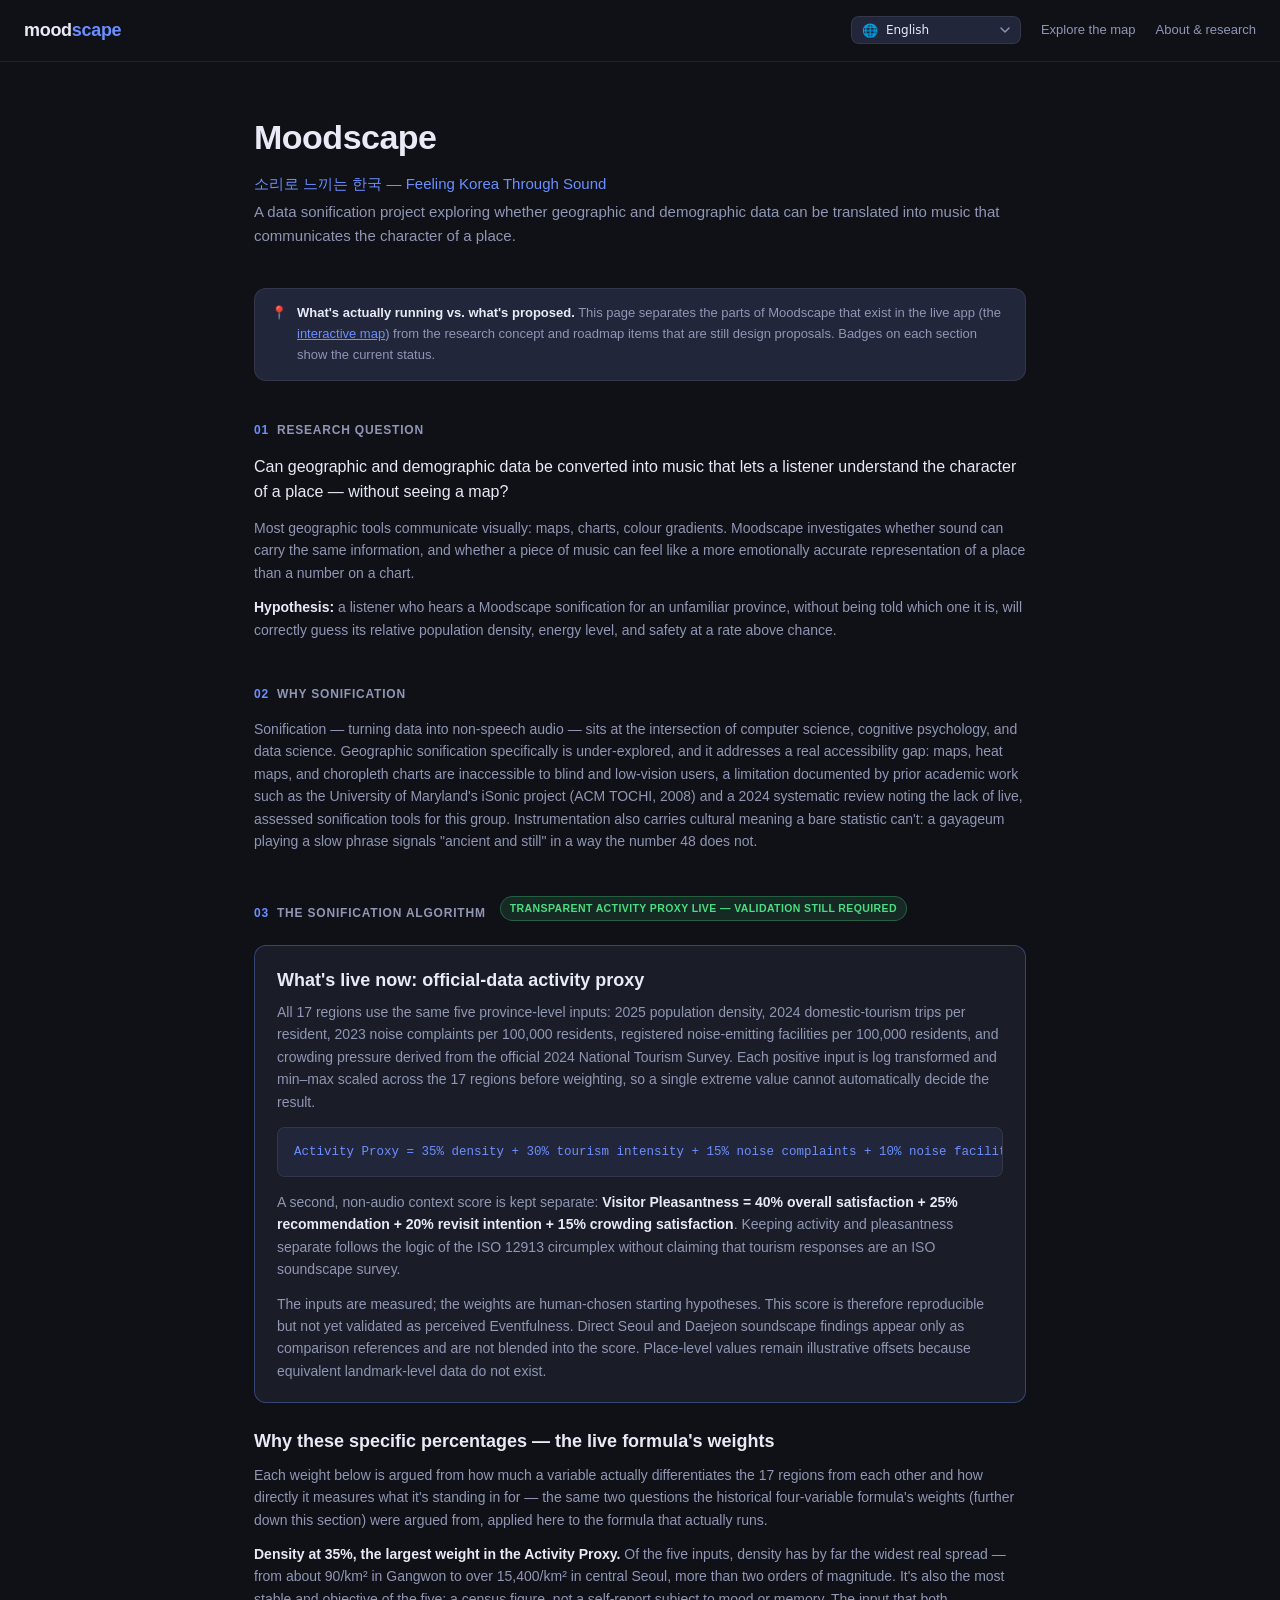
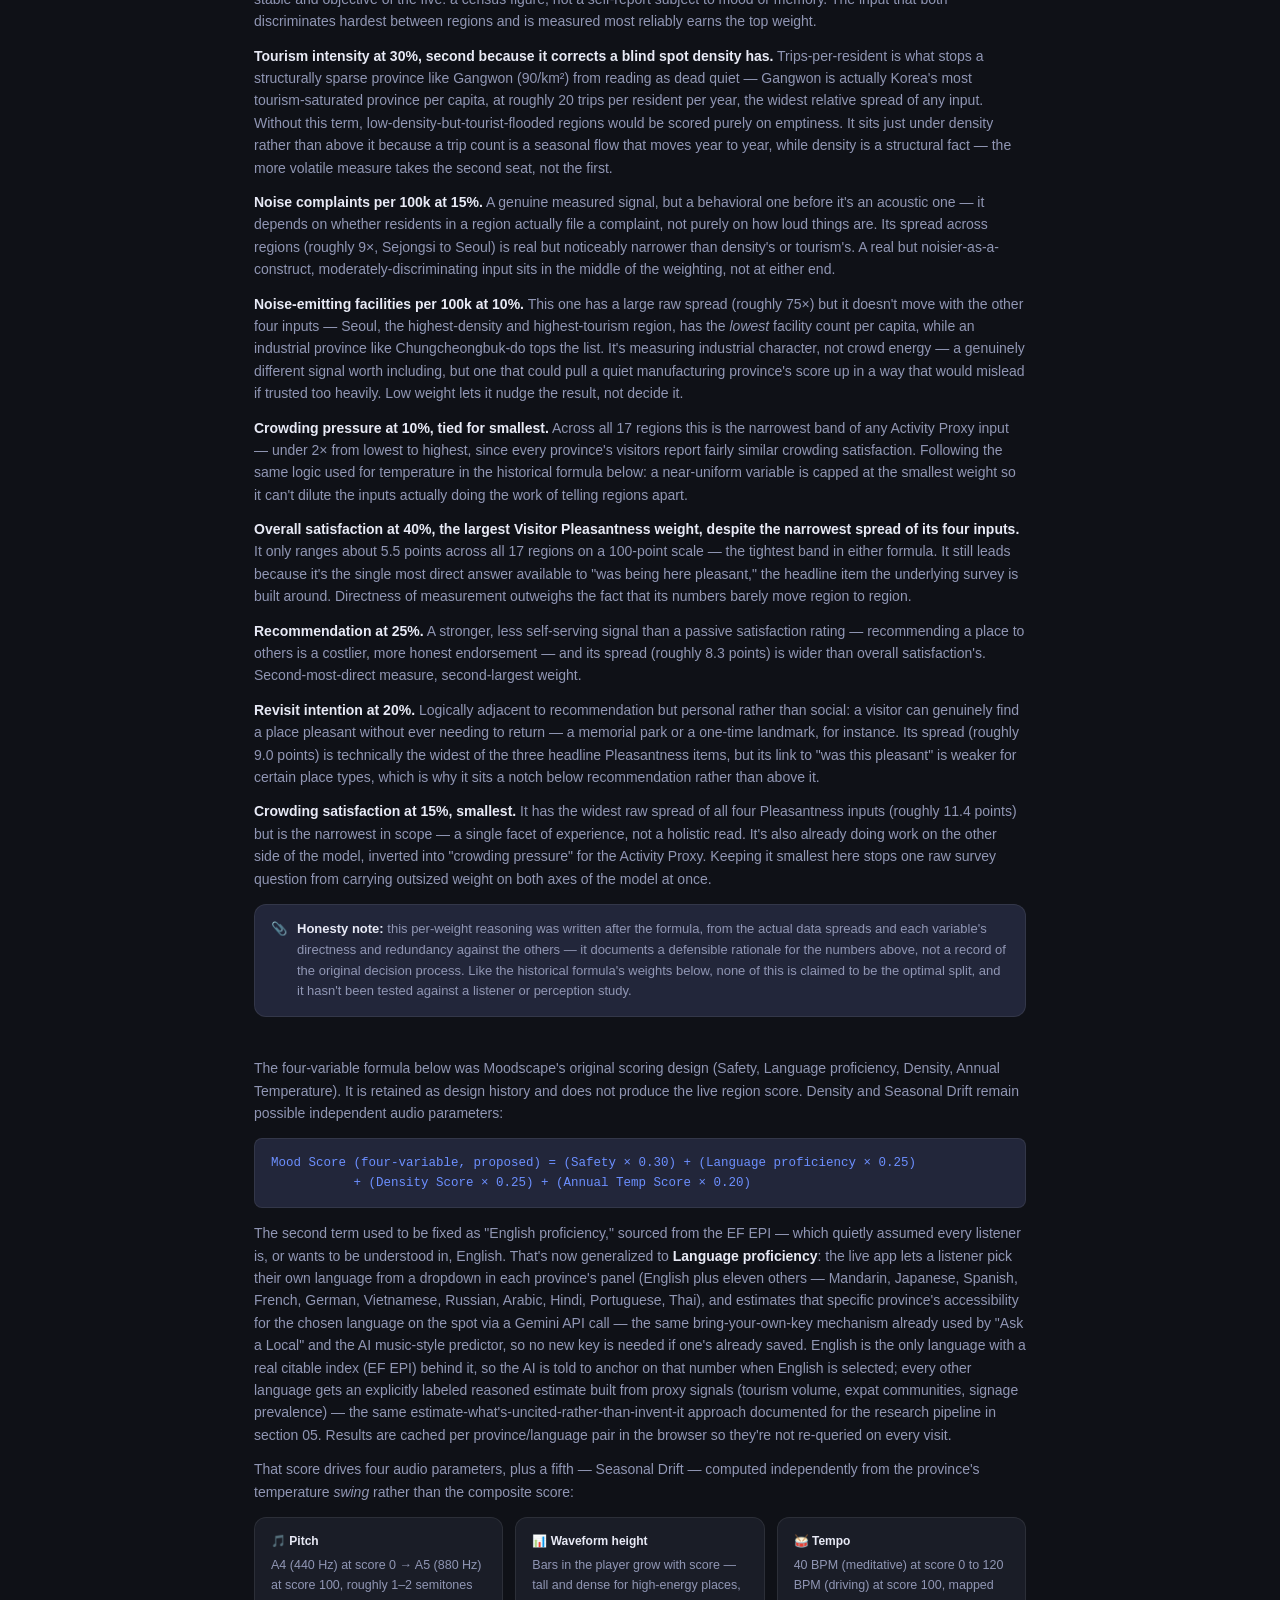
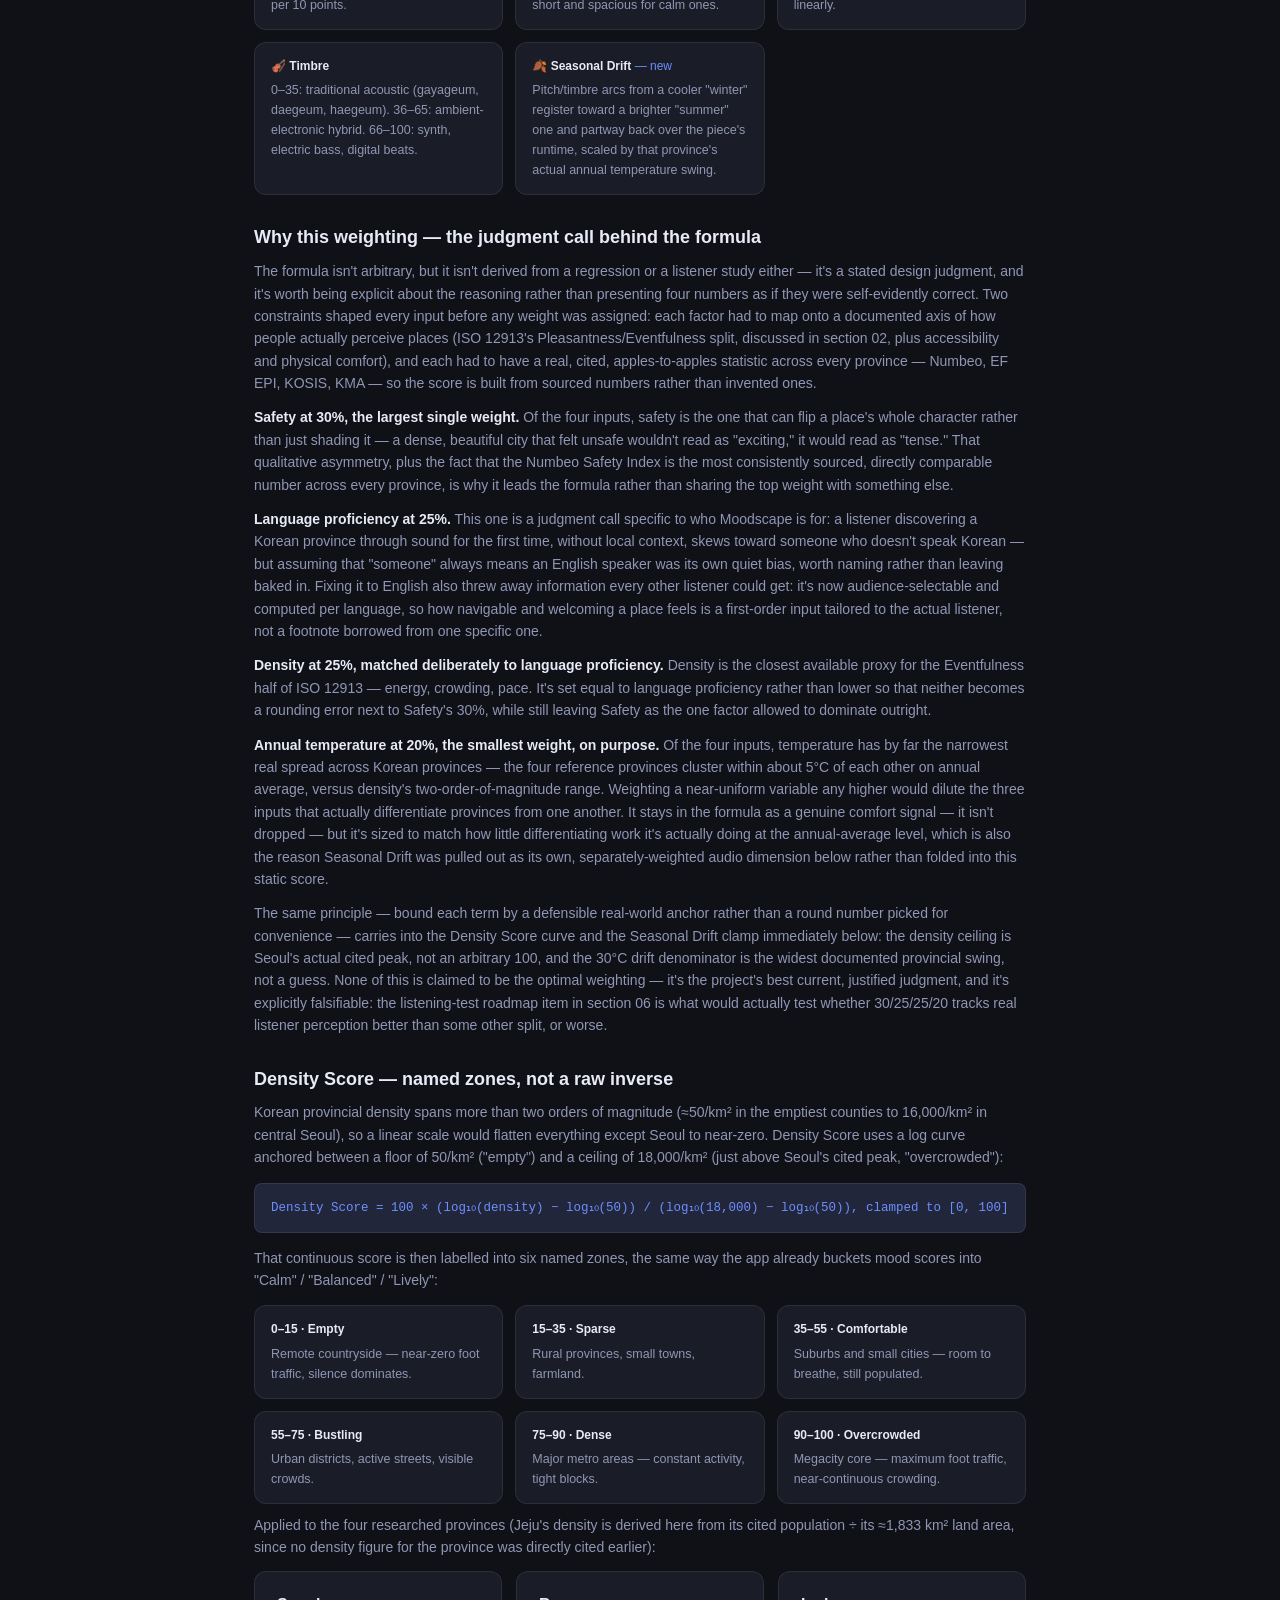
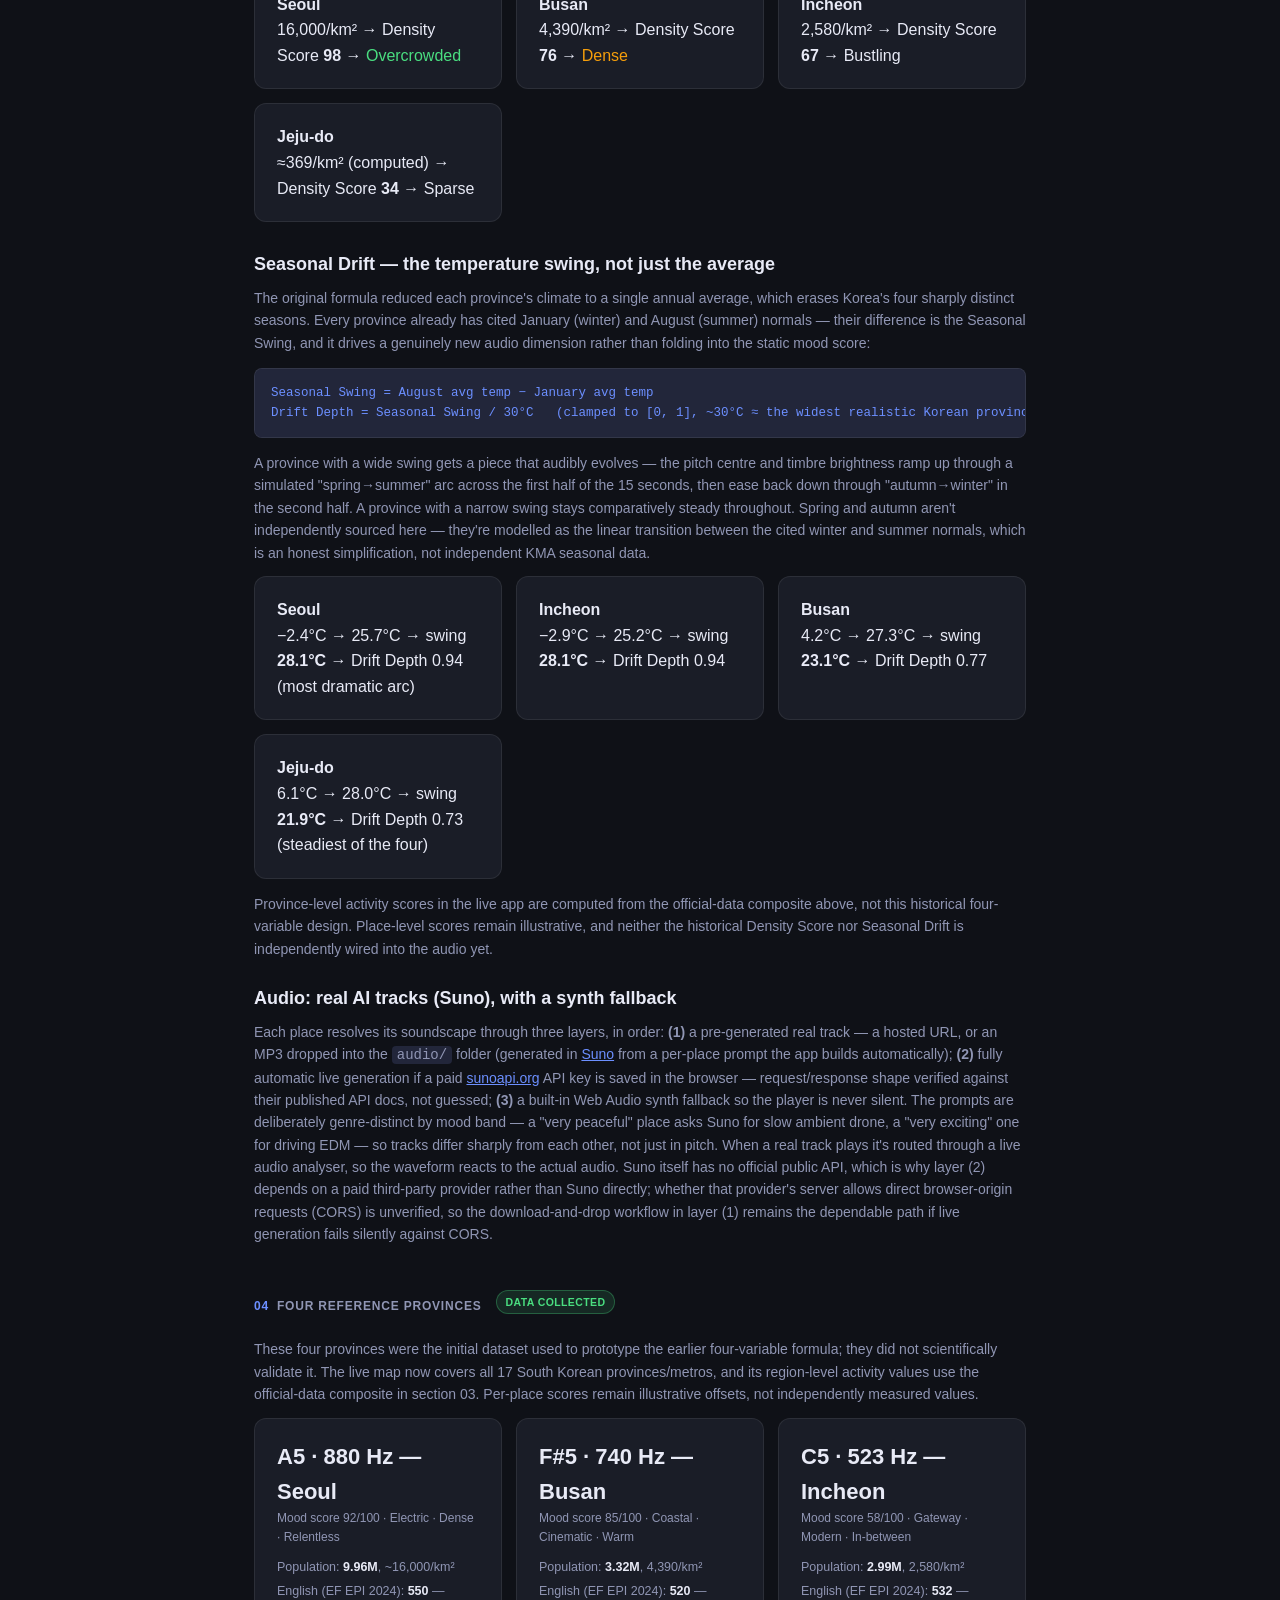
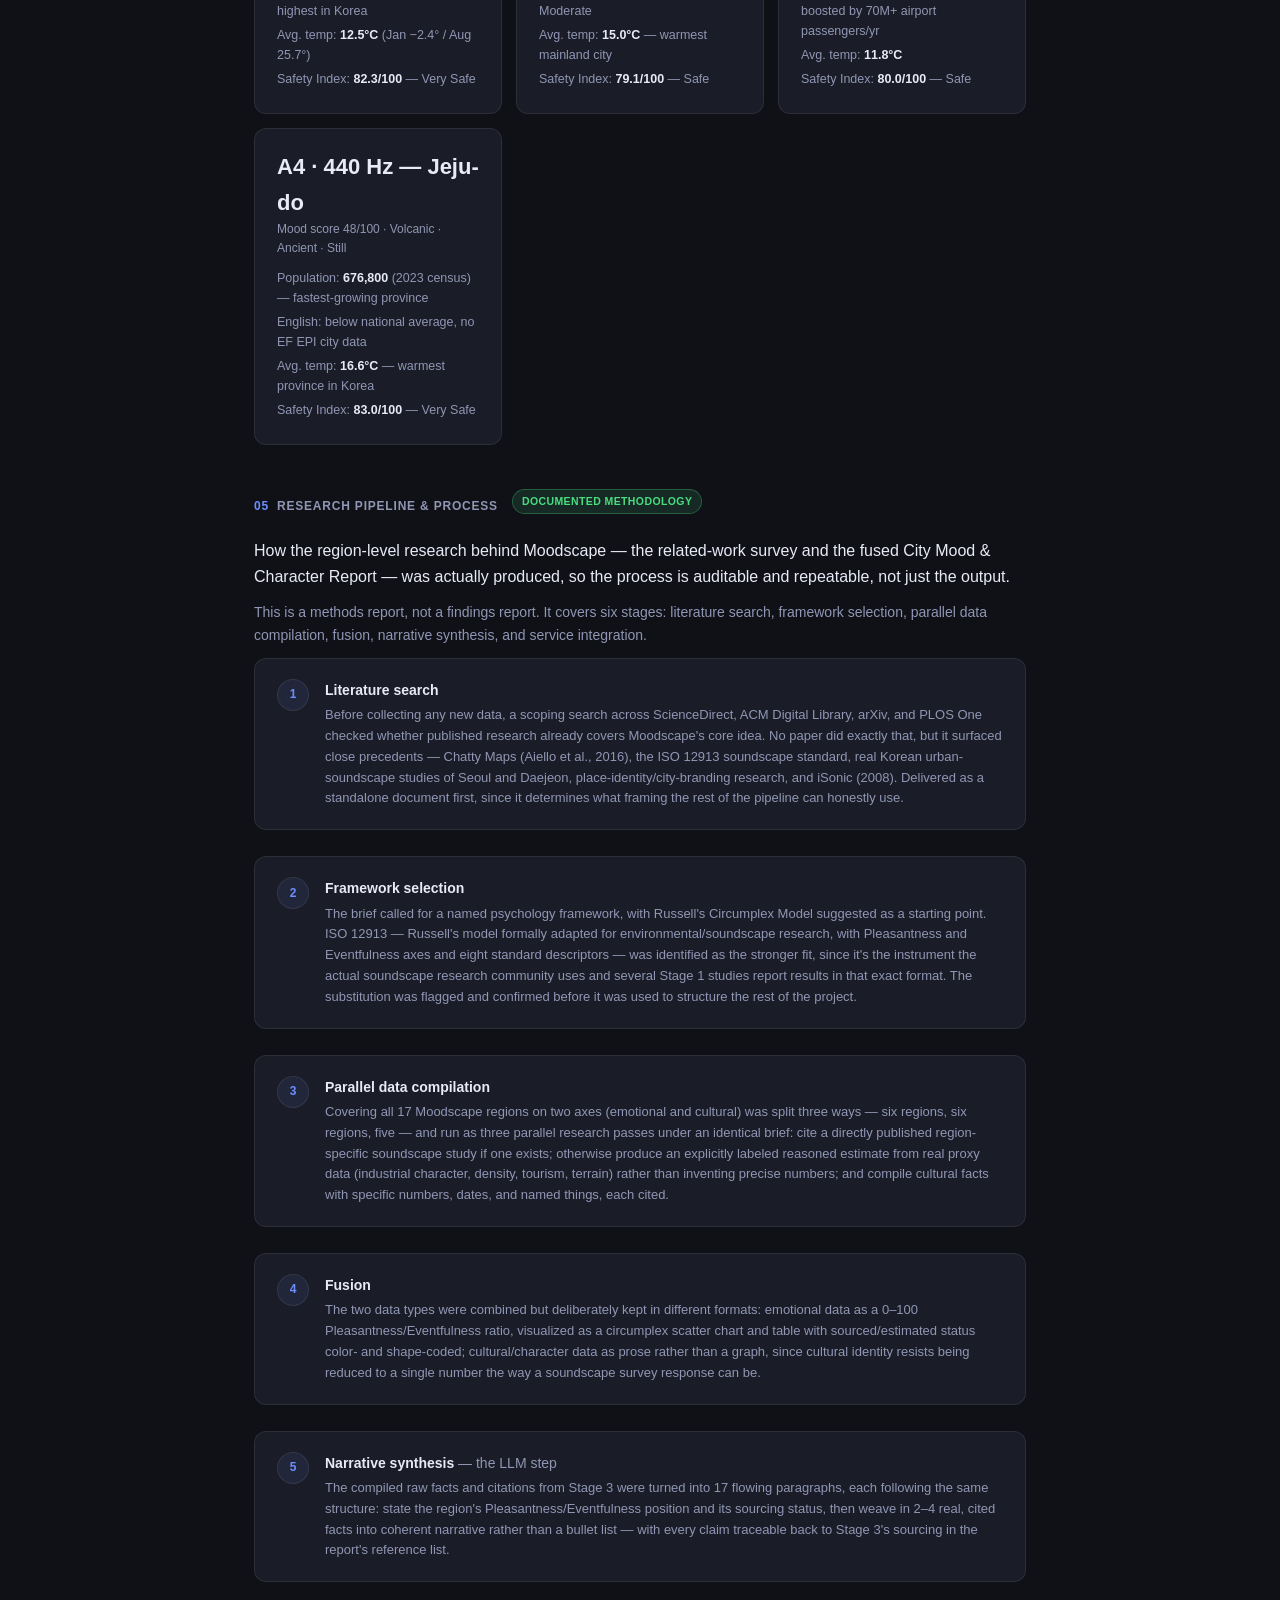
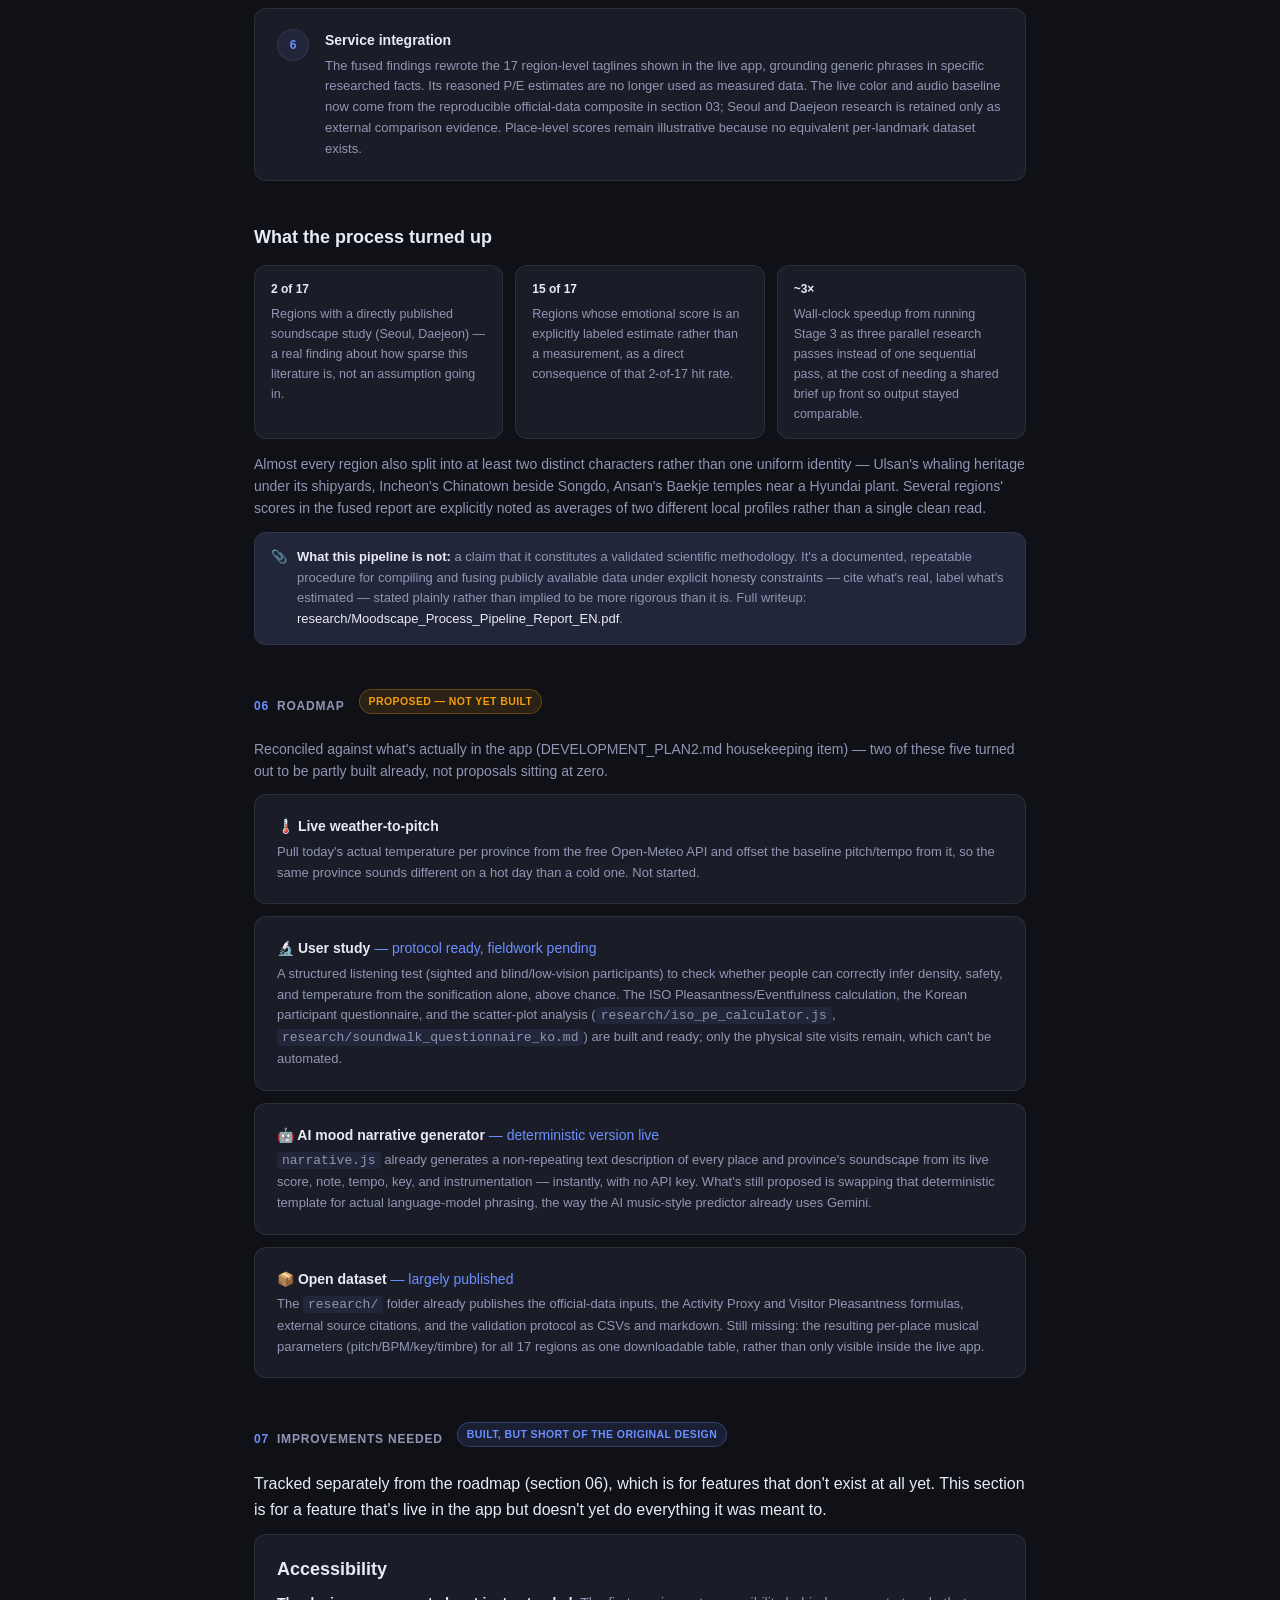
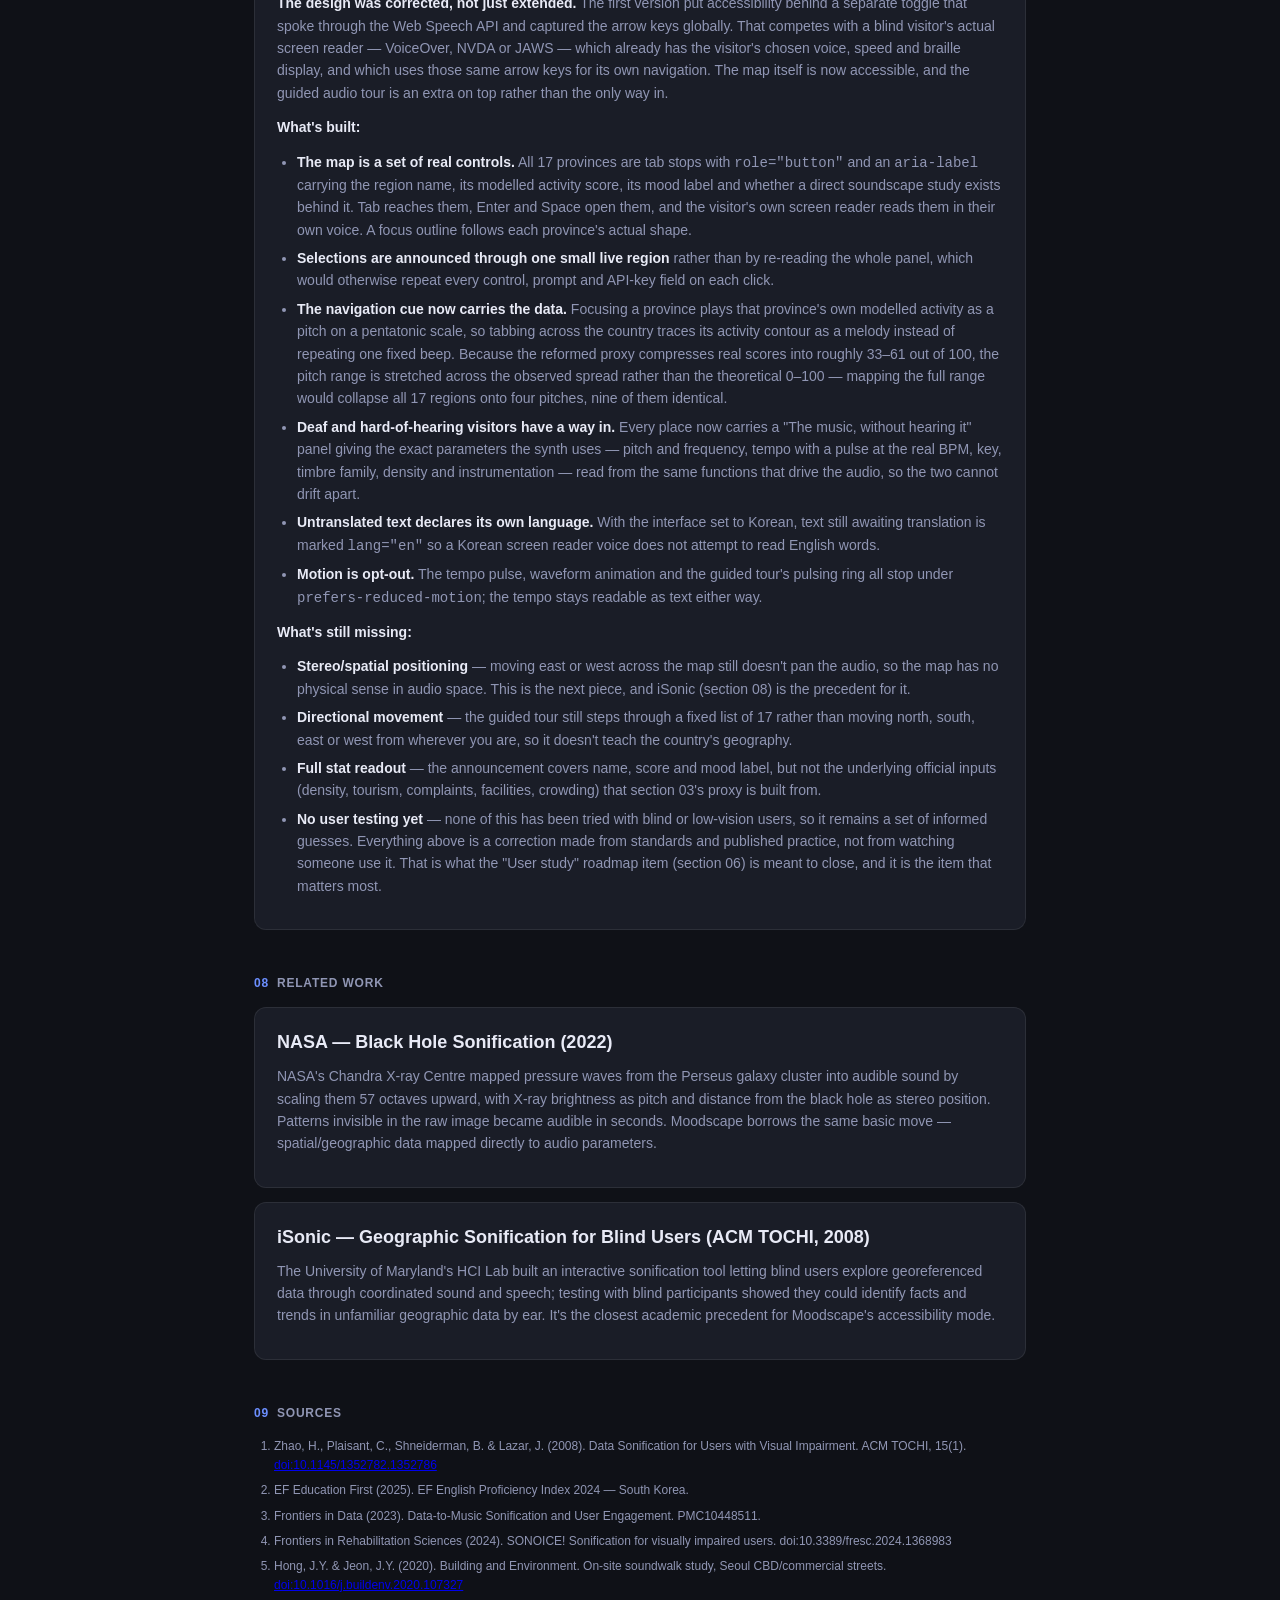
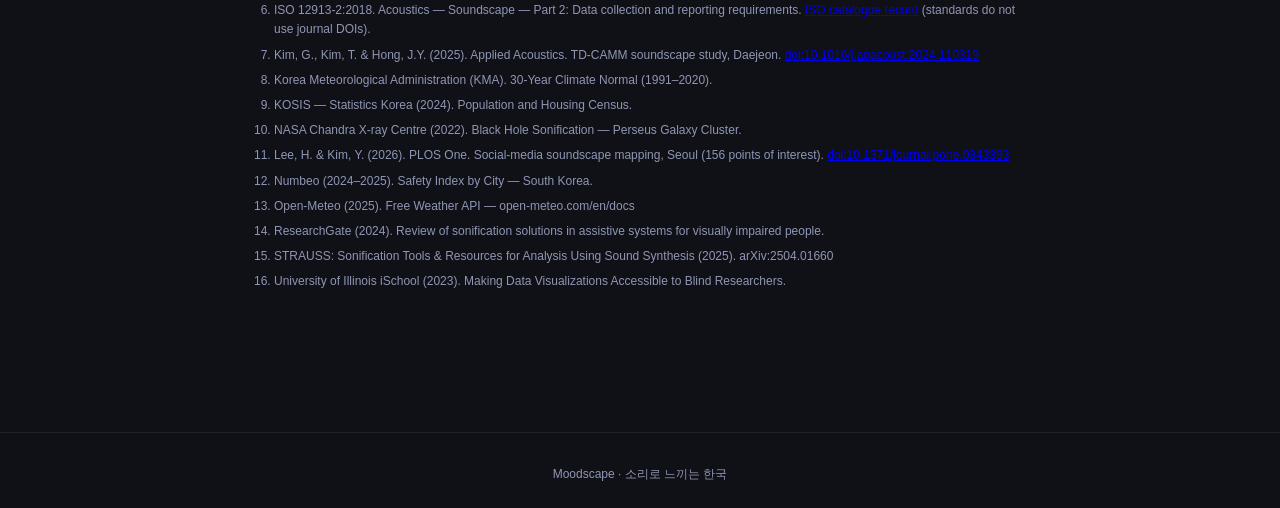
==== commit c7b37e29: "Wire Pleasantness into audio, flag illustrative scores, add README Implements DEVELOPMENT_PLAN2.md P" ====
--- a/about.html
+++ b/about.html
@@ -282,30 +282,30 @@
 
   <section>
     <h2><span class="n">06</span> Roadmap <span class="badge roadmap" style="margin-left:6px;">Proposed — not yet built</span></h2>
-    <p>These five ideas are design proposals for where Moodscape could go next. None of them exist in the current app yet; they're listed here so the goals are documented and each can be checked off as it lands.</p>
+    <p>Reconciled against what's actually in the app (DEVELOPMENT_PLAN2.md housekeeping item) — two of these five turned out to be partly built already, not proposals sitting at zero.</p>
     <div class="feature-list">
       <div class="card">
         <div class="ft">
           <h4>🌡️ Live weather-to-pitch</h4>
-          <p>Pull today's actual temperature per province from the free Open-Meteo API and offset the baseline pitch/tempo from it, so the same province sounds different on a hot day than a cold one.</p>
+          <p>Pull today's actual temperature per province from the free Open-Meteo API and offset the baseline pitch/tempo from it, so the same province sounds different on a hot day than a cold one. Not started.</p>
         </div>
       </div>
       <div class="card">
         <div class="ft">
-          <h4>🔬 User study</h4>
-          <p>A structured listening test (sighted and blind/low-vision participants) to check whether people can correctly infer density, safety, and temperature from the sonification alone, above chance.</p>
+          <h4>🔬 User study <span style="color:var(--accent);font-weight:400;">— protocol ready, fieldwork pending</span></h4>
+          <p>A structured listening test (sighted and blind/low-vision participants) to check whether people can correctly infer density, safety, and temperature from the sonification alone, above chance. The ISO Pleasantness/Eventfulness calculation, the Korean participant questionnaire, and the scatter-plot analysis (<code style="background:var(--bg3);padding:1px 5px;border-radius:4px;">research/iso_pe_calculator.js</code>, <code style="background:var(--bg3);padding:1px 5px;border-radius:4px;">research/soundwalk_questionnaire_ko.md</code>) are built and ready; only the physical site visits remain, which can't be automated.</p>
         </div>
       </div>
       <div class="card">
         <div class="ft">
-          <h4>🤖 AI mood narrative generator</h4>
-          <p>Generate a short, non-repeating text description of each province's soundscape from its live mood score, note, tempo, and instrumentation via a language model.</p>
+          <h4>🤖 AI mood narrative generator <span style="color:var(--accent);font-weight:400;">— deterministic version live</span></h4>
+          <p><code style="background:var(--bg3);padding:1px 5px;border-radius:4px;">narrative.js</code> already generates a non-repeating text description of every place and province's soundscape from its live score, note, tempo, key, and instrumentation — instantly, with no API key. What's still proposed is swapping that deterministic template for actual language-model phrasing, the way the AI music-style predictor already uses Gemini.</p>
         </div>
       </div>
       <div class="card">
         <div class="ft">
-          <h4>📦 Open dataset</h4>
-          <p>Publish the mood-score formula, source statistics, and resulting musical parameters for all 17 South Korean provinces (not just the four studied so far) so others can reuse or extend it.</p>
+          <h4>📦 Open dataset <span style="color:var(--accent);font-weight:400;">— largely published</span></h4>
+          <p>The <code style="background:var(--bg3);padding:1px 5px;border-radius:4px;">research/</code> folder already publishes the official-data inputs, the Activity Proxy and Visitor Pleasantness formulas, external source citations, and the validation protocol as CSVs and markdown. Still missing: the resulting per-place musical parameters (pitch/BPM/key/timbre) for all 17 regions as one downloadable table, rather than only visible inside the live app.</p>
         </div>
       </div>
     </div>
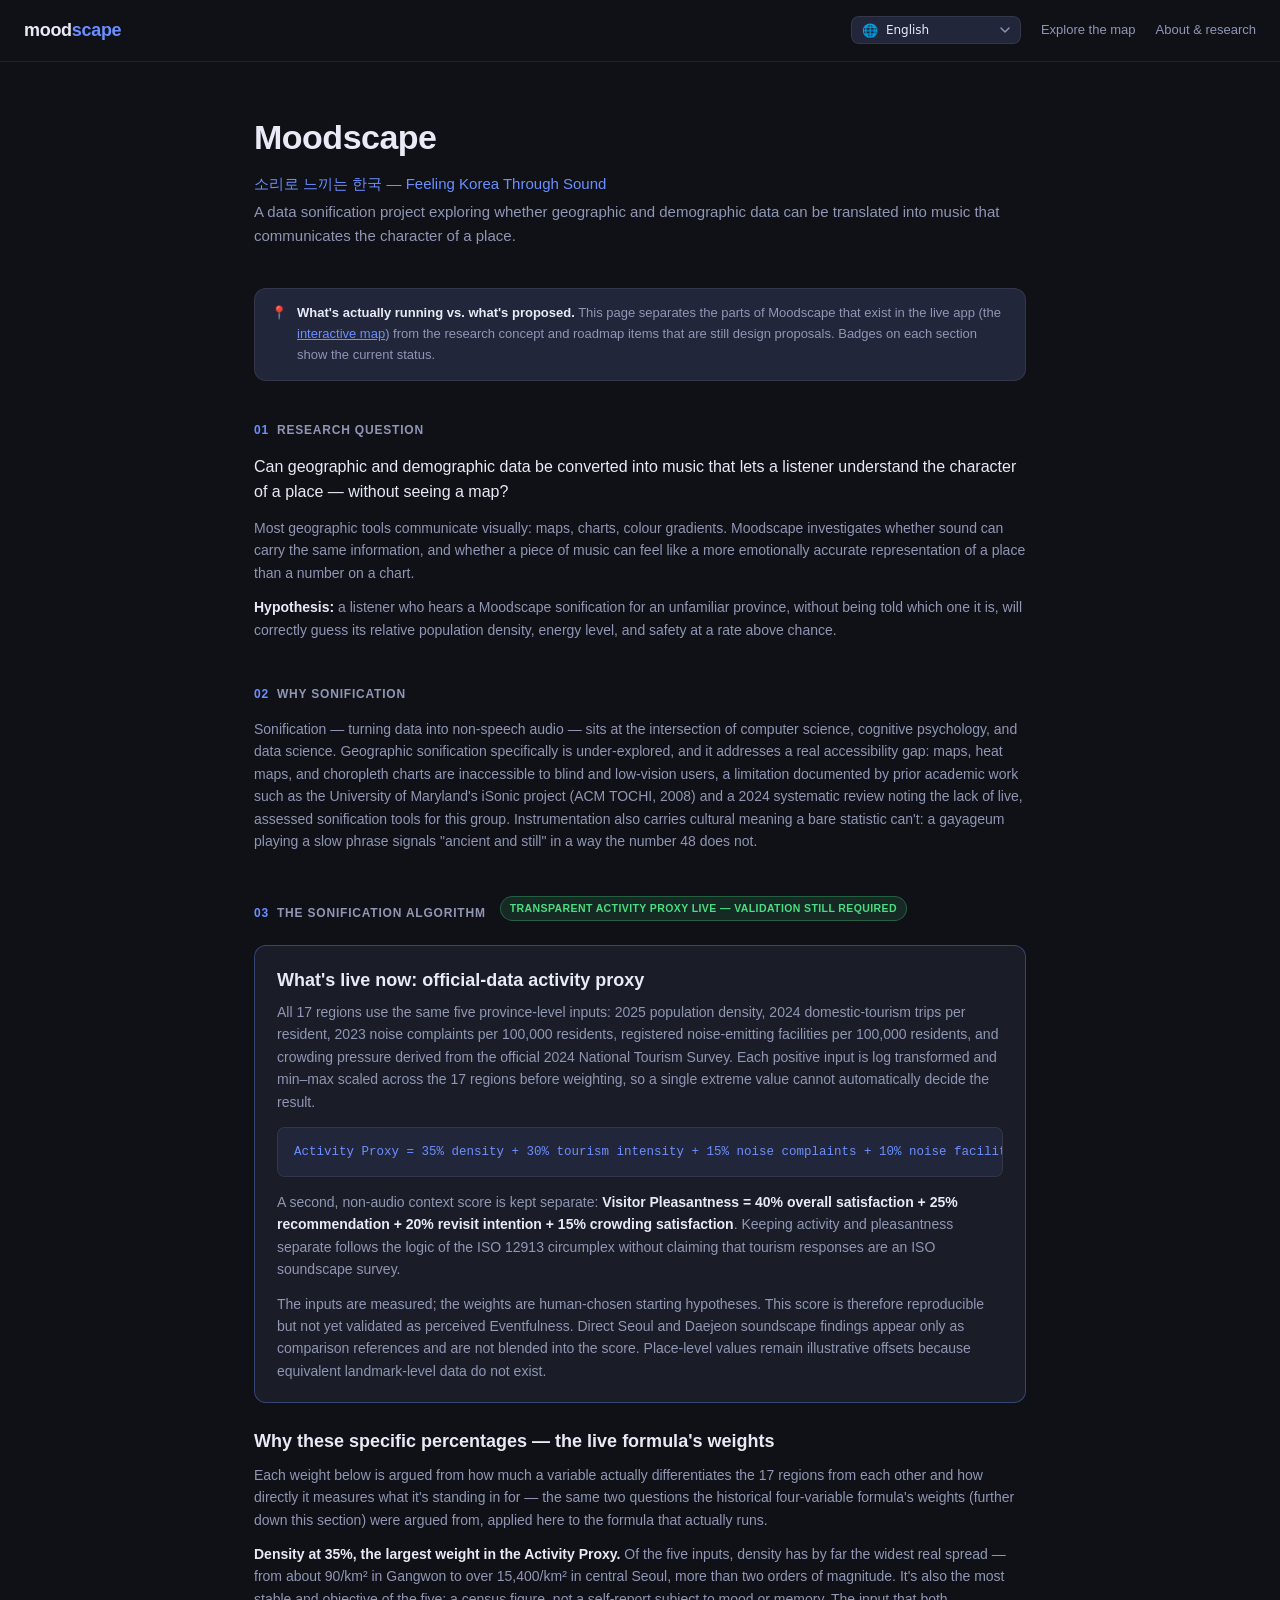
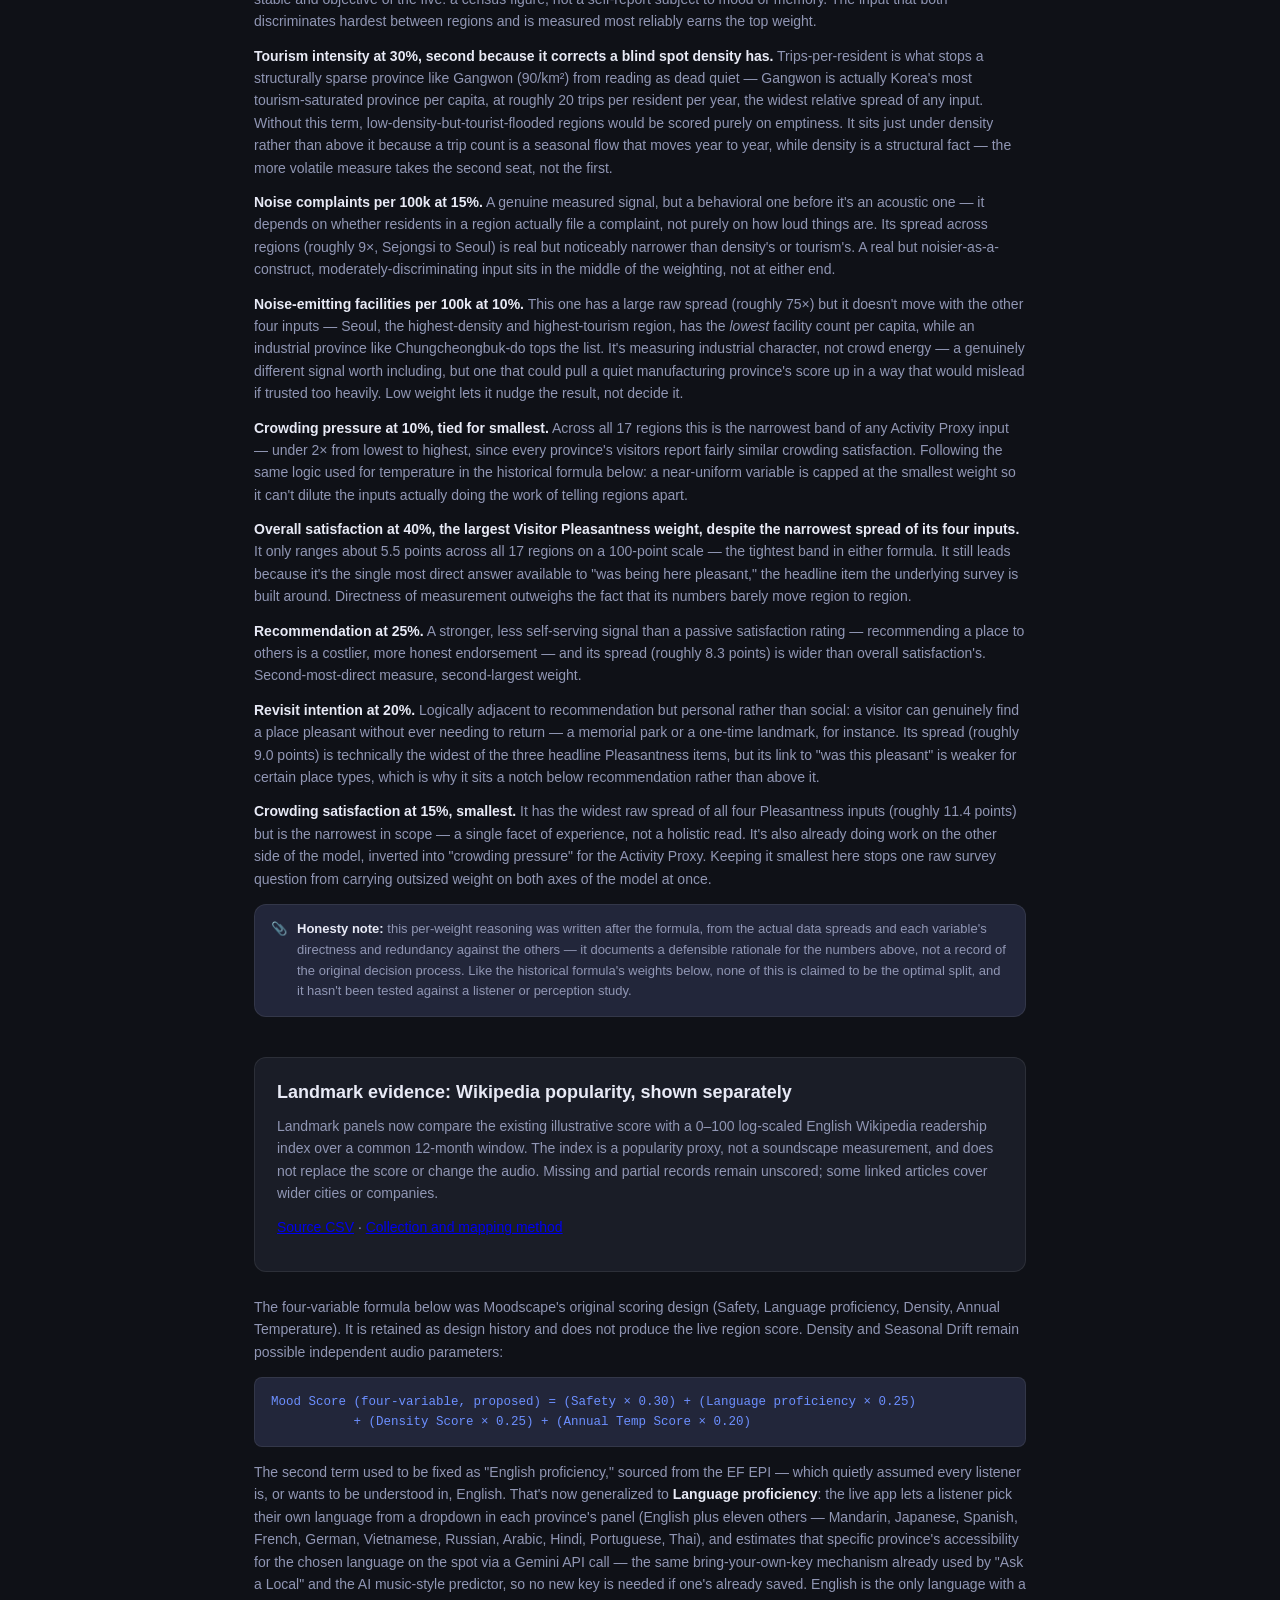
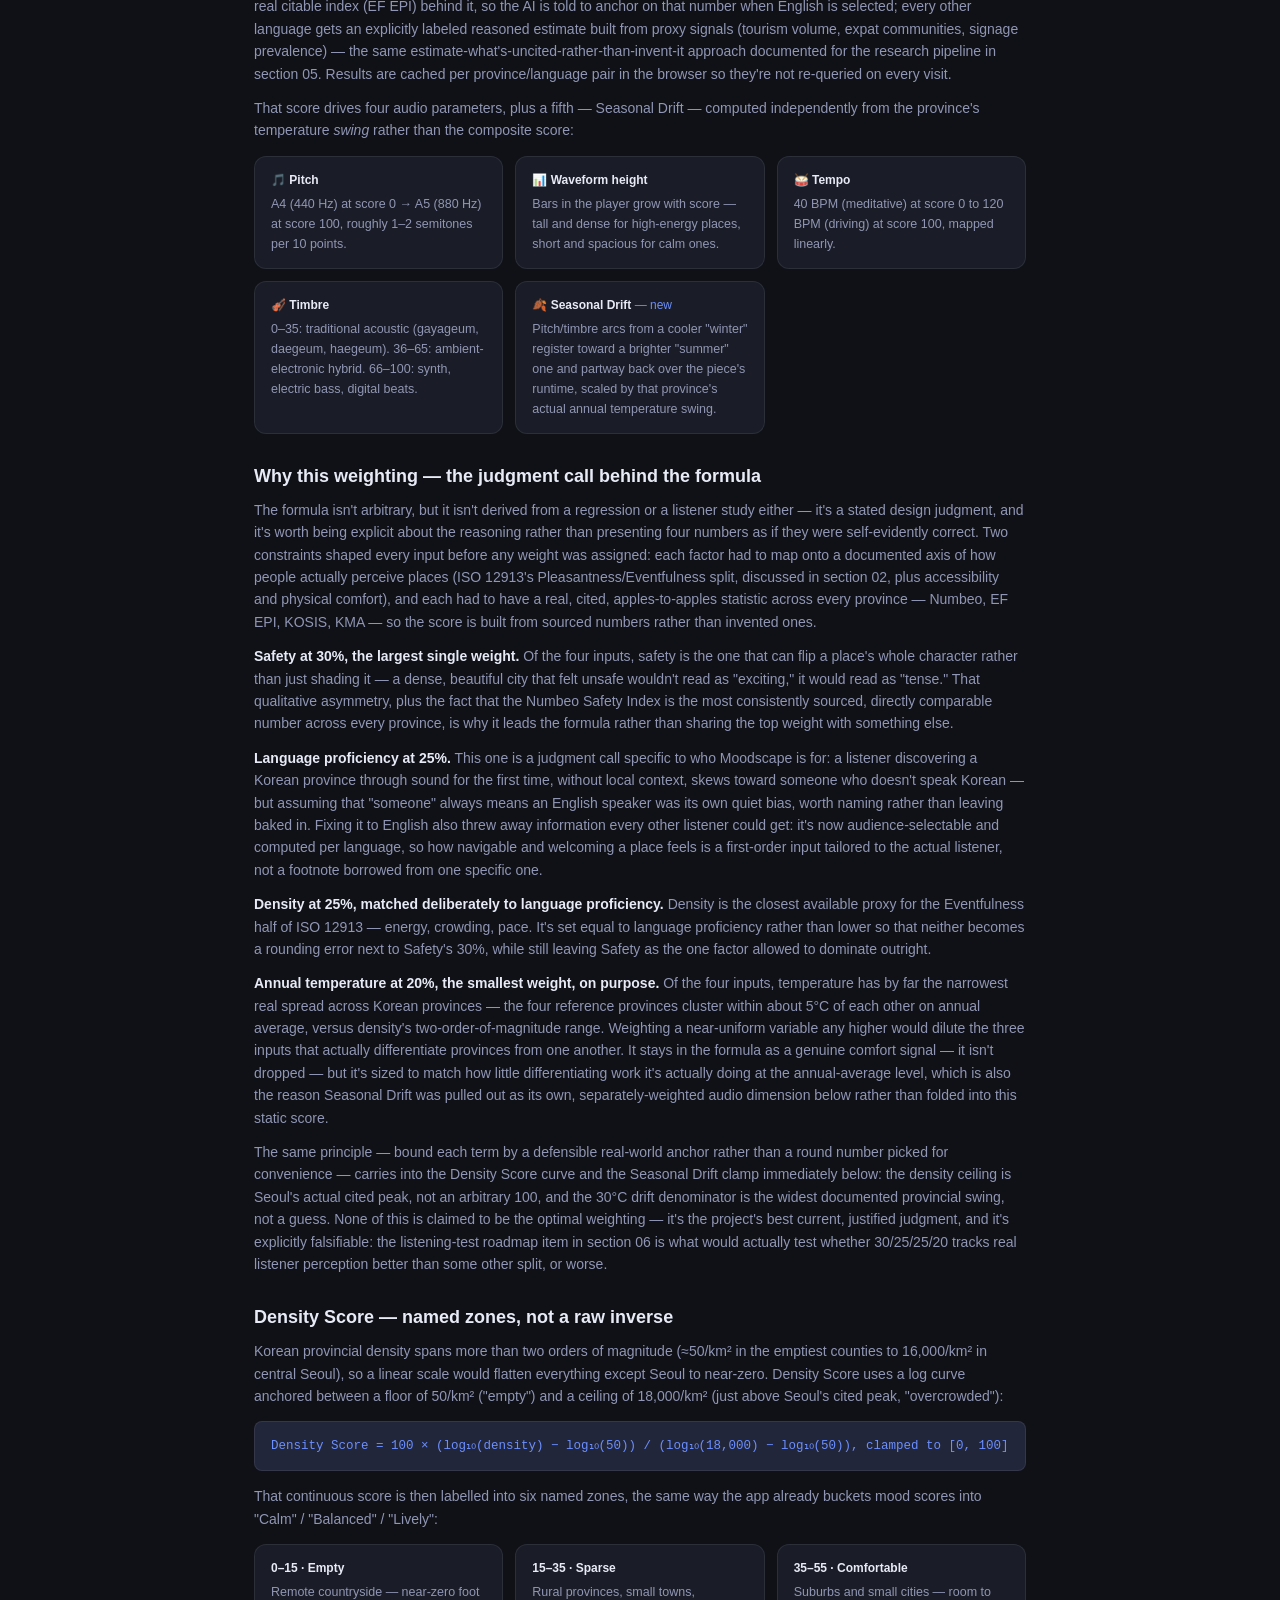
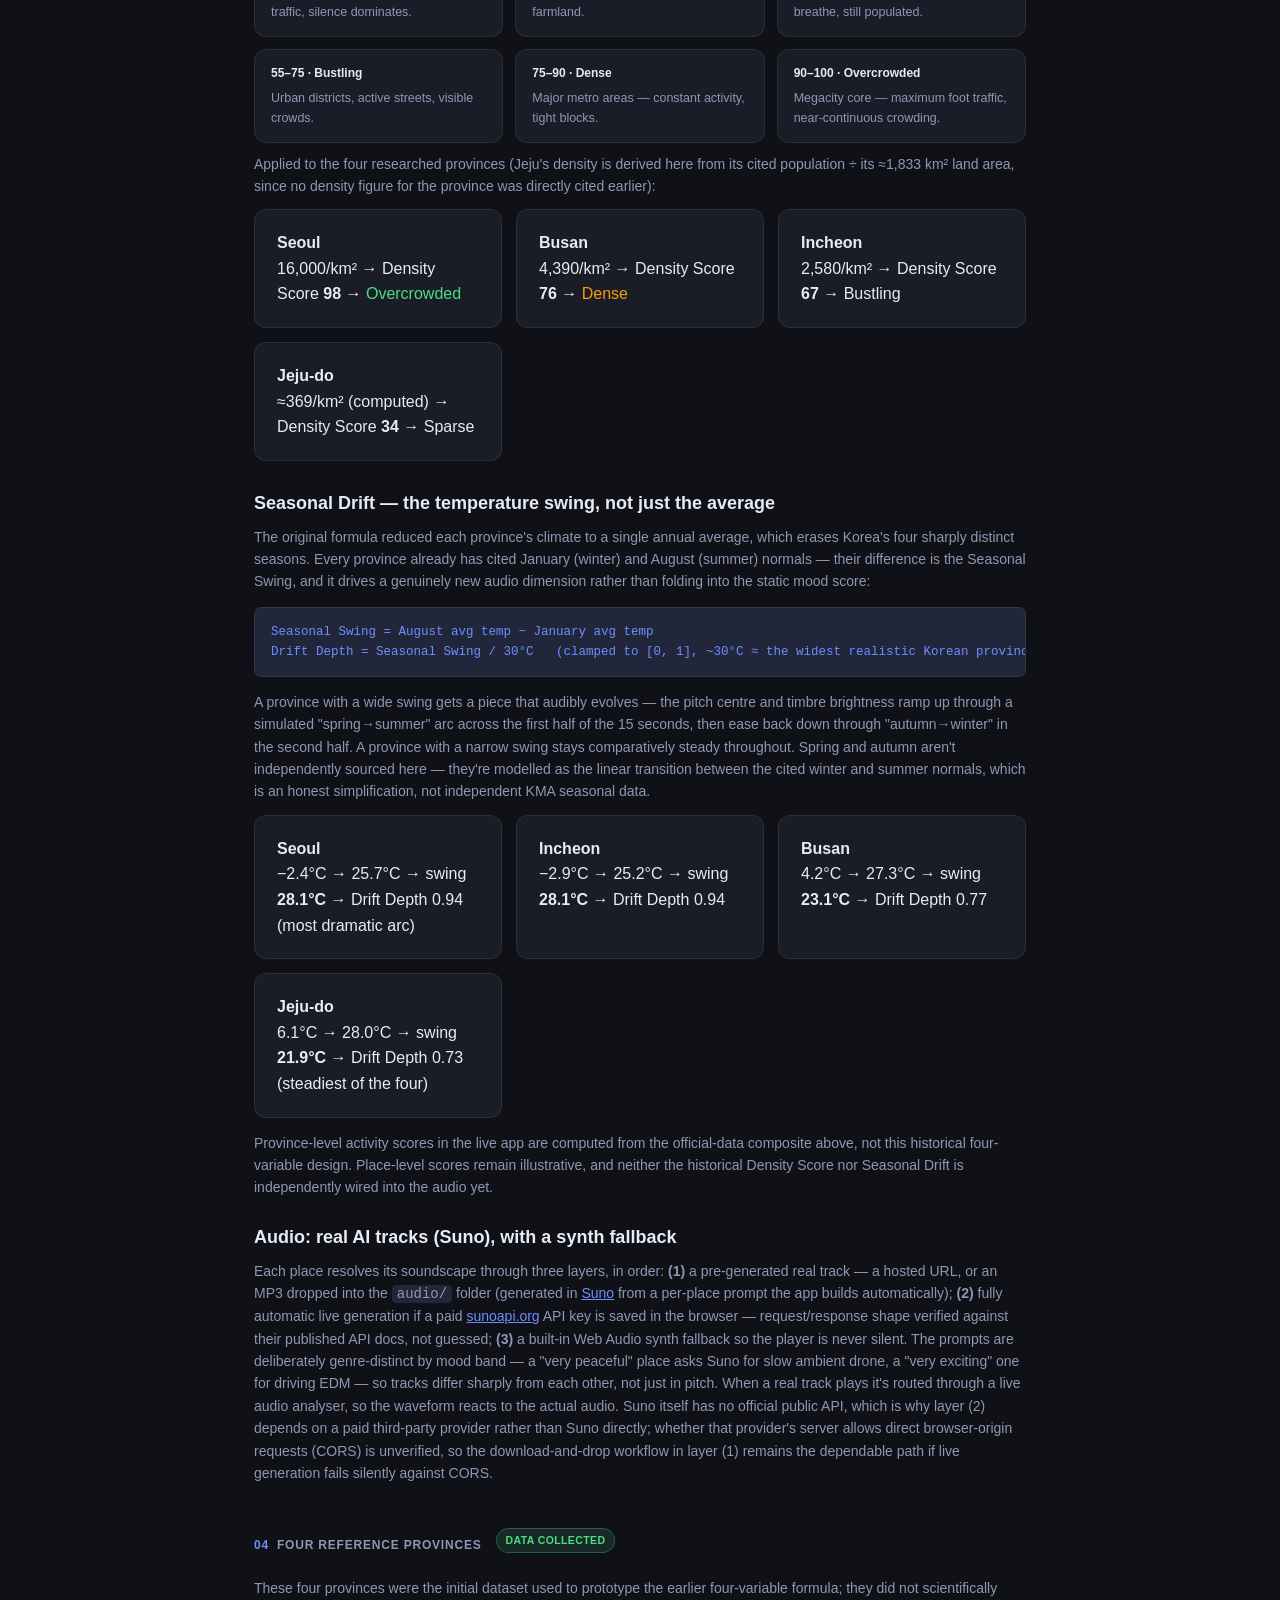
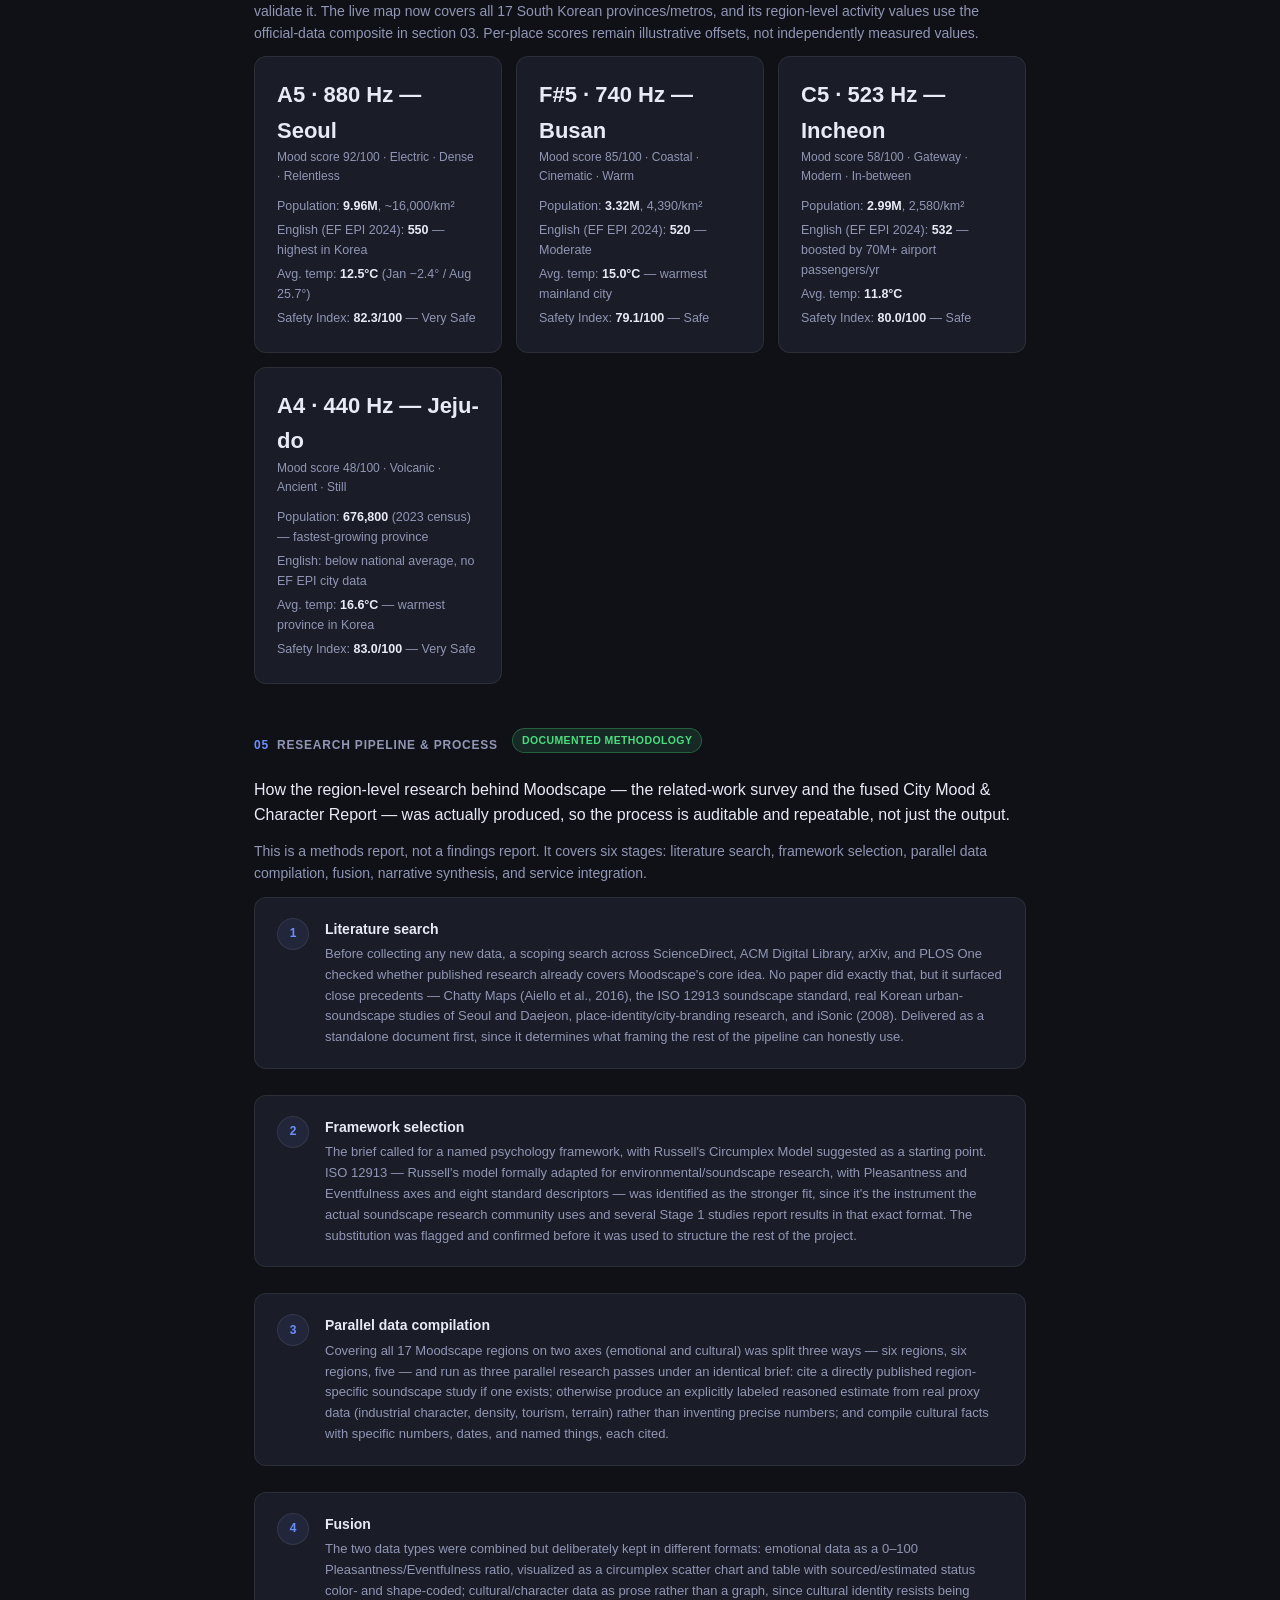
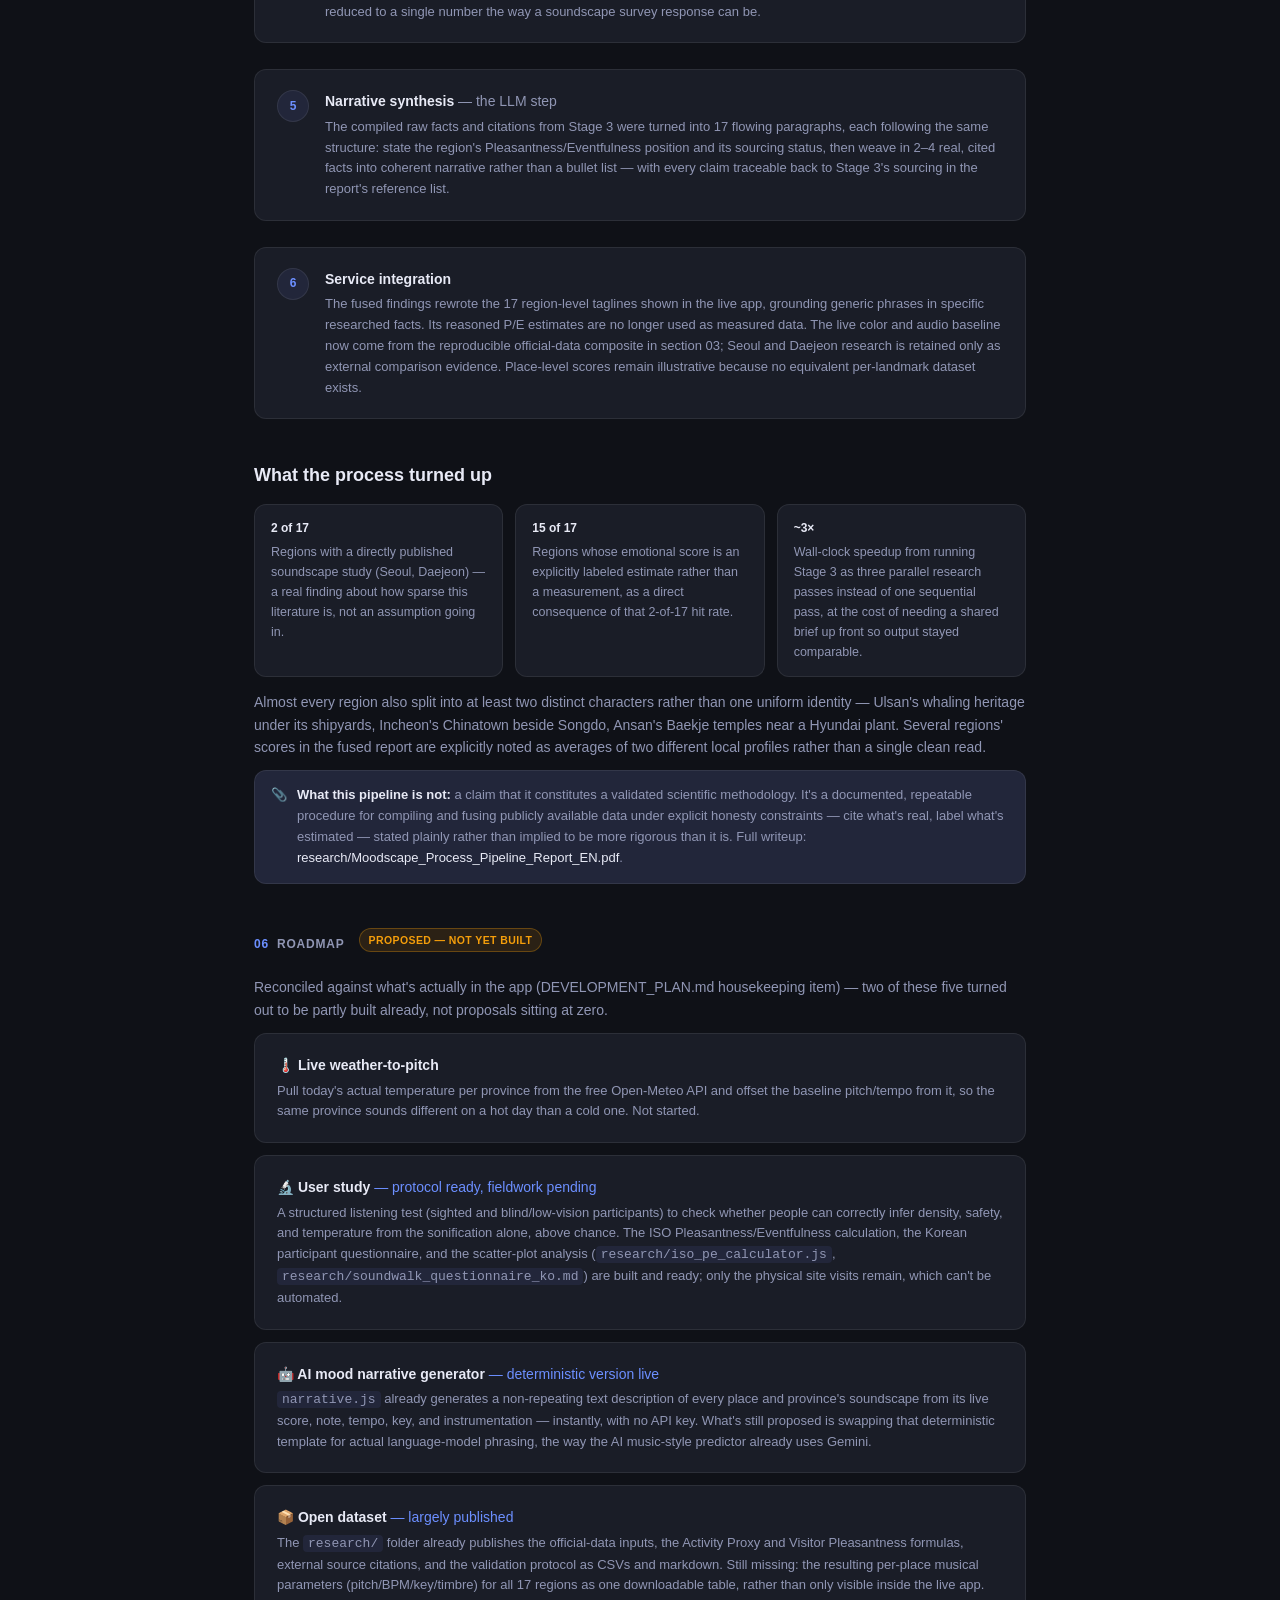
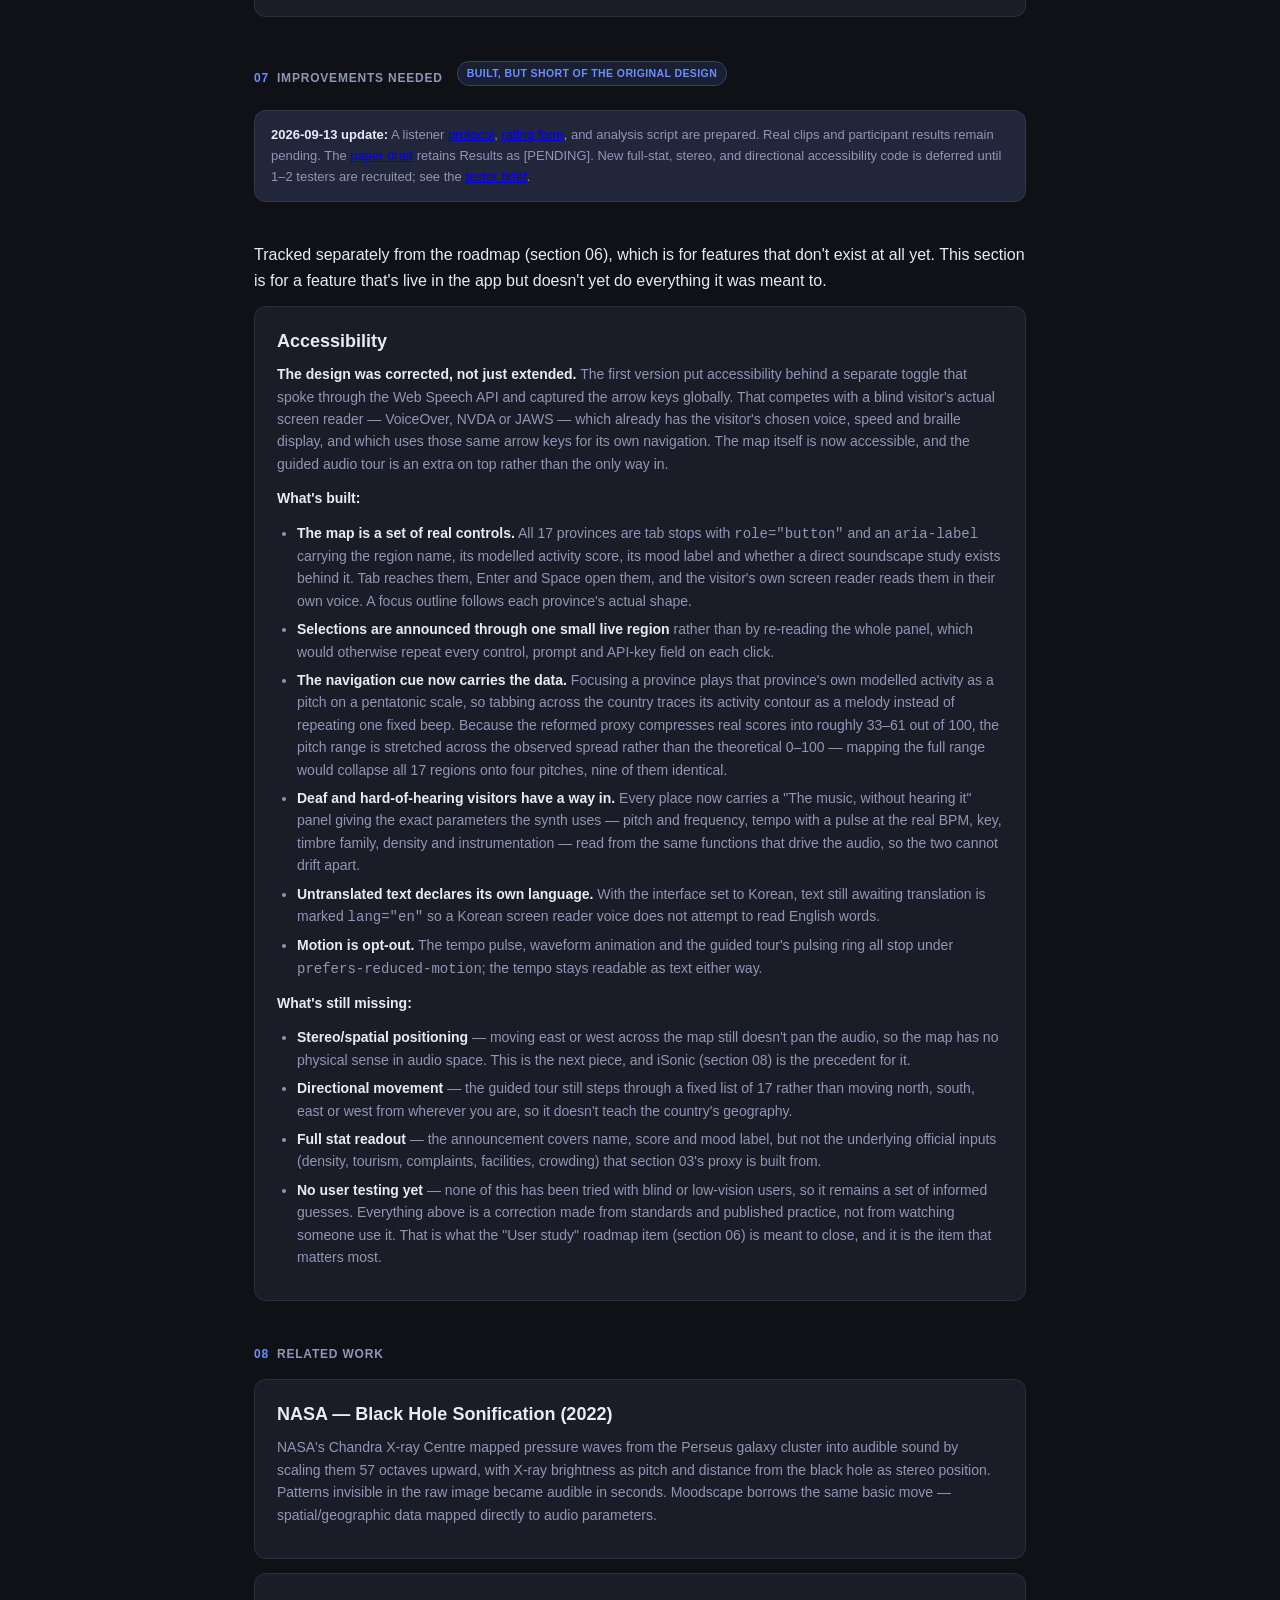
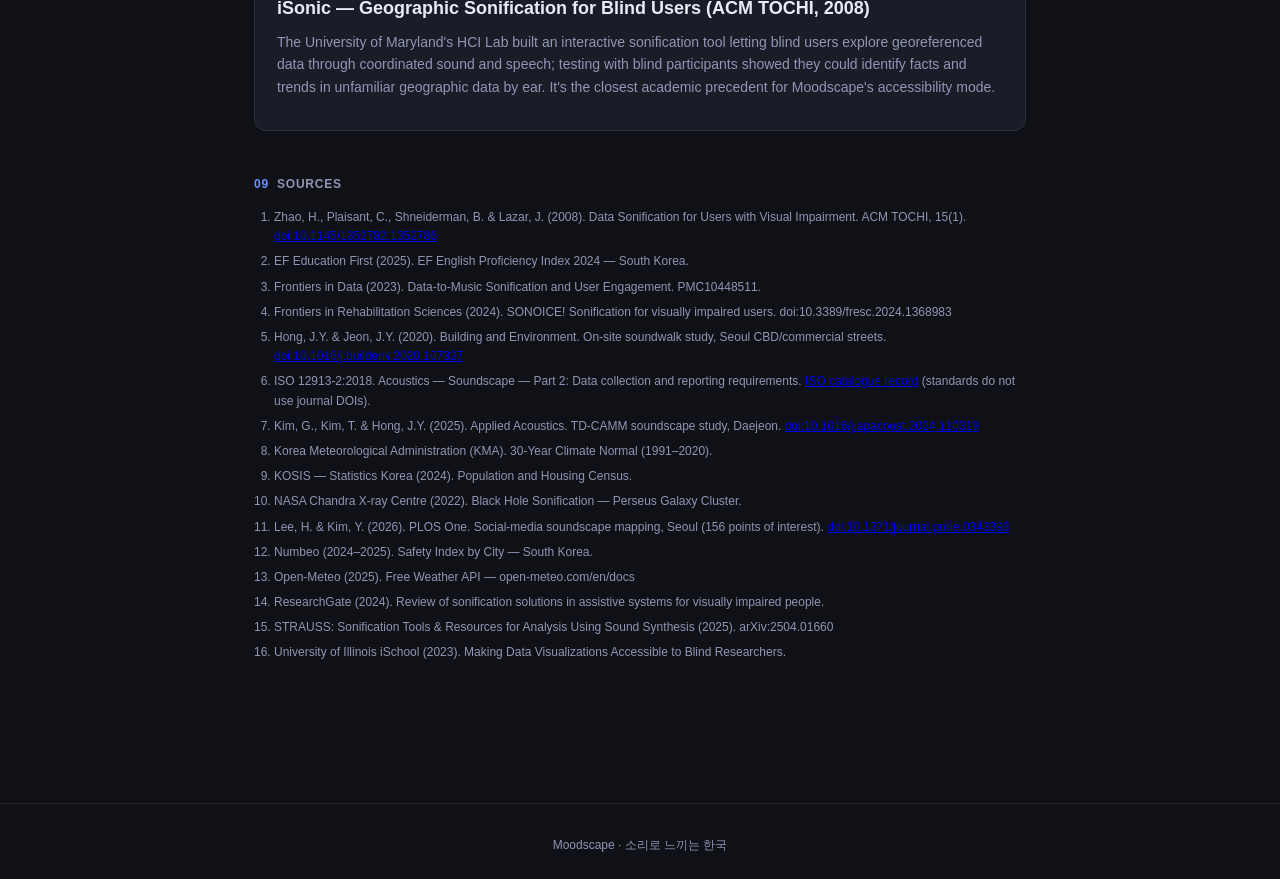
==== commit b8f7f0e4: "Add landmark popularity evidence, listener-study infrastructure, research reports The 2026-09-13 res" ====
--- a/about.html
+++ b/about.html
@@ -86,6 +86,12 @@
       <div><b>Honesty note:</b> this per-weight reasoning was written after the formula, from the actual data spreads and each variable's directness and redundancy against the others — it documents a defensible rationale for the numbers above, not a record of the original decision process. Like the historical formula's weights below, none of this is claimed to be the optimal split, and it hasn't been tested against a listener or perception study.</div>
     </div>
 
+    <div class="card" style="margin-top:18px;">
+      <h3>Landmark evidence: Wikipedia popularity, shown separately</h3>
+      <p>Landmark panels now compare the existing illustrative score with a 0–100 log-scaled English Wikipedia readership index over a common 12-month window. The index is a popularity proxy, not a soundscape measurement, and does not replace the score or change the audio. Missing and partial records remain unscored; some linked articles cover wider cities or companies.</p>
+      <p><a href="research/moodscape_landmark_pageviews.csv">Source CSV</a> · <a href="research/landmark_pageviews_method.md">Collection and mapping method</a></p>
+    </div>
+
     <p style="margin-top:24px;">The four-variable formula below was Moodscape's original scoring design (Safety, Language proficiency, Density, Annual Temperature). It is retained as design history and does not produce the live region score. Density and Seasonal Drift remain possible independent audio parameters:</p>
     <div class="formula">Mood Score (four-variable, proposed) = (Safety × 0.30) + (Language proficiency × 0.25)
            + (Density Score × 0.25) + (Annual Temp Score × 0.20)</div>
@@ -282,7 +288,7 @@
 
   <section>
     <h2><span class="n">06</span> Roadmap <span class="badge roadmap" style="margin-left:6px;">Proposed — not yet built</span></h2>
-    <p>Reconciled against what's actually in the app (DEVELOPMENT_PLAN2.md housekeeping item) — two of these five turned out to be partly built already, not proposals sitting at zero.</p>
+    <p>Reconciled against what's actually in the app (DEVELOPMENT_PLAN.md housekeeping item) — two of these five turned out to be partly built already, not proposals sitting at zero.</p>
     <div class="feature-list">
       <div class="card">
         <div class="ft">
@@ -313,6 +319,7 @@
 
   <section>
     <h2><span class="n">07</span> Improvements needed <span class="badge partial" style="margin-left:6px;">Built, but short of the original design</span></h2>
+    <div class="status-banner"><div><b>2026-09-13 update:</b> A listener <a href="research/listener_experiment_protocol.md">protocol</a>, <a href="research/listener_rating_form.html">rating form</a>, and analysis script are prepared. Real clips and participant results remain pending. The <a href="research/paper_draft.md">paper draft</a> retains Results as [PENDING]. New full-stat, stereo, and directional accessibility code is deferred until 1–2 testers are recruited; see the <a href="research/accessibility_tester_brief.md">tester brief</a>.</div></div>
     <p class="lede">Tracked separately from the roadmap (section 06), which is for features that don't exist at all yet. This section is for a feature that's live in the app but doesn't yet do everything it was meant to.</p>
     <div class="card">
       <h3>Accessibility</h3>
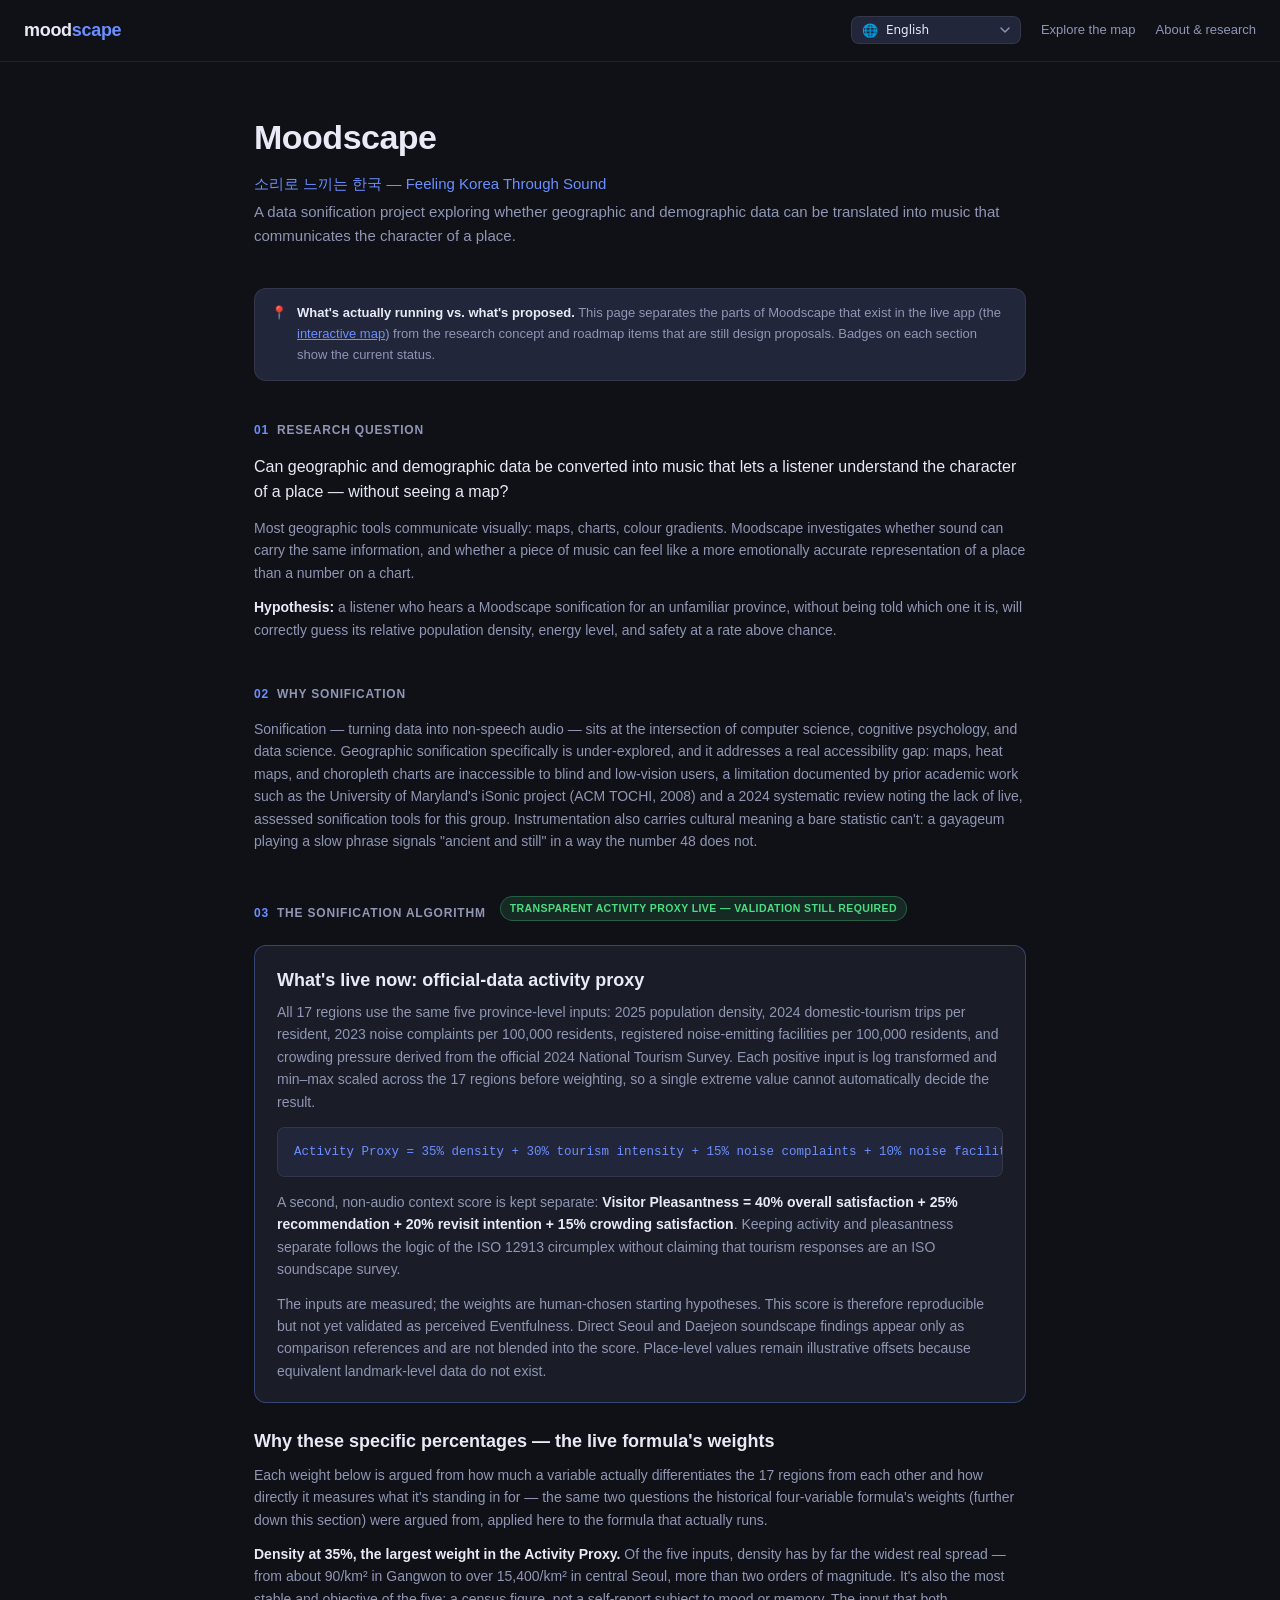
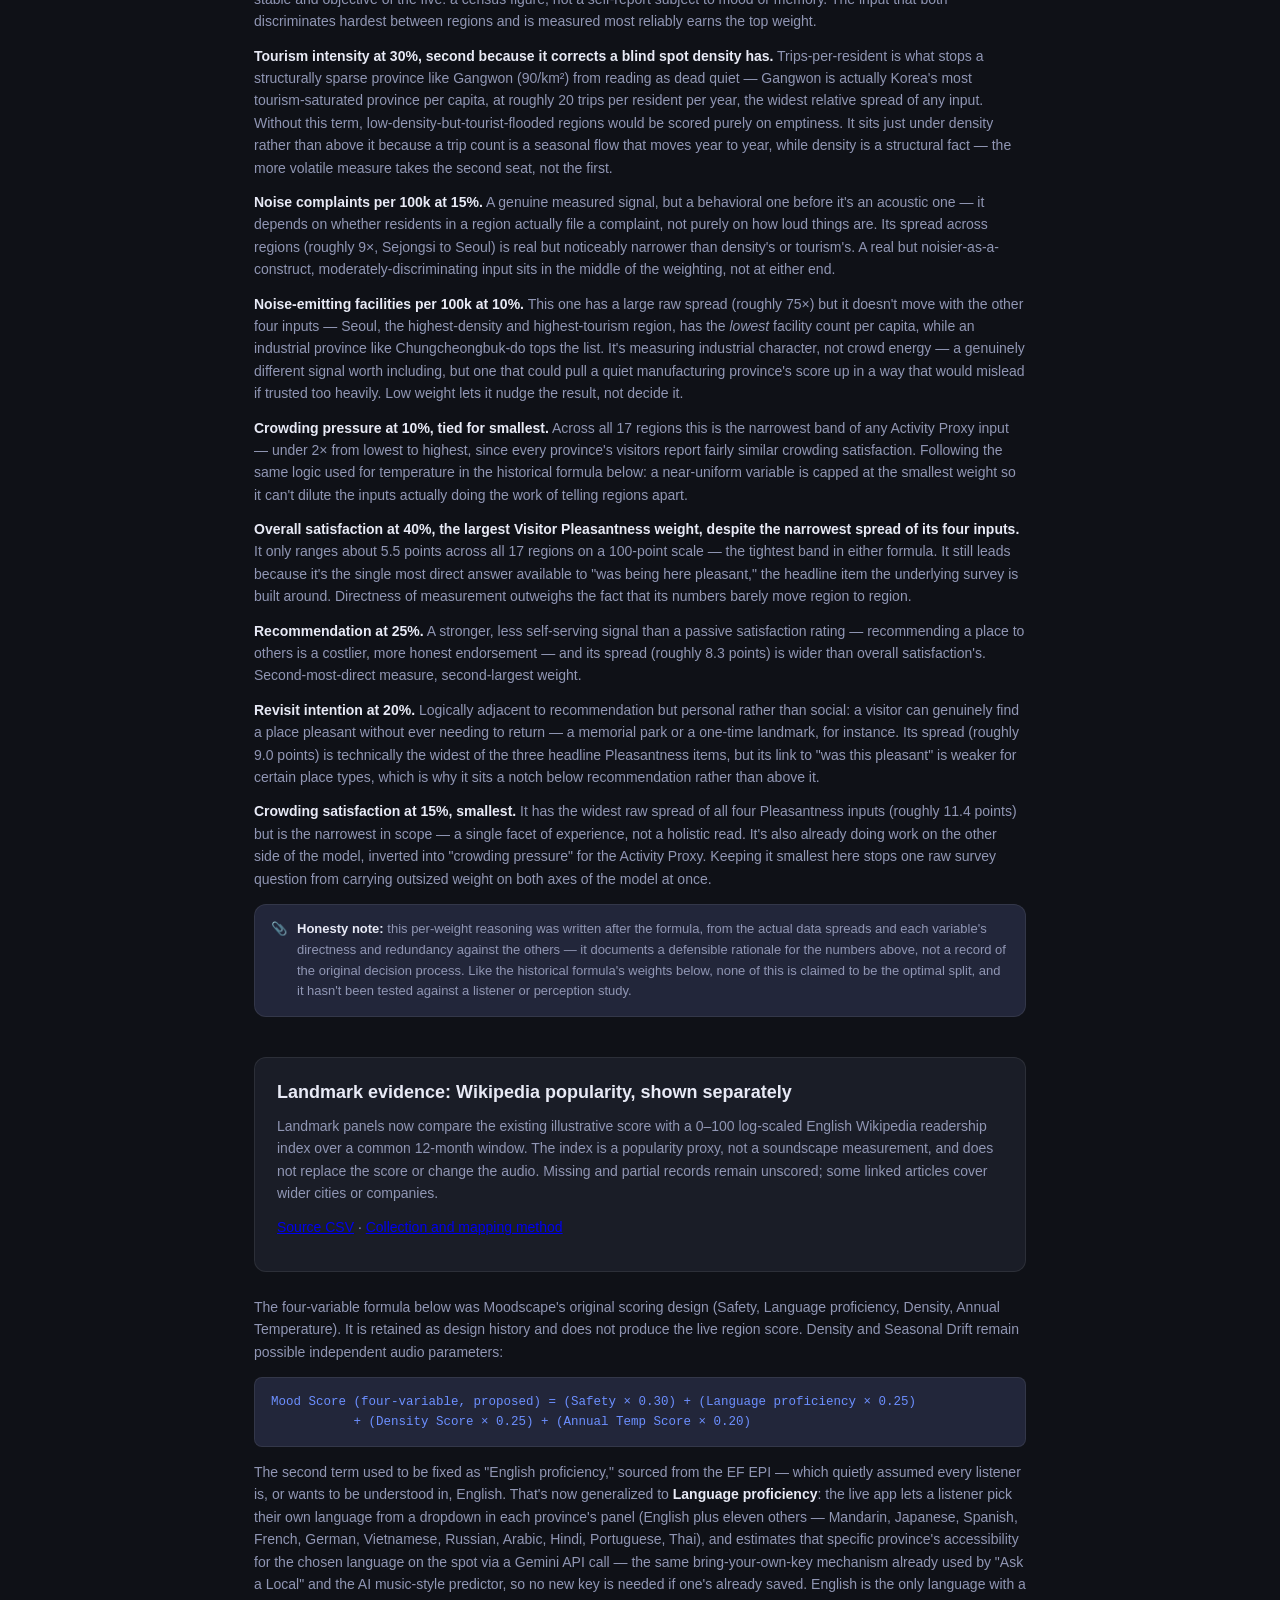
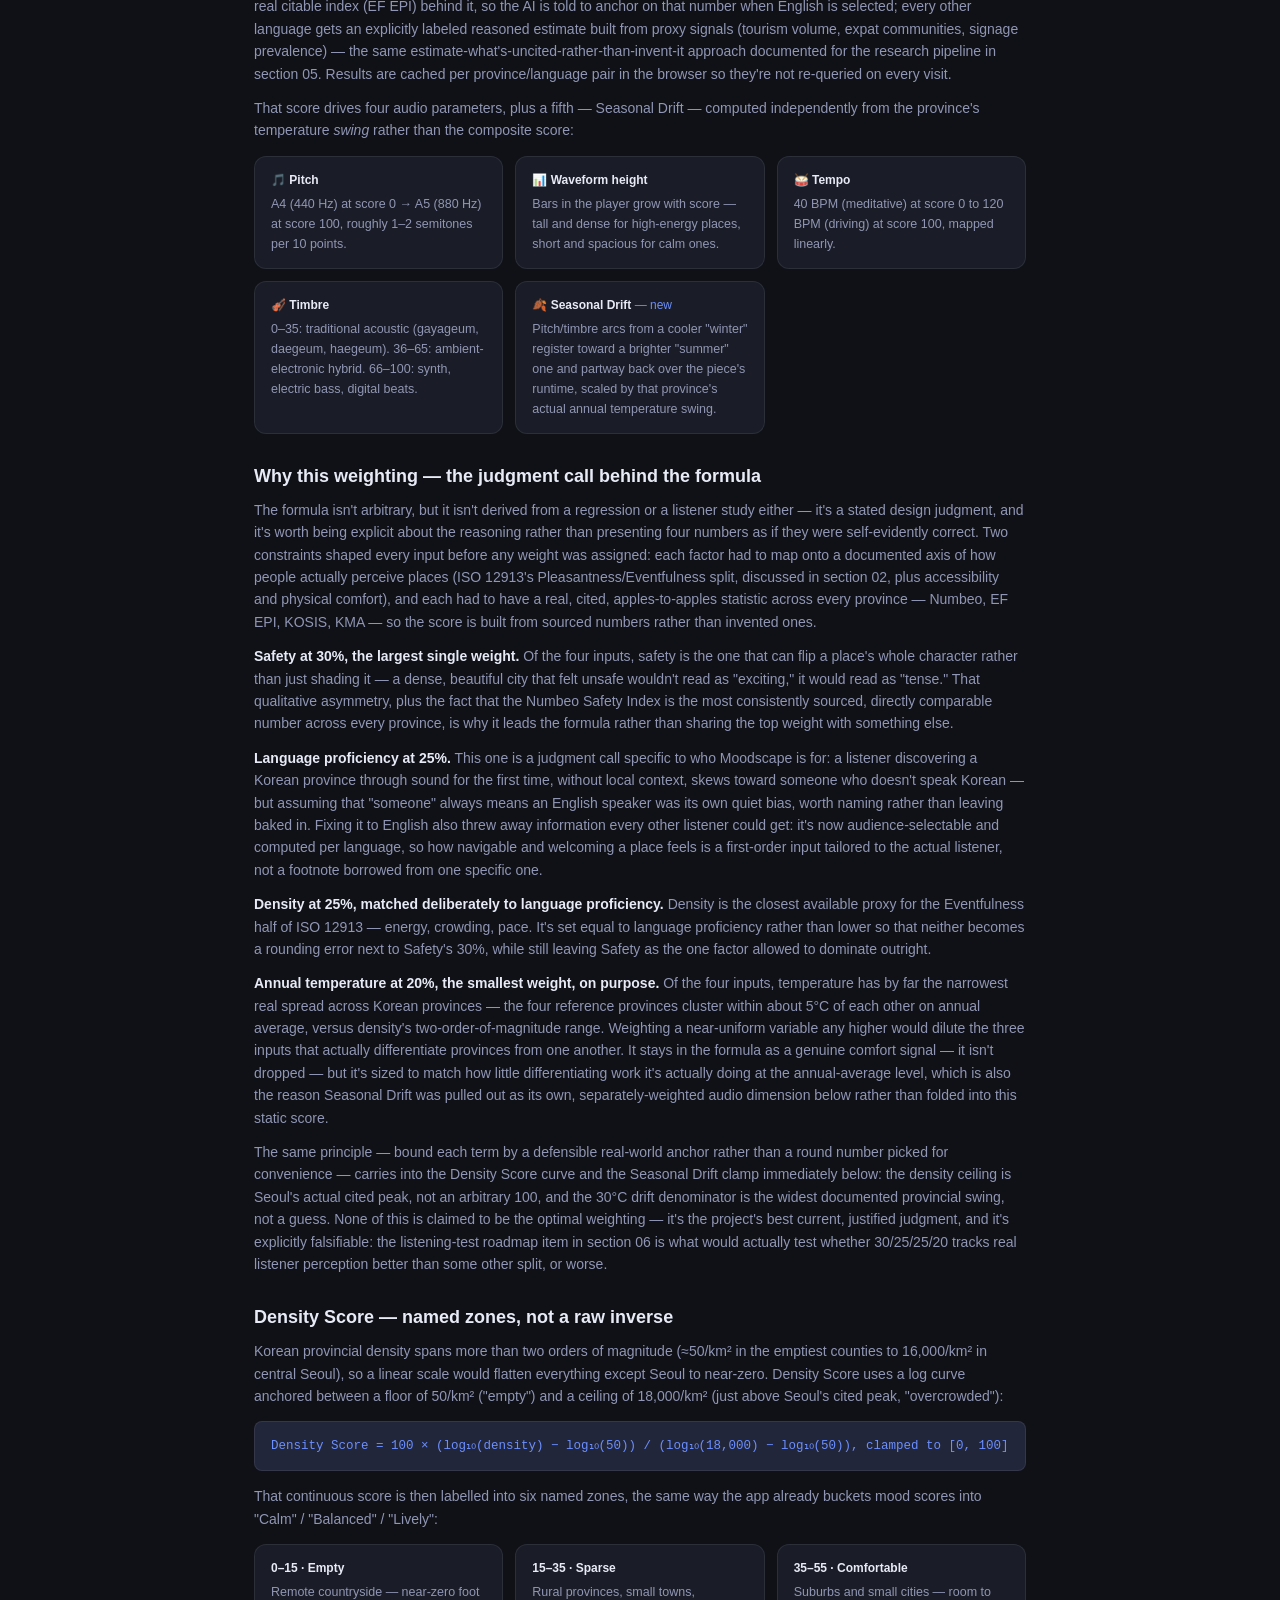
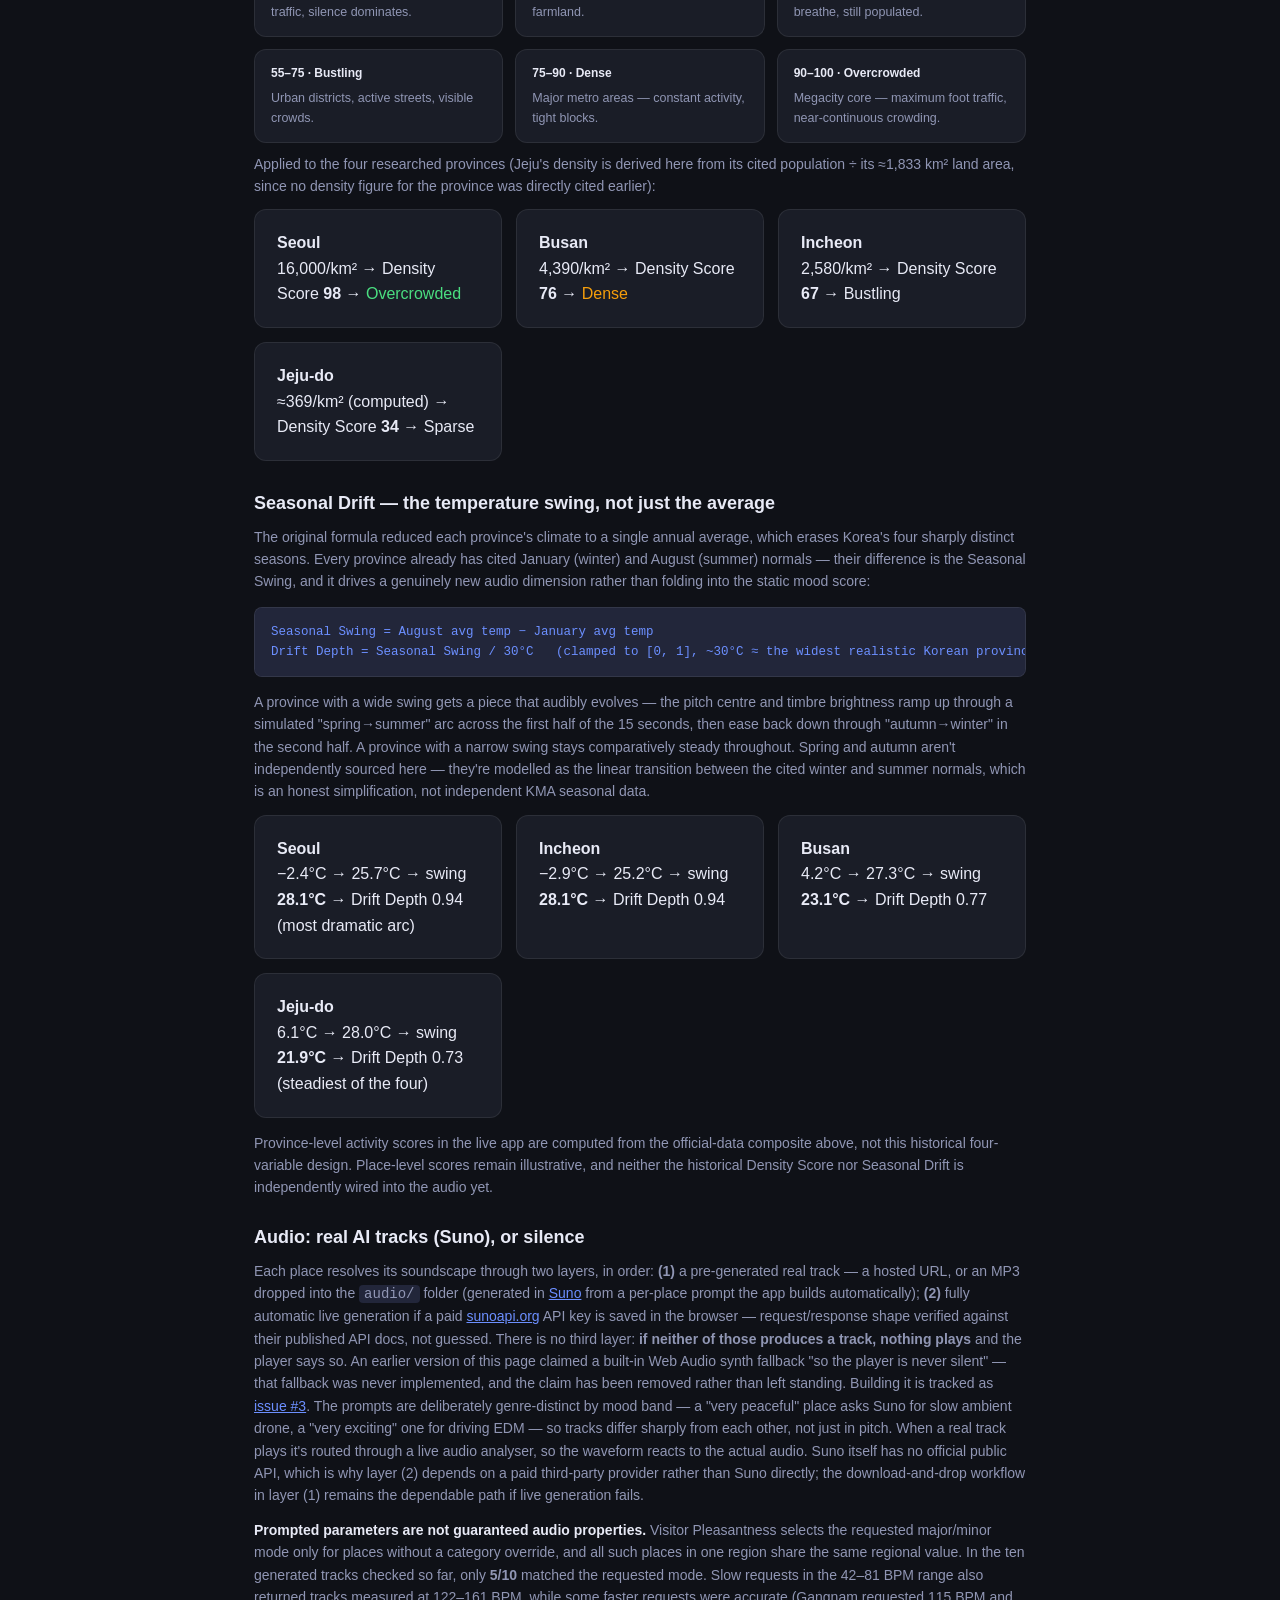
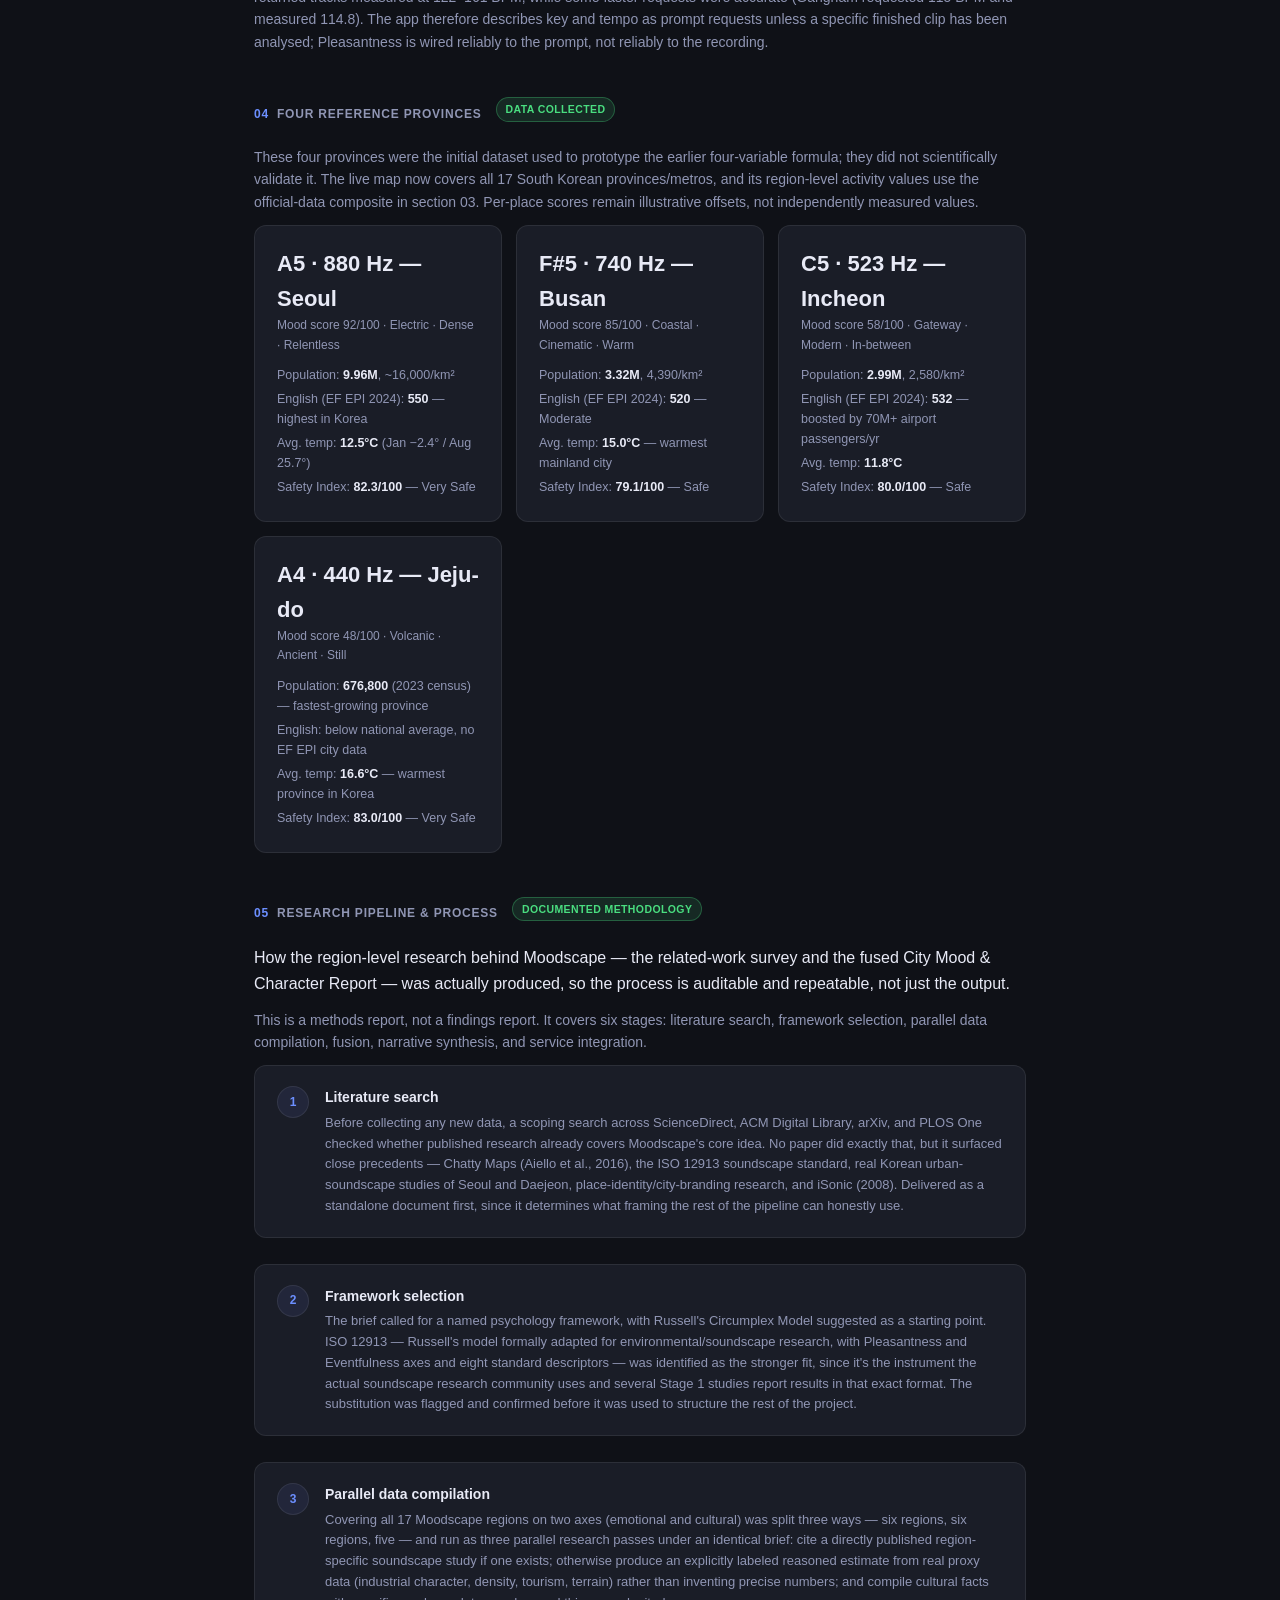
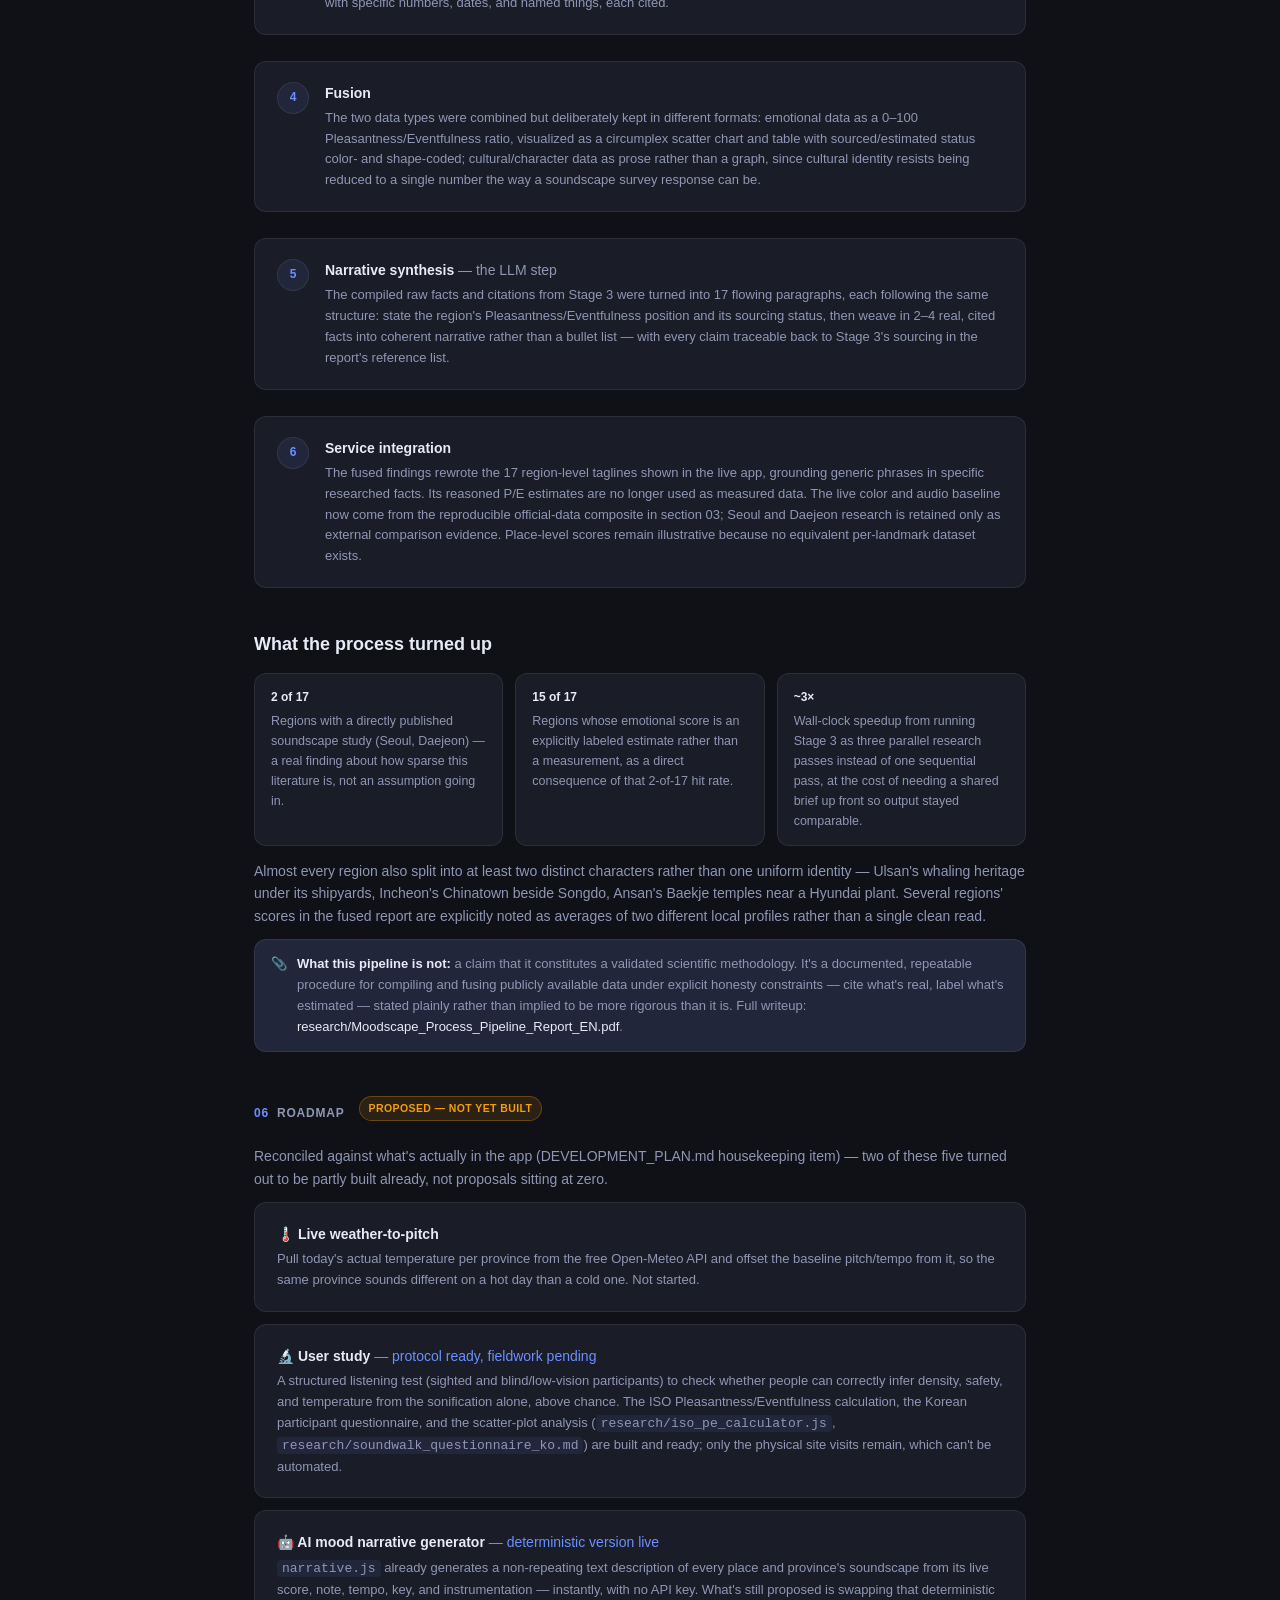
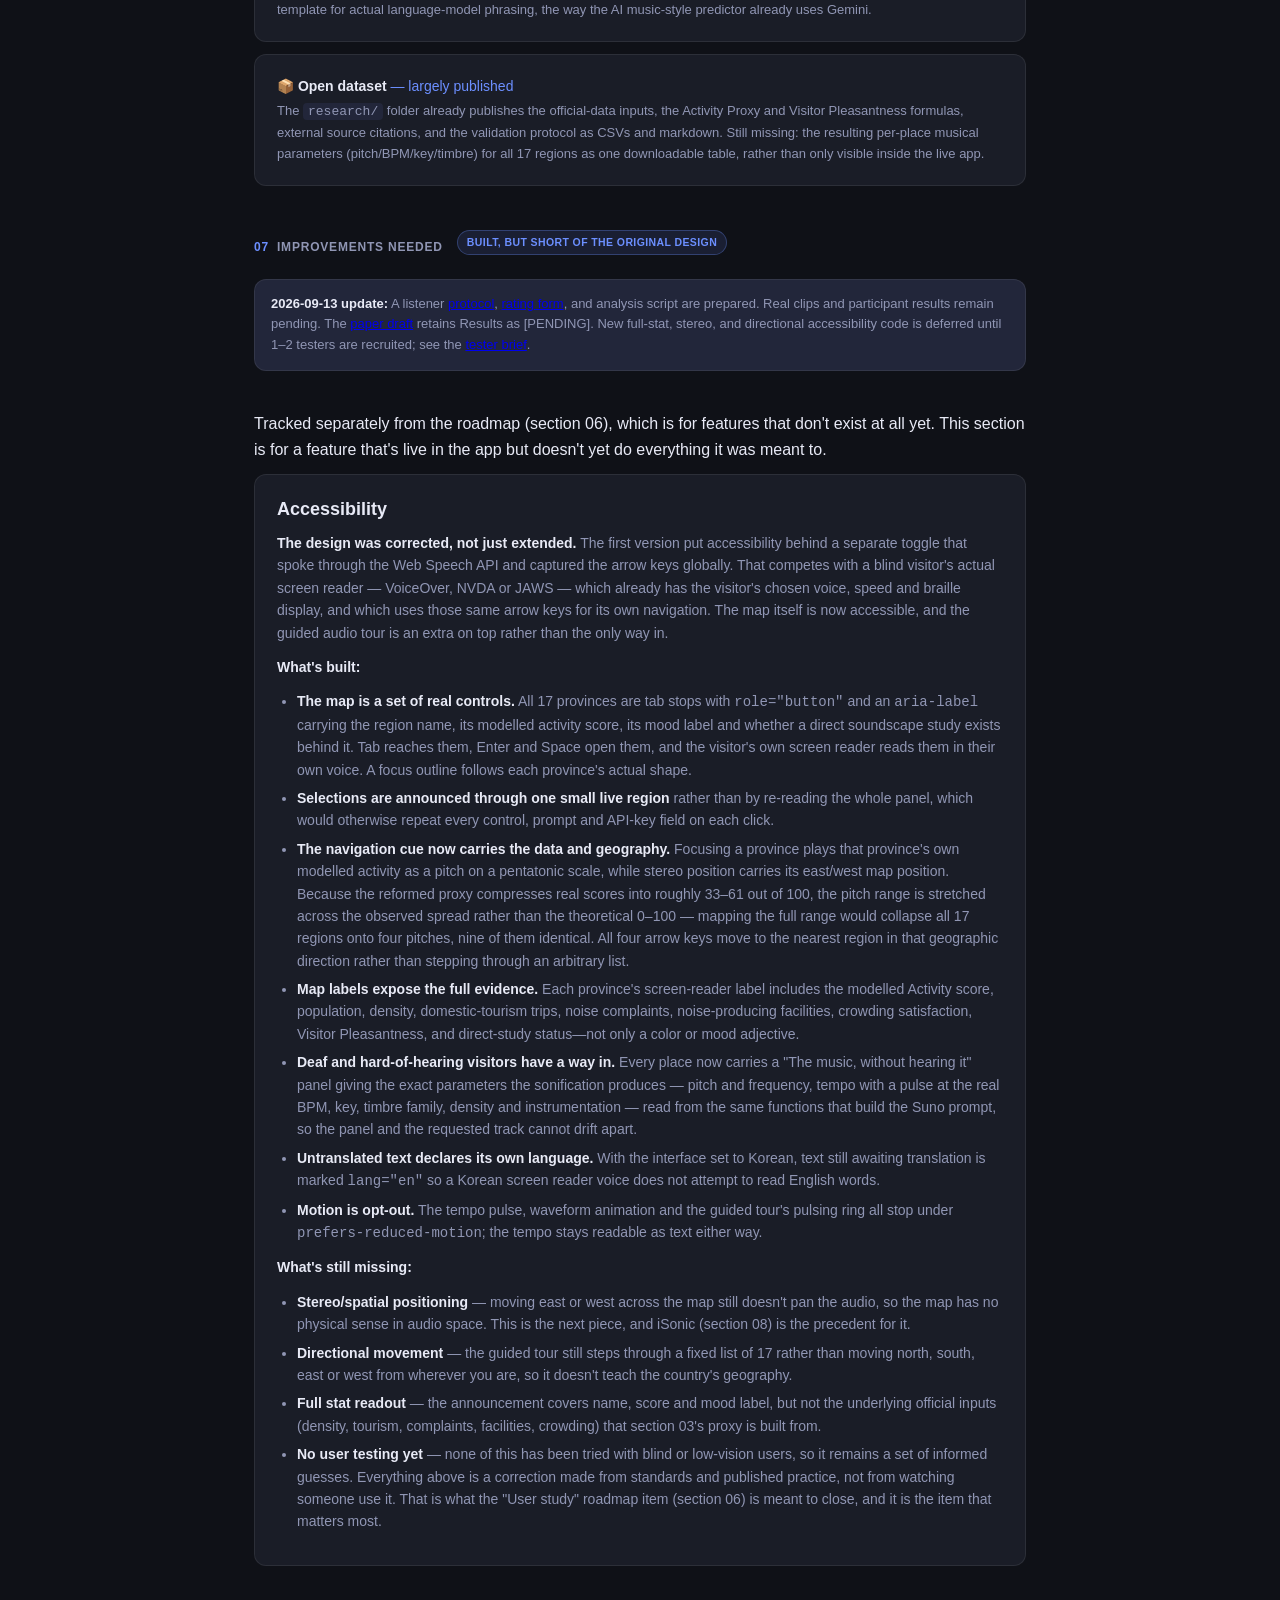
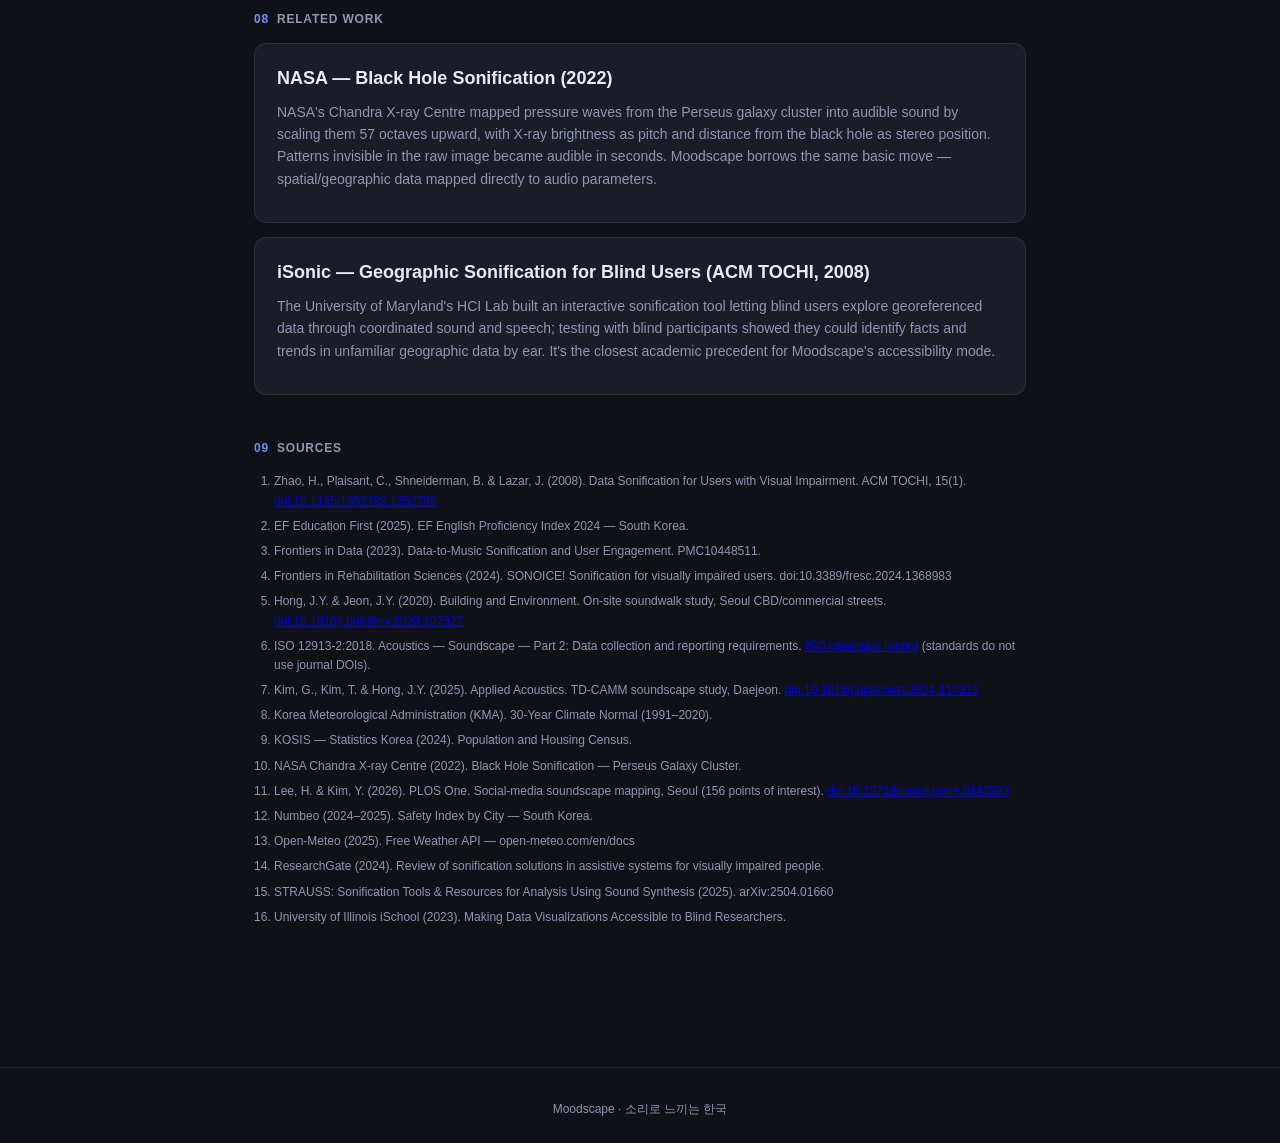
==== commit 52b0d62f: "Improve prompt fidelity and complete research follow-through" ====
--- a/about.html
+++ b/about.html
@@ -161,8 +161,9 @@
     </div>
 
     <p style="margin-top:14px;">Province-level activity scores in the live app are computed from the official-data composite above, not this historical four-variable design. Place-level scores remain illustrative, and neither the historical Density Score nor Seasonal Drift is independently wired into the audio yet.</p>
-    <h3 style="margin-top:24px;">Audio: real AI tracks (Suno), with a synth fallback</h3>
-    <p>Each place resolves its soundscape through three layers, in order: <b>(1)</b> a pre-generated real track — a hosted URL, or an MP3 dropped into the <code style="background:var(--bg3);padding:1px 5px;border-radius:4px;">audio/</code> folder (generated in <a href="https://suno.com" target="_blank" rel="noopener" style="color:var(--accent)">Suno</a> from a per-place prompt the app builds automatically); <b>(2)</b> fully automatic live generation if a paid <a href="https://sunoapi.org" target="_blank" rel="noopener" style="color:var(--accent)">sunoapi.org</a> API key is saved in the browser — request/response shape verified against their published API docs, not guessed; <b>(3)</b> a built-in Web Audio synth fallback so the player is never silent. The prompts are deliberately genre-distinct by mood band — a "very peaceful" place asks Suno for slow ambient drone, a "very exciting" one for driving EDM — so tracks differ sharply from each other, not just in pitch. When a real track plays it's routed through a live audio analyser, so the waveform reacts to the actual audio. Suno itself has no official public API, which is why layer (2) depends on a paid third-party provider rather than Suno directly; whether that provider's server allows direct browser-origin requests (CORS) is unverified, so the download-and-drop workflow in layer (1) remains the dependable path if live generation fails silently against CORS.</p>
+    <h3 style="margin-top:24px;">Audio: real AI tracks (Suno), or silence</h3>
+    <p>Each place resolves its soundscape through two layers, in order: <b>(1)</b> a pre-generated real track — a hosted URL, or an MP3 dropped into the <code style="background:var(--bg3);padding:1px 5px;border-radius:4px;">audio/</code> folder (generated in <a href="https://suno.com" target="_blank" rel="noopener" style="color:var(--accent)">Suno</a> from a per-place prompt the app builds automatically); <b>(2)</b> fully automatic live generation if a paid <a href="https://sunoapi.org" target="_blank" rel="noopener" style="color:var(--accent)">sunoapi.org</a> API key is saved in the browser — request/response shape verified against their published API docs, not guessed. There is no third layer: <b>if neither of those produces a track, nothing plays</b> and the player says so. An earlier version of this page claimed a built-in Web Audio synth fallback "so the player is never silent" — that fallback was never implemented, and the claim has been removed rather than left standing. Building it is tracked as <a href="https://github.com/clairenah19/sound-moodscape/issues/3" target="_blank" rel="noopener" style="color:var(--accent)">issue #3</a>. The prompts are deliberately genre-distinct by mood band — a "very peaceful" place asks Suno for slow ambient drone, a "very exciting" one for driving EDM — so tracks differ sharply from each other, not just in pitch. When a real track plays it's routed through a live audio analyser, so the waveform reacts to the actual audio. Suno itself has no official public API, which is why layer (2) depends on a paid third-party provider rather than Suno directly; the download-and-drop workflow in layer (1) remains the dependable path if live generation fails.</p>
+    <p><b style="color:var(--text)">Prompted parameters are not guaranteed audio properties.</b> Visitor Pleasantness selects the requested major/minor mode only for places without a category override, and all such places in one region share the same regional value. In the ten generated tracks checked so far, only <b>5/10</b> matched the requested mode. Slow requests in the 42–81 BPM range also returned tracks measured at 122–161 BPM, while some faster requests were accurate (Gangnam requested 115 BPM and measured 114.8). The app therefore describes key and tempo as prompt requests unless a specific finished clip has been analysed; Pleasantness is wired reliably to the prompt, not reliably to the recording.</p>
   </section>
 
   <section>
@@ -328,8 +329,9 @@
       <ul style="margin: 0 0 12px 20px; color: var(--text2); font-size: 14px;">
         <li style="margin-bottom:6px;"><b style="color:var(--text)">The map is a set of real controls.</b> All 17 provinces are tab stops with <code>role="button"</code> and an <code>aria-label</code> carrying the region name, its modelled activity score, its mood label and whether a direct soundscape study exists behind it. Tab reaches them, Enter and Space open them, and the visitor's own screen reader reads them in their own voice. A focus outline follows each province's actual shape.</li>
         <li style="margin-bottom:6px;"><b style="color:var(--text)">Selections are announced through one small live region</b> rather than by re-reading the whole panel, which would otherwise repeat every control, prompt and API-key field on each click.</li>
-        <li style="margin-bottom:6px;"><b style="color:var(--text)">The navigation cue now carries the data.</b> Focusing a province plays that province's own modelled activity as a pitch on a pentatonic scale, so tabbing across the country traces its activity contour as a melody instead of repeating one fixed beep. Because the reformed proxy compresses real scores into roughly 33–61 out of 100, the pitch range is stretched across the observed spread rather than the theoretical 0–100 — mapping the full range would collapse all 17 regions onto four pitches, nine of them identical.</li>
-        <li style="margin-bottom:6px;"><b style="color:var(--text)">Deaf and hard-of-hearing visitors have a way in.</b> Every place now carries a "The music, without hearing it" panel giving the exact parameters the synth uses — pitch and frequency, tempo with a pulse at the real BPM, key, timbre family, density and instrumentation — read from the same functions that drive the audio, so the two cannot drift apart.</li>
+        <li style="margin-bottom:6px;"><b style="color:var(--text)">The navigation cue now carries the data and geography.</b> Focusing a province plays that province's own modelled activity as a pitch on a pentatonic scale, while stereo position carries its east/west map position. Because the reformed proxy compresses real scores into roughly 33–61 out of 100, the pitch range is stretched across the observed spread rather than the theoretical 0–100 — mapping the full range would collapse all 17 regions onto four pitches, nine of them identical. All four arrow keys move to the nearest region in that geographic direction rather than stepping through an arbitrary list.</li>
+        <li style="margin-bottom:6px;"><b style="color:var(--text)">Map labels expose the full evidence.</b> Each province's screen-reader label includes the modelled Activity score, population, density, domestic-tourism trips, noise complaints, noise-producing facilities, crowding satisfaction, Visitor Pleasantness, and direct-study status—not only a color or mood adjective.</li>
+        <li style="margin-bottom:6px;"><b style="color:var(--text)">Deaf and hard-of-hearing visitors have a way in.</b> Every place now carries a "The music, without hearing it" panel giving the exact parameters the sonification produces — pitch and frequency, tempo with a pulse at the real BPM, key, timbre family, density and instrumentation — read from the same functions that build the Suno prompt, so the panel and the requested track cannot drift apart.</li>
         <li style="margin-bottom:6px;"><b style="color:var(--text)">Untranslated text declares its own language.</b> With the interface set to Korean, text still awaiting translation is marked <code>lang="en"</code> so a Korean screen reader voice does not attempt to read English words.</li>
         <li><b style="color:var(--text)">Motion is opt-out.</b> The tempo pulse, waveform animation and the guided tour's pulsing ring all stop under <code>prefers-reduced-motion</code>; the tempo stays readable as text either way.</li>
       </ul>
